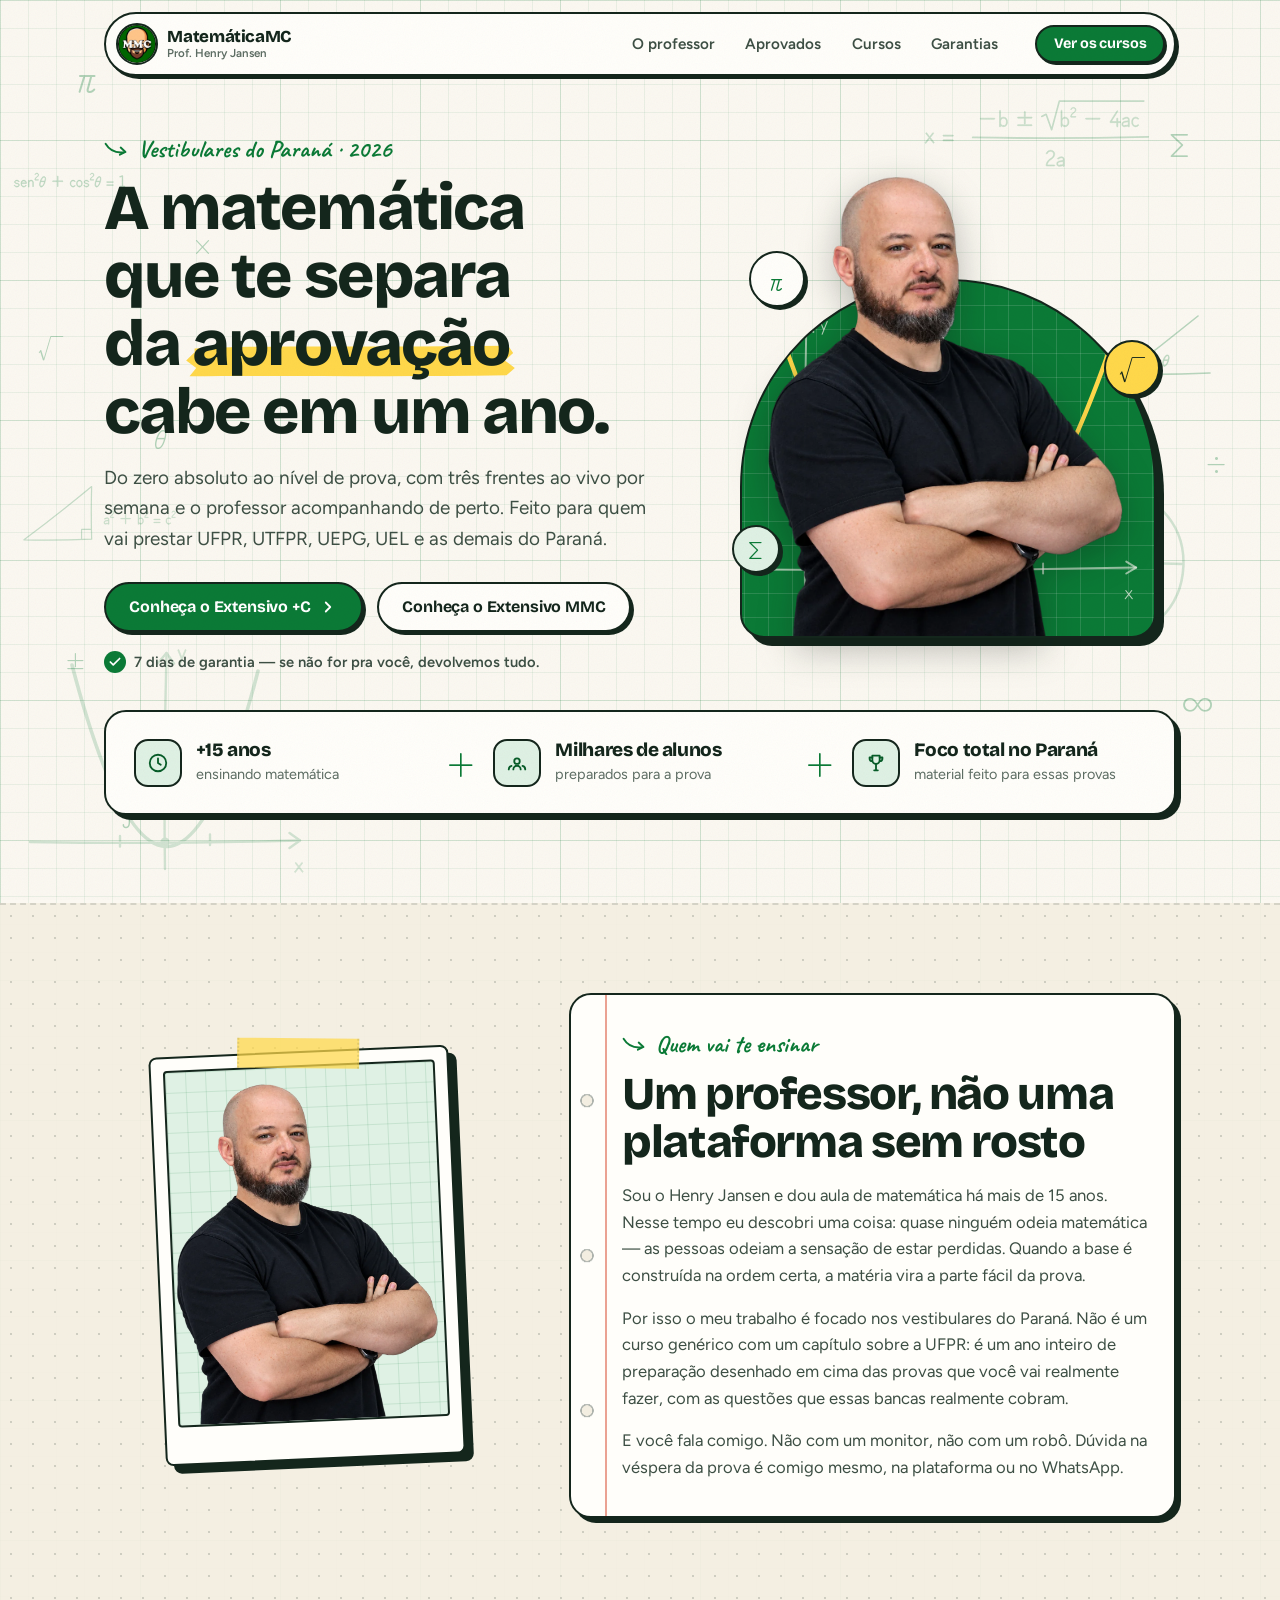
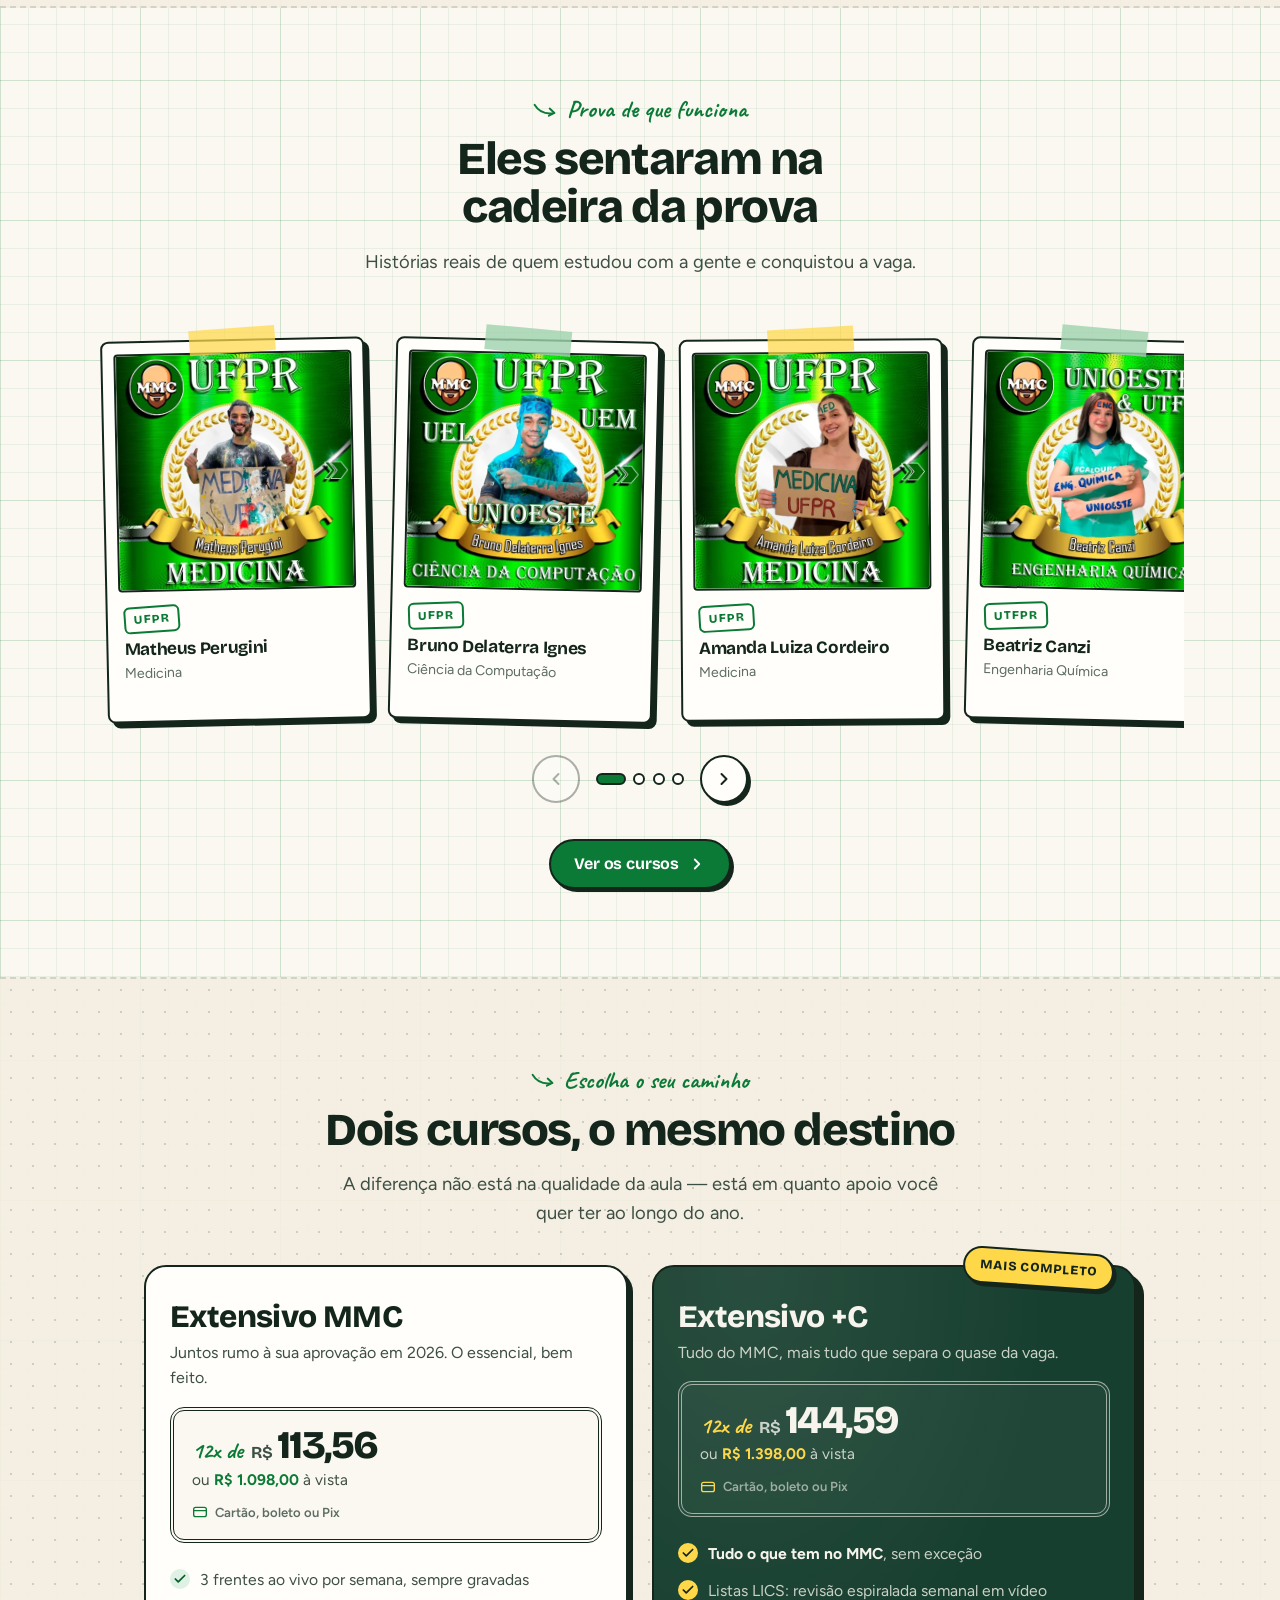
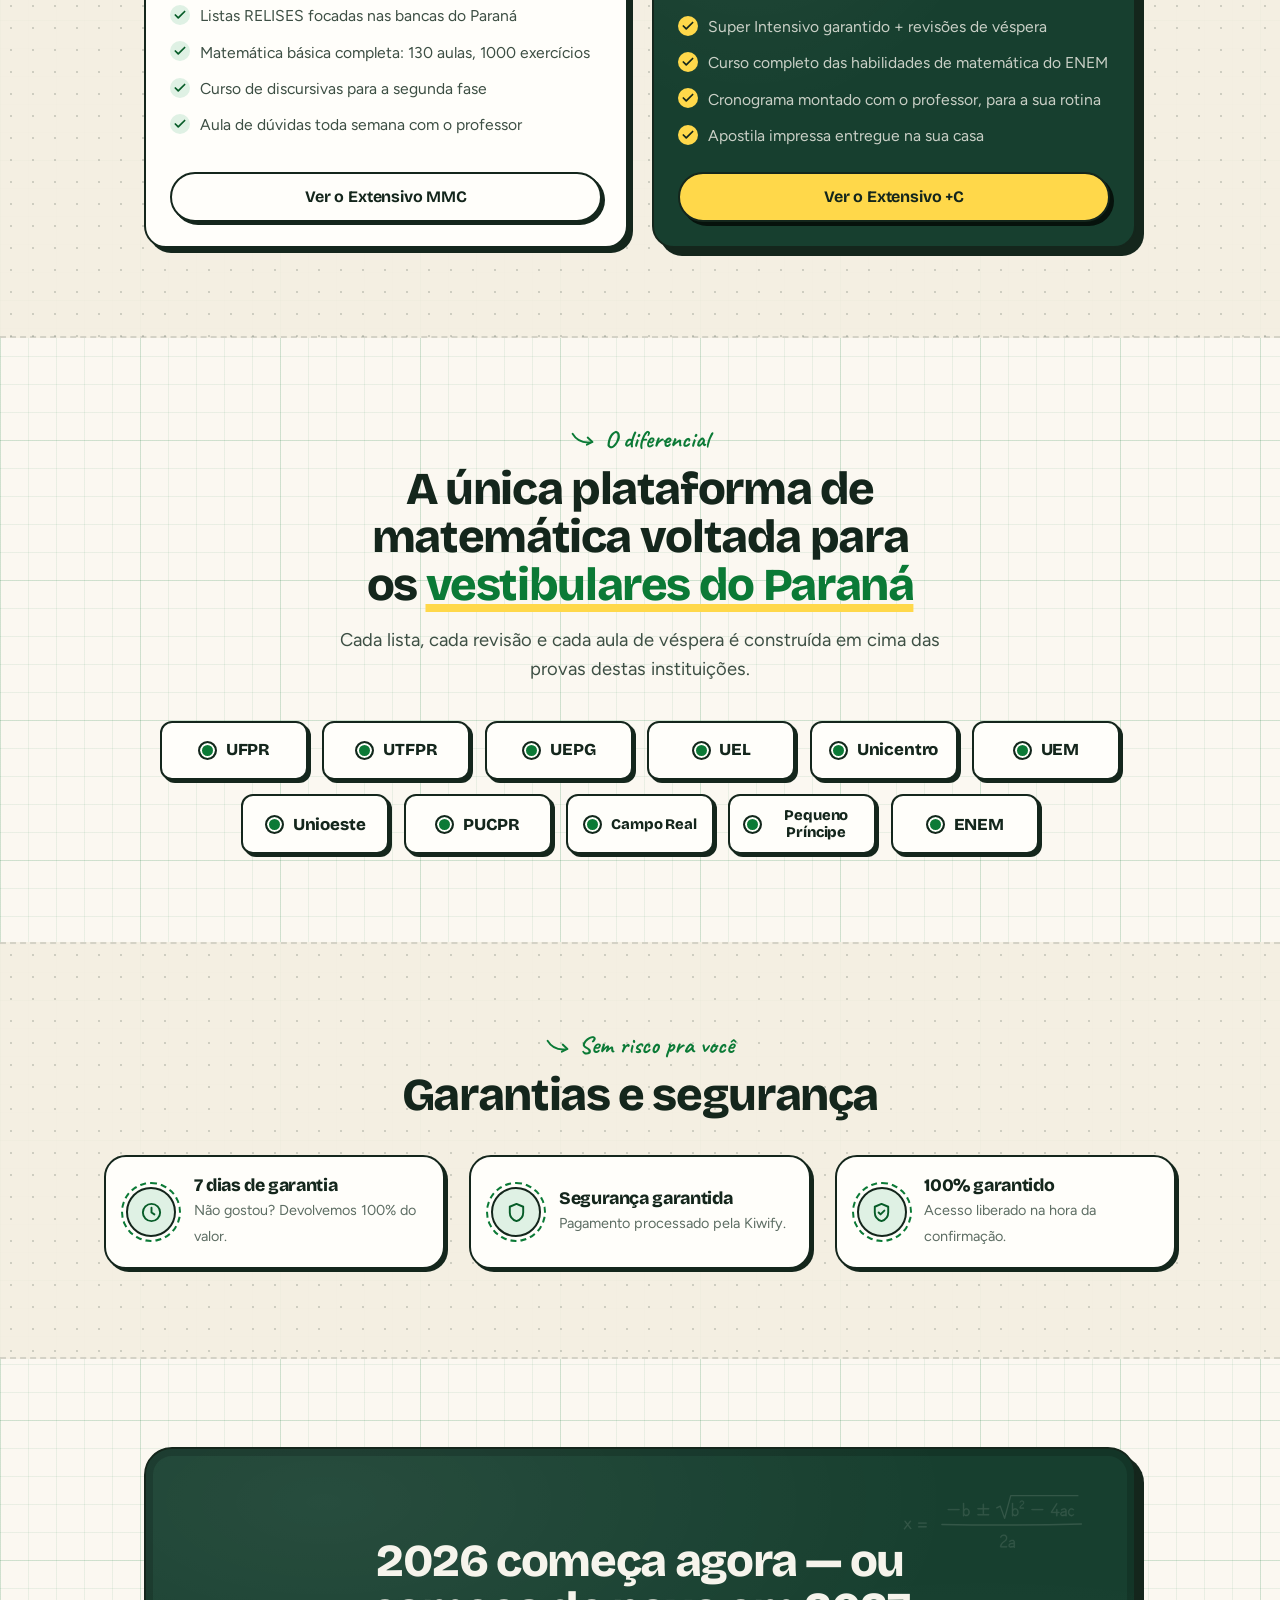
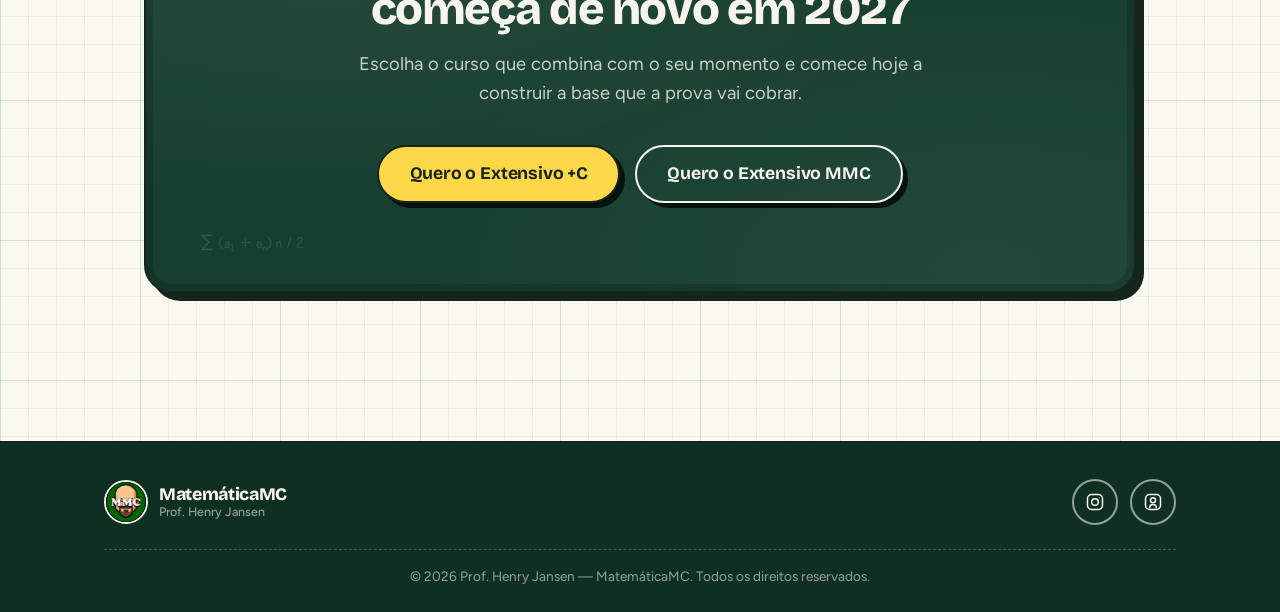
==== index.html @ 87c3117f "Landing page + paginas de venda + link na bio do prof henry jansen" ====
<!DOCTYPE html>
<html lang="pt-BR">
<head>
  <meta charset="UTF-8" />
  <meta name="viewport" content="width=device-width, initial-scale=1" />
  <meta name="theme-color" content="#fbf8f1" />

  <title>Prof. Henry Jansen — Matemática para os vestibulares do Paraná</title>
  <meta
    name="description"
    content="A única plataforma de matemática feita para os vestibulares do Paraná. Aulas ao vivo toda semana, do zero ao avançado, com acompanhamento direto do professor."
  />

  <!--
    ANTES DE PUBLICAR:
    1) Troque "https://www.seudominio.com.br/" nas tags og:url e canonical
       pelo endereço real onde o site for hospedado.
    2) Nome, curso e instituição dos alunos vêm do nome de cada
       arquivo em src/img/alunos_aprovados/. Confira os acentos.
  -->

  <link rel="canonical" href="https://www.seudominio.com.br/" />

  <!-- Open Graph -->
  <meta property="og:type" content="website" />
  <meta property="og:locale" content="pt_BR" />
  <meta property="og:title" content="Prof. Henry Jansen — Matemática para os vestibulares do Paraná" />
  <meta
    property="og:description"
    content="Aulas ao vivo toda semana, do zero ao avançado, com acompanhamento direto do professor."
  />
  <meta property="og:image" content="src/img/perfil.jpg" />
  <meta property="og:url" content="https://www.seudominio.com.br/" />

  <meta name="twitter:card" content="summary" />
  <meta name="twitter:title" content="Prof. Henry Jansen — Matemática MC" />
  <meta
    name="twitter:description"
    content="A única plataforma de matemática voltada para os vestibulares do Paraná."
  />
  <meta name="twitter:image" content="src/img/perfil.jpg" />

  <link rel="icon" href="src/img/perfil.jpg" type="image/jpeg" />
  <link rel="apple-touch-icon" href="src/img/perfil.jpg" />

  <!-- Fontes auto-hospedadas: a dos títulos entra primeiro porque é
       a do H1, o maior elemento da primeira tela.
       O preload só é criado quando a página vem de um servidor. Aberta
       direto do disco (file://), a origem é "null": o preload falha por
       CORS e o Safari não tenta de novo pelo CSS, deixando títulos e
       texto na fonte do sistema. Sem o preload, o CSS carrega as fontes
       normalmente. -->
  <script>
    if (location.protocol !== "file:") {
      ["bricolage-grotesque", "figtree"].forEach((fonte) => {
        const link = document.createElement("link");
        link.rel = "preload";
        link.as = "font";
        link.type = "font/woff2";
        link.crossOrigin = "anonymous";
        link.href = `src/fonts/${fonte}.woff2`;
        document.head.appendChild(link);
      });
    }
  </script>

  <link rel="stylesheet" href="src/css/estilo.css" />

  <!-- Marca que o JavaScript esta ativo. Sem isso, o CSS mantem todo
       o conteudo visivel em vez de esperar a animacao de entrada. -->
  <script>document.documentElement.classList.add("com-js");</script>
</head>
<body>

  <a class="pular-para-conteudo" href="#conteudo">Pular para o conteúdo</a>

  <!-- ===================== CAMADAS DE FUNDO ===================== -->
  <!-- Formulas e figuras matematicas ao fundo, em tres planos de
       profundidade. Os desenhos ficam no CSS (.camada--*). -->
  <div class="fundo-matematico" aria-hidden="true">
    <span class="camada camada--longe"></span>
    <span class="camada camada--meio"></span>
    <span class="camada camada--perto"></span>
  </div>

  <div class="fundo-simbolos" aria-hidden="true">
    <span style="top:6%; left:6%; font-size:2.6rem; --rot:-8deg; --dur:12s; animation-delay:-1.5s;">&pi;</span>
    <span style="top:14%; right:7%; font-size:2.1rem; --rot:6deg; --dur:9s; animation-delay:-4s;">&Sigma;</span>
    <span style="top:37%; left:3%; font-size:1.7rem; --dur:10.5s; animation-delay:-2.5s;">&radic;</span>
    <span style="top:26%; left:15%; font-size:1.4rem; --rot:12deg; --dur:8s; animation-delay:-6s;">&times;</span>
    <span style="top:50%; right:4%; font-size:1.6rem; --rot:-6deg; --dur:11s; animation-delay:-3s;">&divide;</span>
    <span style="top:47%; left:12%; font-size:1.8rem; --rot:4deg; --dur:13s; animation-delay:-7s;">&theta;</span>
    <span style="top:4%; right:20%; font-size:1.3rem; --rot:-4deg; --dur:9.5s; animation-delay:-5s;">&part;</span>
    <span style="top:72%; left:5%; font-size:1.5rem; --rot:8deg; --dur:10s; animation-delay:-1s;">&plusmn;</span>
    <span style="top:62%; right:12%; font-size:1.4rem; --dur:12.5s; animation-delay:-8s;">&Delta;</span>
    <span style="bottom:20%; right:5%; font-size:2.4rem; --rot:-5deg; --dur:11.5s; animation-delay:-4.5s;">&infin;</span>
    <span style="bottom:8%; left:9%; font-size:1.9rem; --dur:9s; animation-delay:-2s;">&int;</span>
    <span style="bottom:32%; right:16%; font-size:1.6rem; --rot:-10deg; --dur:10s; animation-delay:-6.5s;">%</span>
  </div>

  <div class="fundo-grao" aria-hidden="true"></div>

  <!-- ===================== CABEÇALHO ===================== -->
  <header class="cabecalho">
    <div class="container">
      <div class="nav">
        <a class="nav-marca" href="index.html">
          <img src="src/img/perfil.jpg" alt="" width="42" height="42" />
          <span class="nav-marca-texto">
            MatemáticaMC
            <small>Prof. Henry Jansen</small>
          </span>
        </a>

        <button
          id="nav-abrir"
          class="nav-abrir"
          type="button"
          aria-expanded="false"
          aria-controls="nav-links"
          aria-label="Abrir menu de navegação"
        >
          <svg viewBox="0 0 24 24" fill="none" stroke="currentColor" stroke-width="2.2" stroke-linecap="round" aria-hidden="true">
            <path d="M4 7h16M4 12h16M4 17h16"/>
          </svg>
        </button>

        <nav id="nav-links" class="nav-links" aria-label="Navegação principal">
          <a href="#sobre">O professor</a>
          <a href="#aprovados">Aprovados</a>
          <a href="#cursos">Cursos</a>
          <a href="#garantias">Garantias</a>
        </nav>

        <div class="nav-acoes">
          <a class="botao botao--primario botao--pequeno" href="#cursos">Ver os cursos</a>
        </div>
      </div>
    </div>
  </header>

  <main id="conteudo" class="pagina">

    <!-- ===================== HERO ===================== -->
    <section class="hero">
      <div class="container hero-grade">
        <div class="hero-conteudo">
          <span class="secao-etiqueta anim-cascata">Vestibulares do Paraná &middot; 2026</span>

          <h1 class="anim-cascata">
            A matemática que te separa da
            <span class="texto-marcado">aprovação</span>
            cabe em um ano.
          </h1>

          <p class="hero-texto anim-cascata">
            Do zero absoluto ao nível de prova, com três frentes ao vivo por
            semana e o professor acompanhando de perto. Feito para quem vai
            prestar UFPR, UTFPR, UEPG, UEL e as demais do Paraná.
          </p>

          <div class="hero-acoes anim-cascata">
            <a class="botao botao--primario" href="extensivo-mais-c.html">
              Conheça o Extensivo +C
              <svg viewBox="0 0 24 24" fill="none" stroke="currentColor" stroke-width="2.4" stroke-linecap="round" stroke-linejoin="round" aria-hidden="true">
                <path d="m9 6 6 6-6 6"/>
              </svg>
            </a>
            <a class="botao botao--secundario" href="extensivo-mmc.html">
              Conheça o Extensivo MMC
            </a>
          </div>

          <p class="hero-apoio anim-cascata">
            <svg viewBox="0 0 24 24" fill="none" stroke="currentColor" stroke-width="3" stroke-linecap="round" stroke-linejoin="round" aria-hidden="true">
              <path d="M20 6 9 17l-5-5"/>
            </svg>
            7 dias de garantia — se não for pra você, devolvemos tudo.
          </p>
        </div>

        <div class="hero-figura anim-cascata">
          <!-- Arco verde com a grade do caderno e uma parabola em giz -->
          <div class="hero-quadro" aria-hidden="true">
            <svg viewBox="0 0 416 360" preserveAspectRatio="xMidYMid slice" fill="none" stroke-linecap="round" stroke-linejoin="round">
              <g stroke="rgba(246,244,236,0.6)" stroke-width="2">
                <path d="M18 292Q208 294 398 290"/>
                <path d="M388 284l10 6-10 6"/>
                <path d="M64 346Q62 200 65 42"/>
                <path d="M58 52l7-10 7 10"/>
                <path d="M124 286v10M184 286v10M244 286v10M304 286v10M59 232h11M59 172h11M59 112h11"/>
              </g>
              <path d="M36 44Q208 560 380 44" stroke="#ffd84a" stroke-width="4.5"/>
              <g fill="rgba(246,244,236,0.75)" font-family="Zen Kurenaido, cursive" font-size="22">
                <text x="386" y="322">x</text>
                <text x="78" y="50">y</text>
              </g>
            </svg>
          </div>

          <picture>
            <source srcset="src/img/foto_de_perfil.webp" type="image/webp" />
            <img
              src="src/img/foto_de_perfil.png"
              alt="Professor Henry Jansen de braços cruzados"
              width="900"
              height="1147"
              fetchpriority="high"
            />
          </picture>

          <span class="adesivo adesivo--pi" aria-hidden="true">&pi;</span>
          <span class="adesivo adesivo--raiz" aria-hidden="true">&radic;</span>
          <span class="adesivo adesivo--soma" aria-hidden="true">&Sigma;</span>
        </div>
      </div>
    </section>

    <!-- ===================== CREDIBILIDADE ===================== -->
    <section class="secao secao--sem-topo">
      <div class="container">
        <div class="credibilidade anim-cascata">
          <div class="credibilidade-item">
            <span class="credibilidade-icone">
              <svg viewBox="0 0 24 24" fill="none" stroke="currentColor" stroke-width="2" stroke-linecap="round" stroke-linejoin="round" aria-hidden="true">
                <circle cx="12" cy="12" r="9"/>
                <path d="M12 7v5l3 2"/>
              </svg>
            </span>
            <span class="credibilidade-texto">
              <strong>+15 anos</strong>
              <span>ensinando matemática</span>
            </span>
          </div>

          <span class="credibilidade-operador" aria-hidden="true">+</span>

          <div class="credibilidade-item">
            <span class="credibilidade-icone">
              <svg viewBox="0 0 24 24" fill="none" stroke="currentColor" stroke-width="2" stroke-linecap="round" stroke-linejoin="round" aria-hidden="true">
                <path d="M16 19a4 4 0 0 0-8 0"/>
                <circle cx="12" cy="10" r="3"/>
                <path d="M21 19a4 4 0 0 0-3-3.87M3 19a4 4 0 0 1 3-3.87"/>
              </svg>
            </span>
            <span class="credibilidade-texto">
              <strong>Milhares de alunos</strong>
              <span>preparados para a prova</span>
            </span>
          </div>

          <span class="credibilidade-operador" aria-hidden="true">+</span>

          <div class="credibilidade-item">
            <span class="credibilidade-icone">
              <svg viewBox="0 0 24 24" fill="none" stroke="currentColor" stroke-width="2" stroke-linecap="round" stroke-linejoin="round" aria-hidden="true">
                <path d="M8 4h8v5a4 4 0 0 1-8 0V4Z"/>
                <path d="M8 6H5v1a3 3 0 0 0 3 3M16 6h3v1a3 3 0 0 1-3 3"/>
                <path d="M10 20h4M12 13v7"/>
              </svg>
            </span>
            <span class="credibilidade-texto">
              <strong>Foco total no Paraná</strong>
              <span>material feito para essas provas</span>
            </span>
          </div>
        </div>
      </div>
    </section>

    <!-- ===================== SOBRE O PROFESSOR ===================== -->
    <section id="sobre" class="secao secao--painel">
      <div class="container sobre-grade">
        <div class="sobre-figura anim-cascata">
          <div class="sobre-foto">
            <picture>
              <source srcset="src/img/foto_de_perfil.webp" type="image/webp" />
              <img
                src="src/img/foto_de_perfil.png"
                alt="Professor Henry Jansen"
                width="900"
                height="1147"
                loading="lazy"
              />
            </picture>
          </div>
        </div>

        <div class="sobre-texto">
          <span class="secao-etiqueta anim-cascata">Quem vai te ensinar</span>
          <h2 class="anim-cascata">Um professor, não uma plataforma sem rosto</h2>

          <p class="anim-cascata">
            Sou o Henry Jansen e dou aula de matemática há mais de 15 anos.
            Nesse tempo eu descobri uma coisa: quase ninguém odeia matemática —
            as pessoas odeiam a sensação de estar perdidas. Quando a base é
            construída na ordem certa, a matéria vira a parte fácil da prova.
          </p>

          <p class="anim-cascata">
            Por isso o meu trabalho é focado nos vestibulares do Paraná. Não é
            um curso genérico com um capítulo sobre a UFPR: é um ano inteiro de
            preparação desenhado em cima das provas que você vai realmente
            fazer, com as questões que essas bancas realmente cobram.
          </p>

          <p class="anim-cascata">
            E você fala comigo. Não com um monitor, não com um robô. Dúvida na
            véspera da prova é comigo mesmo, na plataforma ou no WhatsApp.
          </p>
        </div>
      </div>
    </section>

    <!-- ===================== ALUNOS APROVADOS ===================== -->
    <section id="aprovados" class="secao">
      <div class="container">
        <div class="secao-cabecalho secao-cabecalho--centro">
          <span class="secao-etiqueta anim-cascata">Prova de que funciona</span>
          <h2 class="anim-cascata">Eles sentaram na cadeira da prova</h2>
          <p class="subtitulo anim-cascata">
            Histórias reais de quem estudou com a gente e conquistou a vaga.
          </p>
        </div>

        <div class="carrossel anim-cascata">
          <div
            id="carrossel-alunos"
            class="carrossel-trilha"
            tabindex="0"
            role="region"
            aria-label="Alunos aprovados"
          >

            <article class="aluno-cartao">
              <picture>
                <source srcset="src/img/alunos_aprovados/matheus_perugini_medicina_ufpr.webp" type="image/webp" />
                <img
                  class="aluno-foto"
                  src="src/img/alunos_aprovados/matheus_perugini_medicina_ufpr.jpg"
                  alt="Matheus Perugini — aprovação em Medicina na UFPR"
                  width="512"
                  height="512"
                  loading="lazy"
                />
              </picture>
              <div class="aluno-dados">
                <span class="aluno-instituicao">UFPR</span>
                <p class="aluno-nome">Matheus Perugini</p>
                <p class="aluno-curso">Medicina</p>
              </div>
            </article>

            <article class="aluno-cartao">
              <picture>
                <source srcset="src/img/alunos_aprovados/bruno_delaterra_ignes_ciencia_da_computacao_ufpr.webp" type="image/webp" />
                <img
                  class="aluno-foto"
                  src="src/img/alunos_aprovados/bruno_delaterra_ignes_ciencia_da_computacao_ufpr.jpg"
                  alt="Bruno Delaterra Ignes — aprovação em Ciência da Computação na UFPR"
                  width="512"
                  height="512"
                  loading="lazy"
                />
              </picture>
              <div class="aluno-dados">
                <span class="aluno-instituicao">UFPR</span>
                <p class="aluno-nome">Bruno Delaterra Ignes</p>
                <p class="aluno-curso">Ciência da Computação</p>
              </div>
            </article>

            <article class="aluno-cartao">
              <picture>
                <source srcset="src/img/alunos_aprovados/amanda_luiza_cordeiro_medicina_ufpr.webp" type="image/webp" />
                <img
                  class="aluno-foto"
                  src="src/img/alunos_aprovados/amanda_luiza_cordeiro_medicina_ufpr.jpg"
                  alt="Amanda Luiza Cordeiro — aprovação em Medicina na UFPR"
                  width="512"
                  height="512"
                  loading="lazy"
                />
              </picture>
              <div class="aluno-dados">
                <span class="aluno-instituicao">UFPR</span>
                <p class="aluno-nome">Amanda Luiza Cordeiro</p>
                <p class="aluno-curso">Medicina</p>
              </div>
            </article>

            <article class="aluno-cartao">
              <picture>
                <source srcset="src/img/alunos_aprovados/beatriz_canzi_engenharia_quimica_utfpr.webp" type="image/webp" />
                <img
                  class="aluno-foto"
                  src="src/img/alunos_aprovados/beatriz_canzi_engenharia_quimica_utfpr.jpg"
                  alt="Beatriz Canzi — aprovação em Engenharia Química na UTFPR"
                  width="512"
                  height="512"
                  loading="lazy"
                />
              </picture>
              <div class="aluno-dados">
                <span class="aluno-instituicao">UTFPR</span>
                <p class="aluno-nome">Beatriz Canzi</p>
                <p class="aluno-curso">Engenharia Química</p>
              </div>
            </article>

            <article class="aluno-cartao">
              <picture>
                <source srcset="src/img/alunos_aprovados/theo_prado_bonetti_medicina_puc.webp" type="image/webp" />
                <img
                  class="aluno-foto"
                  src="src/img/alunos_aprovados/theo_prado_bonetti_medicina_puc.jpg"
                  alt="Theo Prado Bonetti — aprovação em Medicina na PUCPR"
                  width="512"
                  height="512"
                  loading="lazy"
                />
              </picture>
              <div class="aluno-dados">
                <span class="aluno-instituicao">PUCPR</span>
                <p class="aluno-nome">Theo Prado Bonetti</p>
                <p class="aluno-curso">Medicina</p>
              </div>
            </article>

            <article class="aluno-cartao">
              <picture>
                <source srcset="src/img/alunos_aprovados/gustavo_leao_ciencia_da_computacao_ufpr.webp" type="image/webp" />
                <img
                  class="aluno-foto"
                  src="src/img/alunos_aprovados/gustavo_leao_ciencia_da_computacao_ufpr.jpg"
                  alt="Gustavo Leão — aprovação em Ciência da Computação na UFPR"
                  width="512"
                  height="512"
                  loading="lazy"
                />
              </picture>
              <div class="aluno-dados">
                <span class="aluno-instituicao">UFPR</span>
                <p class="aluno-nome">Gustavo Leão</p>
                <p class="aluno-curso">Ciência da Computação</p>
              </div>
            </article>

            <article class="aluno-cartao">
              <picture>
                <source srcset="src/img/alunos_aprovados/paulo_henrique_azevedo_da_silva_medicina_uem.webp" type="image/webp" />
                <img
                  class="aluno-foto"
                  src="src/img/alunos_aprovados/paulo_henrique_azevedo_da_silva_medicina_uem.jpg"
                  alt="Paulo Henrique Azevedo da Silva — aprovação em Medicina na UEM"
                  width="512"
                  height="512"
                  loading="lazy"
                />
              </picture>
              <div class="aluno-dados">
                <span class="aluno-instituicao">UEM</span>
                <p class="aluno-nome">Paulo Henrique Azevedo da Silva</p>
                <p class="aluno-curso">Medicina</p>
              </div>
            </article>

            <article class="aluno-cartao">
              <picture>
                <source srcset="src/img/alunos_aprovados/murilo_barbosa_de_paula_mecatronica_utfpr.webp" type="image/webp" />
                <img
                  class="aluno-foto"
                  src="src/img/alunos_aprovados/murilo_barbosa_de_paula_mecatronica_utfpr.jpg"
                  alt="Murilo Barbosa de Paula — aprovação em Mecatrônica na UTFPR"
                  width="512"
                  height="512"
                  loading="lazy"
                />
              </picture>
              <div class="aluno-dados">
                <span class="aluno-instituicao">UTFPR</span>
                <p class="aluno-nome">Murilo Barbosa de Paula</p>
                <p class="aluno-curso">Mecatrônica</p>
              </div>
            </article>

            <article class="aluno-cartao">
              <picture>
                <source srcset="src/img/alunos_aprovados/enzo_cordeiro_engenharia_eletrica_ufpr.webp" type="image/webp" />
                <img
                  class="aluno-foto"
                  src="src/img/alunos_aprovados/enzo_cordeiro_engenharia_eletrica_ufpr.jpg"
                  alt="Enzo Cordeiro — aprovação em Engenharia Elétrica na UFPR"
                  width="512"
                  height="512"
                  loading="lazy"
                />
              </picture>
              <div class="aluno-dados">
                <span class="aluno-instituicao">UFPR</span>
                <p class="aluno-nome">Enzo Cordeiro</p>
                <p class="aluno-curso">Engenharia Elétrica</p>
              </div>
            </article>

            <article class="aluno-cartao">
              <picture>
                <source srcset="src/img/alunos_aprovados/isabela_chaves_ciencia_da_computacao_uel.webp" type="image/webp" />
                <img
                  class="aluno-foto"
                  src="src/img/alunos_aprovados/isabela_chaves_ciencia_da_computacao_uel.jpg"
                  alt="Isabela Chaves — aprovação em Ciência da Computação na UEL"
                  width="512"
                  height="512"
                  loading="lazy"
                />
              </picture>
              <div class="aluno-dados">
                <span class="aluno-instituicao">UEL</span>
                <p class="aluno-nome">Isabela Chaves</p>
                <p class="aluno-curso">Ciência da Computação</p>
              </div>
            </article>

            <article class="aluno-cartao">
              <picture>
                <source srcset="src/img/alunos_aprovados/gabriel_swiech_geologia_ufpr.webp" type="image/webp" />
                <img
                  class="aluno-foto"
                  src="src/img/alunos_aprovados/gabriel_swiech_geologia_ufpr.jpg"
                  alt="Gabriel Swiech — aprovação em Geologia na UFPR"
                  width="512"
                  height="512"
                  loading="lazy"
                />
              </picture>
              <div class="aluno-dados">
                <span class="aluno-instituicao">UFPR</span>
                <p class="aluno-nome">Gabriel Swiech</p>
                <p class="aluno-curso">Geologia</p>
              </div>
            </article>

            <article class="aluno-cartao">
              <picture>
                <source srcset="src/img/alunos_aprovados/isabele_cristine_engenharia_eletrica_ufpr.webp" type="image/webp" />
                <img
                  class="aluno-foto"
                  src="src/img/alunos_aprovados/isabele_cristine_engenharia_eletrica_ufpr.jpg"
                  alt="Isabele Cristine — aprovação em Engenharia Elétrica na UFPR"
                  width="512"
                  height="512"
                  loading="lazy"
                />
              </picture>
              <div class="aluno-dados">
                <span class="aluno-instituicao">UFPR</span>
                <p class="aluno-nome">Isabele Cristine</p>
                <p class="aluno-curso">Engenharia Elétrica</p>
              </div>
            </article>

            <article class="aluno-cartao">
              <picture>
                <source srcset="src/img/alunos_aprovados/joao_gabriel_administracao_ufpr.webp" type="image/webp" />
                <img
                  class="aluno-foto"
                  src="src/img/alunos_aprovados/joao_gabriel_administracao_ufpr.jpg"
                  alt="João Gabriel — aprovação em Administração na UFPR"
                  width="512"
                  height="512"
                  loading="lazy"
                />
              </picture>
              <div class="aluno-dados">
                <span class="aluno-instituicao">UFPR</span>
                <p class="aluno-nome">João Gabriel</p>
                <p class="aluno-curso">Administração</p>
              </div>
            </article>

          </div>

          <div class="carrossel-controles">
            <button type="button" class="carrossel-seta carrossel-seta--anterior" aria-label="Ver alunos anteriores">
              <svg viewBox="0 0 24 24" fill="none" stroke="currentColor" stroke-width="2.4" stroke-linecap="round" stroke-linejoin="round" aria-hidden="true">
                <path d="m15 6-6 6 6 6"/>
              </svg>
            </button>
            <div id="carrossel-pontos" class="carrossel-pontos"></div>
            <button type="button" class="carrossel-seta carrossel-seta--proxima" aria-label="Ver próximos alunos">
              <svg viewBox="0 0 24 24" fill="none" stroke="currentColor" stroke-width="2.4" stroke-linecap="round" stroke-linejoin="round" aria-hidden="true">
                <path d="m9 6 6 6-6 6"/>
              </svg>
            </button>
          </div>
        </div>
        <div class="cta-faixa anim-cascata">
          <a class="botao botao--primario" href="#cursos">
            Ver os cursos
            <svg viewBox="0 0 24 24" fill="none" stroke="currentColor" stroke-width="2.4" stroke-linecap="round" stroke-linejoin="round" aria-hidden="true"><path d="m9 6 6 6-6 6"/></svg>
          </a>
        </div>
      </div>
    </section>

    <!-- ===================== CURSOS ===================== -->
    <section id="cursos" class="secao secao--painel">
      <div class="container">
        <div class="secao-cabecalho secao-cabecalho--centro">
          <span class="secao-etiqueta anim-cascata">Escolha o seu caminho</span>
          <h2 class="anim-cascata">Dois cursos, o mesmo destino</h2>
          <p class="subtitulo anim-cascata">
            A diferença não está na qualidade da aula — está em quanto apoio
            você quer ter ao longo do ano.
          </p>
        </div>

        <div class="cursos-grade">

          <!-- Extensivo MMC — porta de entrada -->
          <article class="curso-cartao anim-cascata">
            <h3>Extensivo MMC</h3>
            <p class="curso-promessa">
              Juntos rumo à sua aprovação em 2026. O essencial, bem feito.
            </p>

            <div class="preco">
              <p class="preco-parcela">
                <span class="preco-parcela-rotulo">12x de</span>
                <strong><span class="preco-moeda">R$</span>113,56</strong>
              </p>
              <p class="preco-avista">ou <strong>R$ 1.098,00</strong> à vista</p>
              <p class="preco-formas">
                <svg viewBox="0 0 24 24" fill="none" stroke="currentColor" stroke-width="2" stroke-linecap="round" stroke-linejoin="round" aria-hidden="true"><rect x="2.5" y="5" width="19" height="14" rx="3"/><path d="M2.5 10h19"/></svg>
                Cartão, boleto ou Pix
              </p>
            </div>

            <ul class="curso-lista">
              <li>
                <svg viewBox="0 0 24 24" fill="none" stroke="currentColor" stroke-width="3" stroke-linecap="round" stroke-linejoin="round" aria-hidden="true"><path d="M20 6 9 17l-5-5"/></svg>
                3 frentes ao vivo por semana, sempre gravadas
              </li>
              <li>
                <svg viewBox="0 0 24 24" fill="none" stroke="currentColor" stroke-width="3" stroke-linecap="round" stroke-linejoin="round" aria-hidden="true"><path d="M20 6 9 17l-5-5"/></svg>
                Listas RELISES focadas nas bancas do Paraná
              </li>
              <li>
                <svg viewBox="0 0 24 24" fill="none" stroke="currentColor" stroke-width="3" stroke-linecap="round" stroke-linejoin="round" aria-hidden="true"><path d="M20 6 9 17l-5-5"/></svg>
                Matemática básica completa: 130 aulas, 1000 exercícios
              </li>
              <li>
                <svg viewBox="0 0 24 24" fill="none" stroke="currentColor" stroke-width="3" stroke-linecap="round" stroke-linejoin="round" aria-hidden="true"><path d="M20 6 9 17l-5-5"/></svg>
                Curso de discursivas para a segunda fase
              </li>
              <li>
                <svg viewBox="0 0 24 24" fill="none" stroke="currentColor" stroke-width="3" stroke-linecap="round" stroke-linejoin="round" aria-hidden="true"><path d="M20 6 9 17l-5-5"/></svg>
                Aula de dúvidas toda semana com o professor
              </li>
            </ul>

            <a class="botao botao--secundario botao--largo" href="extensivo-mmc.html">
              Ver o Extensivo MMC
            </a>
          </article>

          <!-- Extensivo +C — produto completo -->
          <article class="curso-cartao curso-cartao--destaque anim-cascata">
            <span class="curso-selo">Mais completo</span>
            <h3>Extensivo +C</h3>
            <p class="curso-promessa">
              Tudo do MMC, mais tudo que separa o quase da vaga.
            </p>

            <div class="preco">
              <p class="preco-parcela">
                <span class="preco-parcela-rotulo">12x de</span>
                <strong><span class="preco-moeda">R$</span>144,59</strong>
              </p>
              <p class="preco-avista">ou <strong>R$ 1.398,00</strong> à vista</p>
              <p class="preco-formas">
                <svg viewBox="0 0 24 24" fill="none" stroke="currentColor" stroke-width="2" stroke-linecap="round" stroke-linejoin="round" aria-hidden="true"><rect x="2.5" y="5" width="19" height="14" rx="3"/><path d="M2.5 10h19"/></svg>
                Cartão, boleto ou Pix
              </p>
            </div>

            <ul class="curso-lista">
              <li>
                <svg viewBox="0 0 24 24" fill="none" stroke="currentColor" stroke-width="3" stroke-linecap="round" stroke-linejoin="round" aria-hidden="true"><path d="M20 6 9 17l-5-5"/></svg>
                <span><strong>Tudo o que tem no MMC</strong>, sem exceção</span>
              </li>
              <li>
                <svg viewBox="0 0 24 24" fill="none" stroke="currentColor" stroke-width="3" stroke-linecap="round" stroke-linejoin="round" aria-hidden="true"><path d="M20 6 9 17l-5-5"/></svg>
                Listas LICS: revisão espiralada semanal em vídeo
              </li>
              <li>
                <svg viewBox="0 0 24 24" fill="none" stroke="currentColor" stroke-width="3" stroke-linecap="round" stroke-linejoin="round" aria-hidden="true"><path d="M20 6 9 17l-5-5"/></svg>
                Super Intensivo garantido + revisões de véspera
              </li>
              <li>
                <svg viewBox="0 0 24 24" fill="none" stroke="currentColor" stroke-width="3" stroke-linecap="round" stroke-linejoin="round" aria-hidden="true"><path d="M20 6 9 17l-5-5"/></svg>
                Curso completo das habilidades de matemática do ENEM
              </li>
              <li>
                <svg viewBox="0 0 24 24" fill="none" stroke="currentColor" stroke-width="3" stroke-linecap="round" stroke-linejoin="round" aria-hidden="true"><path d="M20 6 9 17l-5-5"/></svg>
                Cronograma montado com o professor, para a sua rotina
              </li>
              <li>
                <svg viewBox="0 0 24 24" fill="none" stroke="currentColor" stroke-width="3" stroke-linecap="round" stroke-linejoin="round" aria-hidden="true"><path d="M20 6 9 17l-5-5"/></svg>
                Apostila impressa entregue na sua casa
              </li>
            </ul>

            <a class="botao botao--primario botao--largo" href="extensivo-mais-c.html">
              Ver o Extensivo +C
            </a>
          </article>
        </div>
      </div>
    </section>

    <!-- ===================== FOCO NO PARANÁ ===================== -->
    <section class="secao">
      <div class="container">
        <div class="secao-cabecalho secao-cabecalho--centro">
          <span class="secao-etiqueta anim-cascata">O diferencial</span>
          <h2 class="anim-cascata">
            A única plataforma de matemática voltada para os
            <span class="texto-destaque">vestibulares do Paraná</span>
          </h2>
          <p class="subtitulo anim-cascata">
            Cada lista, cada revisão e cada aula de véspera é construída em cima
            das provas destas instituições.
          </p>
        </div>

        <div class="instituicoes anim-cascata">
          <span class="instituicao-chip">UFPR</span>
          <span class="instituicao-chip">UTFPR</span>
          <span class="instituicao-chip">UEPG</span>
          <span class="instituicao-chip">UEL</span>
          <span class="instituicao-chip">Unicentro</span>
          <span class="instituicao-chip">UEM</span>
          <span class="instituicao-chip">Unioeste</span>
          <span class="instituicao-chip">PUCPR</span>
          <span class="instituicao-chip instituicao-chip--longo">Campo Real</span>
          <span class="instituicao-chip instituicao-chip--longo">Pequeno Príncipe</span>
          <span class="instituicao-chip">ENEM</span>
        </div>
      </div>
    </section>

    <!-- ===================== GARANTIAS ===================== -->
    <section id="garantias" class="secao secao--painel">
      <div class="container">
        <div class="secao-cabecalho secao-cabecalho--centro">
          <span class="secao-etiqueta anim-cascata">Sem risco pra você</span>
          <h2 class="anim-cascata">Garantias e segurança</h2>
        </div>

        <div class="garantias-grade">
          <div class="garantia-cartao anim-cascata">
            <span class="garantia-icone">
              <svg viewBox="0 0 24 24" fill="none" stroke="currentColor" stroke-width="2" stroke-linecap="round" stroke-linejoin="round" aria-hidden="true">
                <circle cx="12" cy="12" r="9"/>
                <path d="M12 7v5l3 2"/>
              </svg>
            </span>
            <span class="garantia-texto">
              <strong>7 dias de garantia</strong>
              <span>Não gostou? Devolvemos 100% do valor.</span>
            </span>
          </div>

          <div class="garantia-cartao anim-cascata">
            <span class="garantia-icone">
              <svg viewBox="0 0 24 24" fill="none" stroke="currentColor" stroke-width="2" stroke-linecap="round" stroke-linejoin="round" aria-hidden="true">
                <path d="M12 3 5 6v6c0 4.2 2.9 7.7 7 9 4.1-1.3 7-4.8 7-9V6l-7-3Z"/>
              </svg>
            </span>
            <span class="garantia-texto">
              <strong>Segurança garantida</strong>
              <span>Pagamento processado pela Kiwify.</span>
            </span>
          </div>

          <div class="garantia-cartao anim-cascata">
            <span class="garantia-icone">
              <svg viewBox="0 0 24 24" fill="none" stroke="currentColor" stroke-width="2" stroke-linecap="round" stroke-linejoin="round" aria-hidden="true">
                <path d="M12 3 5 6v6c0 4.2 2.9 7.7 7 9 4.1-1.3 7-4.8 7-9V6l-7-3Z"/>
                <path d="m9 12 2 2 4-4"/>
              </svg>
            </span>
            <span class="garantia-texto">
              <strong>100% garantido</strong>
              <span>Acesso liberado na hora da confirmação.</span>
            </span>
          </div>
        </div>
      </div>
    </section>

    <!-- ===================== CHAMADA FINAL ===================== -->
    <section class="secao">
      <div class="container">
        <div class="chamada-final lousa lousa--rabiscada">
          <h2 class="anim-cascata">2026 começa agora — ou começa de novo em 2027</h2>
          <p class="subtitulo anim-cascata">
            Escolha o curso que combina com o seu momento e comece hoje a
            construir a base que a prova vai cobrar.
          </p>
          <div class="hero-acoes hero-acoes--centro anim-cascata">
            <a class="botao botao--primario botao--grande" href="extensivo-mais-c.html">
              Quero o Extensivo +C
            </a>
            <a class="botao botao--secundario botao--grande" href="extensivo-mmc.html">
              Quero o Extensivo MMC
            </a>
          </div>
        </div>
      </div>
    </section>

  </main>

  <!-- ===================== RODAPÉ ===================== -->
  <footer class="rodape">
    <div class="container">
      <div class="rodape-grade">
        <div class="rodape-marca">
          <img src="src/img/perfil.jpg" alt="" width="44" height="44" />
          <span class="rodape-marca-texto">
            MatemáticaMC
            <small>Prof. Henry Jansen</small>
          </span>
        </div>

        <div class="redes-sociais">
          <a class="rede-social" href="https://www.instagram.com/matematicamc/" target="_blank" rel="noopener noreferrer" aria-label="Instagram do MatemáticaMC">
            <svg viewBox="0 0 24 24" fill="none" stroke="currentColor" stroke-width="1.8" stroke-linecap="round" stroke-linejoin="round" aria-hidden="true">
              <rect x="3" y="3" width="18" height="18" rx="5"/>
              <circle cx="12" cy="12" r="4"/>
              <circle cx="17.2" cy="6.8" r="0.6" fill="currentColor" stroke="none"/>
            </svg>
          </a>
          <a class="rede-social" href="https://www.instagram.com/henryjansenb/" target="_blank" rel="noopener noreferrer" aria-label="Instagram pessoal do professor Henry Jansen">
            <svg viewBox="0 0 24 24" fill="none" stroke="currentColor" stroke-width="1.8" stroke-linecap="round" stroke-linejoin="round" aria-hidden="true">
              <path d="M16 19a4 4 0 0 0-8 0"/>
              <circle cx="12" cy="10" r="3"/>
              <rect x="3" y="3" width="18" height="18" rx="5"/>
            </svg>
          </a>
        </div>
      </div>

      <p class="rodape-creditos">
        &copy; <span data-ano>2026</span> Prof. Henry Jansen — MatemáticaMC. Todos os direitos reservados.
      </p>
    </div>
  </footer>

  <script src="src/js/script.js" defer></script>
</body>
</html>
---- src/css/estilo.css ----
/* =========================================================
   Prof. Henry Jansen — MatemáticaMC
   Folha de estilo única para as três páginas do site.

   CONCEITO VISUAL: "O caderno do professor"
   ----------------------------------------------------------
   Papel milimetrado creme, tinta verde da marca, marca-texto
   amarelo e, nos momentos de decisão, a lousa verde da sala de
   aula. Os contornos grossos e a sombra "carimbada" (sem
   desfoque) vêm do próprio logo do MMC — o desenho do Henry
   com traço preto e sombra dura. É isso que deixa a página
   divertida sem parecer infantil: a estrutura é séria (grade,
   alinhamento, hierarquia forte) e a graça fica nos detalhes
   (marca-texto, fita adesiva, fórmulas escritas à mão, bolinha
   de gabarito, polaroides dos aprovados).

   Paleta
     --papel        creme do caderno (fundo)
     --tinta        verde quase preto (texto e contornos)
     --verde        verde da marca (ação principal)
     --marca-texto  amarelo (destaque, ação na lousa)
     --lousa        verde-quadro (blocos de decisão e rodapé)
     --caneta       vermelho de correção (só no "não é pra você")

   Tipografia (auto-hospedada em src/fonts, sem CDN)
     Bricolage Grotesque  títulos, botões, números
     Figtree              texto corrido
     Caveat               anotações à mão (etiquetas, "12x de")
     Zen Kurenaido        fórmulas e símbolos (subconjunto só
                          com os glifos matemáticos, 7 KB)
   ========================================================= */

/* =========================================================
   0. FONTES
   ========================================================= */
@font-face {
  font-family: "Bricolage Grotesque";
  src: url("../fonts/bricolage-grotesque.woff2") format("woff2");
  font-weight: 200 800;
  font-style: normal;
  font-display: swap;
}

@font-face {
  font-family: "Figtree";
  src: url("../fonts/figtree.woff2") format("woff2");
  font-weight: 300 900;
  font-style: normal;
  font-display: swap;
}

@font-face {
  font-family: "Caveat";
  src: url("../fonts/caveat-700.woff2") format("woff2");
  font-weight: 700;
  font-style: normal;
  font-display: swap;
}

@font-face {
  font-family: "Zen Kurenaido";
  src: url("../fonts/zen-kurenaido-matematica.woff2") format("woff2");
  font-weight: 400;
  font-style: normal;
  font-display: swap;
}

/* =========================================================
   1. VARIÁVEIS (tokens de design)
   ========================================================= */
:root {
  color-scheme: light;

  /* Papel e tinta */
  --papel: #fbf8f1;
  --papel-escuro: #f3eee1;
  --folha: #fffefa;
  --tinta: #14261c;
  --tinta-suave: #3d4f44;
  --tinta-fraca: #5d6d63;
  --linha-sutil: rgba(20, 38, 28, 0.16);

  /* Verde da marca */
  --verde: #0b7a36;
  --verde-hover: #0a8a3d;
  --verde-escuro: #075c28;
  --verde-claro: #dff1e4;
  --verde-medio: #9fd3ae;

  /* Destaques */
  --marca-texto: #ffd84a;
  --marca-texto-hover: #ffe170;
  --marca-texto-claro: #fff3b8;
  --caneta: #d6452a;

  /* Lousa */
  --lousa: #173f2f;
  --lousa-escura: #0f2f22;
  --lousa-sombra: #06120c;
  --giz: #f6f4ec;
  --giz-suave: rgba(246, 244, 236, 0.8);
  --giz-fraca: rgba(246, 244, 236, 0.58);

  /* Grade do papel milimetrado */
  --grade: rgba(11, 122, 54, 0.07);
  --grade-forte: rgba(11, 122, 54, 0.12);

  /* Tipografia */
  --fonte-titulo: "Bricolage Grotesque", "Segoe UI", system-ui, sans-serif;
  --fonte-base: "Figtree", -apple-system, BlinkMacSystemFont, "Segoe UI",
    Roboto, "Helvetica Neue", Arial, sans-serif;
  --fonte-mao: "Caveat", "Segoe Print", "Bradley Hand", cursive;
  --fonte-conta: "Zen Kurenaido", "Caveat", cursive;

  /* Traço e sombra "carimbada" (herdados do logo) */
  --traco: 2px;
  --borda: var(--traco) solid var(--tinta);
  --sombra-p: 3px 3px 0 var(--tinta);
  --sombra: 5px 5px 0 var(--tinta);
  --sombra-g: 8px 8px 0 var(--tinta);

  /* Espaçamento */
  --esp-1: 0.5rem;
  --esp-2: 0.75rem;
  --esp-3: 1rem;
  --esp-4: 1.5rem;
  --esp-5: 2.25rem;
  --esp-6: 3.75rem;
  --esp-7: 5.5rem;

  /* Formas e tempo */
  --raio-cartao: 22px;
  --raio-pequeno: 12px;
  --duracao-transicao: 0.18s;
  --duracao-entrada: 0.55s;
  --largura-conteudo: 70rem;
  --largura-texto: 44rem;
  --altura-nav: 4rem;
  --respiro-nav: 0.75rem;
}

/* Os desenhos matemáticos do fundo (parábola, Bhaskara, Pitágoras,
   trigonometria, somatório...) viram variáveis --desenho-*. O bloco
   abaixo é GERADO por ferramentas/gerar_desenhos.py, que converte o
   texto das fórmulas em contorno — SVG usado como background não
   enxerga as fontes da página. */
/* <desenhos> — gerado por ferramentas/gerar_desenhos.py. Nao edite a mao. */
:root {
  --desenho-parabola: url("data:image/svg+xml,%3Csvg xmlns='http://www.w3.org/2000/svg' viewBox='0 0 200 170' fill='none' stroke='%230B7A36' stroke-width='1.6' stroke-linecap='round' stroke-linejoin='round'%3E%3Cpath d='M10 140Q100 141.5 190 139'/%3E%3Cpath d='M100 158Q99 90 101 14'/%3E%3Cpath d='M183 134l7 5-7 5M95 21l6-7 5 7'/%3E%3Cpath d='M38 22Q101 262 162 26' stroke-width='2.4'/%3E%3Cpath d='M70 136v7M130 135v7M96 60h8M96 100h8'/%3E%3Ccircle cx='100' cy='140' r='3' fill='%230B7A36' stroke='none'/%3E%3Cpath d='M186.615 160.12Q186.51 160.03 186.4875 159.88Q186.465 159.73 186.57 159.625L188.835 156.7L186.945 154.27Q186.855 154.15 186.8775 154.0075Q186.9 153.865 187.005 153.76Q187.125 153.685 187.26749999999998 153.7Q187.41 153.715 187.5 153.835L189.285 156.13L191.07 153.835Q191.16 153.715 191.3025 153.7Q191.445 153.685 191.565 153.775Q191.685 153.865 191.7 154.0075Q191.715 154.15 191.625 154.27L189.735 156.7L192.015 159.625Q192.09 159.73 192.075 159.88Q192.06 160.03 191.94 160.12Q191.835 160.21 191.685 160.1875Q191.535 160.165 191.445 160.06L189.285 157.285L187.125 160.06Q187.035 160.165 186.885 160.1875Q186.735 160.21 186.615 160.12Z' fill='%230B7A36' stroke='%230B7A36' stroke-width='0.5'/%3E%3Cpath d='M110.025 21.33Q109.875 21.27 109.815 21.134999999999998Q109.755 21.0 109.815 20.865L110.925 18.045L108.57 12.18Q108.51 12.045 108.57 11.91Q108.63 11.775 108.765 11.715Q108.9 11.67 109.035 11.7225Q109.17 11.775 109.23 11.925L111.315 17.085L113.355 11.925Q113.415 11.775 113.5425 11.7225Q113.67 11.67 113.82 11.715Q113.955 11.775 114.015 11.91Q114.075 12.045 114.015 12.18L110.475 21.134999999999998Q110.415 21.27 110.2875 21.322499999999998Q110.16 21.375 110.025 21.33Z' fill='%230B7A36' stroke='%230B7A36' stroke-width='0.5'/%3E%3C/svg%3E");
  --desenho-circulo: url("data:image/svg+xml,%3Csvg xmlns='http://www.w3.org/2000/svg' viewBox='0 0 120 120' fill='none' stroke='%230B7A36' stroke-width='1.6' stroke-linecap='round' stroke-linejoin='round'%3E%3Cpath d='M60 13C87 12 108 34 107 61C106 88 85 108 59 107C33 106 13 86 14 59C15 33 34 14 62 14'/%3E%3Cpath d='M60 60Q83 59 106 60'/%3E%3Ccircle cx='60' cy='60' r='2.6' fill='%230B7A36' stroke='none'/%3E%3Cpath d='M81.296 54.208Q81.136 54.208 81.024 54.096000000000004Q80.912 53.984 80.912 53.84V47.664Q80.912 47.504 81.024 47.391999999999996Q81.136 47.28 81.296 47.28Q81.456 47.28 81.56 47.391999999999996Q81.664 47.504 81.664 47.664V48.064Q81.904 47.775999999999996 82.336 47.56Q82.768 47.344 83.168 47.28Q83.728 47.2 84.304 47.368Q84.88 47.536 85.336 47.936Q85.792 48.336 85.968 48.992Q86.016 49.136 85.936 49.272000000000006Q85.856 49.408 85.712 49.456Q85.552 49.488 85.416 49.408Q85.28 49.328 85.248 49.184Q85.12 48.72 84.80000000000001 48.448Q84.48 48.176 84.072 48.08Q83.664 47.984 83.28 48.048Q82.592 48.128 82.128 48.56Q81.664 48.992 81.664 49.936V53.84Q81.664 53.984 81.56 54.096000000000004Q81.456 54.208 81.296 54.208Z' fill='%230B7A36' stroke='%230B7A36' stroke-width='0.5'/%3E%3C/svg%3E");
  --desenho-bhaskara: url("data:image/svg+xml,%3Csvg xmlns='http://www.w3.org/2000/svg' viewBox='0 0 213 80' fill='none' stroke='%230B7A36' stroke-width='1.6' stroke-linecap='round' stroke-linejoin='round'%3E%3Cpath d='M4.902 49.176Q4.748 49.044 4.715 48.824Q4.682 48.604 4.836 48.45L8.158 44.16L5.386 40.596000000000004Q5.254 40.42 5.287 40.211Q5.32 40.002 5.474 39.848Q5.65 39.738 5.859 39.76Q6.068 39.782 6.199999999999999 39.958L8.818 43.324L11.436 39.958Q11.568 39.782 11.777000000000001 39.76Q11.986 39.738 12.161999999999999 39.870000000000005Q12.338 40.002 12.36 40.211Q12.382 40.42 12.25 40.596000000000004L9.478 44.16L12.822 48.45Q12.931999999999999 48.604 12.91 48.824Q12.888 49.044 12.712 49.176Q12.558 49.308 12.338000000000001 49.275Q12.118 49.242 11.986 49.088L8.818 45.018L5.65 49.088Q5.518 49.242 5.298 49.275Q5.077999999999999 49.308 4.902 49.176ZM21.336 47.196Q21.116 47.196 20.973 47.042Q20.830000000000002 46.888 20.830000000000002 46.668Q20.830000000000002 46.448 20.973 46.294Q21.116 46.14 21.336 46.14H29.982Q30.224 46.14 30.366999999999997 46.294Q30.509999999999998 46.448 30.509999999999998 46.668Q30.509999999999998 46.888 30.366999999999997 47.042Q30.224 47.196 29.982 47.196ZM21.336 42.928Q21.116 42.928 20.973 42.763Q20.830000000000002 42.598 20.830000000000002 42.378Q20.830000000000002 42.18 20.973 42.025999999999996Q21.116 41.872 21.336 41.872H29.982Q30.224 41.872 30.366999999999997 42.025999999999996Q30.509999999999998 42.18 30.509999999999998 42.378Q30.509999999999998 42.598 30.366999999999997 42.763Q30.224 42.928 29.982 42.928Z' fill='%230B7A36' stroke='%230B7A36' stroke-width='0.5'/%3E%3Cpath d='M55.18 27.52Q54.98 27.52 54.849999999999994 27.369999999999997Q54.72 27.22 54.72 27.02Q54.72 26.84 54.849999999999994 26.7Q54.98 26.56 55.18 26.56H67.68Q67.88 26.56 68.00999999999999 26.7Q68.14 26.84 68.14 27.02Q68.14 27.22 68.00999999999999 27.369999999999997Q67.88 27.52 67.68 27.52ZM72.84 34.28Q72.64 34.28 72.5 34.150000000000006Q72.36 34.02 72.36 33.82V19.799999999999997Q72.36 19.6 72.5 19.45Q72.64 19.299999999999997 72.84 19.299999999999997Q73.04 19.299999999999997 73.18 19.45Q73.32 19.6 73.32 19.799999999999997V26.88Q73.78 26.3 74.44 25.939999999999998Q75.1 25.58 75.98 25.58Q77.66 25.58 78.64 26.74Q79.62 27.9 79.62 29.92Q79.62 31.92 78.64 33.09Q77.66 34.26 75.98 34.26Q75.1 34.26 74.44 33.91Q73.78 33.56 73.32 32.98V33.82Q73.32 34.02 73.18 34.150000000000006Q73.04 34.28 72.84 34.28ZM75.98 33.3Q77.26 33.3 77.96000000000001 32.42Q78.66 31.54 78.66 29.92Q78.66 28.32 77.96000000000001 27.439999999999998Q77.26 26.56 75.98 26.56Q74.68 26.56 74.01 27.439999999999998Q73.34 28.32 73.34 29.92Q73.34 31.54 74.01 32.42Q74.68 33.3 75.98 33.3ZM95.4 31.74Q95.2 31.74 95.06 31.59Q94.92000000000002 31.44 94.92000000000002 31.24V26.5H89.16000000000001Q88.96000000000001 26.5 88.82000000000001 26.36Q88.68 26.22 88.68 26.02Q88.68 25.82 88.82000000000001 25.69Q88.96000000000001 25.560000000000002 89.16000000000001 25.560000000000002H94.92000000000002V20.799999999999997Q94.92000000000002 20.6 95.06 20.46Q95.2 20.32 95.4 20.32Q95.60000000000001 20.32 95.74000000000001 20.46Q95.88000000000001 20.6 95.88000000000001 20.799999999999997V25.560000000000002H101.64000000000001Q101.84 25.560000000000002 101.97 25.69Q102.10000000000001 25.82 102.10000000000001 26.02Q102.10000000000001 26.22 101.97 26.36Q101.84 26.5 101.64000000000001 26.5H95.88000000000001V31.24Q95.88000000000001 31.44 95.74000000000001 31.59Q95.60000000000001 31.74 95.4 31.74ZM89.16000000000001 33.34Q88.96000000000001 33.34 88.82000000000001 33.2Q88.68 33.06 88.68 32.86Q88.68 32.66 88.82000000000001 32.53Q88.96000000000001 32.4 89.16000000000001 32.4H101.64000000000001Q101.84 32.4 101.97 32.53Q102.10000000000001 32.66 102.10000000000001 32.86Q102.10000000000001 33.06 101.97 33.2Q101.84 33.34 101.64000000000001 33.34Z' fill='%230B7A36' stroke='%230B7A36' stroke-width='0.5'/%3E%3Cpath d='M110.82000000000001 25l4 -2 5 14 7 -26 H203.72440000000006' stroke-width='1.5'/%3E%3Cpath d='M128.8 34.28Q128.6 34.28 128.45999999999998 34.150000000000006Q128.32 34.02 128.32 33.82V19.799999999999997Q128.32 19.6 128.45999999999998 19.45Q128.6 19.299999999999997 128.8 19.299999999999997Q129.0 19.299999999999997 129.14 19.45Q129.28 19.6 129.28 19.799999999999997V26.88Q129.74 26.3 130.4 25.939999999999998Q131.06 25.58 131.94 25.58Q133.62 25.58 134.60000000000002 26.74Q135.58 27.9 135.58 29.92Q135.58 31.92 134.60000000000002 33.09Q133.62 34.26 131.94 34.26Q131.06 34.26 130.4 33.91Q129.74 33.56 129.28 32.98V33.82Q129.28 34.02 129.14 34.150000000000006Q129.0 34.28 128.8 34.28ZM131.94 33.3Q133.22 33.3 133.92000000000002 32.42Q134.62 31.54 134.62 29.92Q134.62 28.32 133.92000000000002 27.439999999999998Q133.22 26.56 131.94 26.56Q130.64000000000001 26.56 129.97000000000003 27.439999999999998Q129.3 28.32 129.3 29.92Q129.3 31.54 129.97000000000003 32.42Q130.64000000000001 33.3 131.94 33.3ZM137.4128 25.6Q137.2888 25.6 137.19580000000002 25.507Q137.1028 25.414 137.1028 25.290000000000003Q137.1028 24.5956 137.37560000000002 23.901200000000003Q137.6484 23.2068 138.1506 22.599200000000003Q138.6528 21.991600000000002 139.3596 21.57Q140.1656 21.074 140.5872 20.609Q141.0088 20.144000000000002 141.1638 19.7162Q141.3188 19.288400000000003 141.3188 18.8916Q141.3188 18.197200000000002 140.8538 17.7756Q140.3888 17.354 139.6448 17.354Q138.9752 17.354 138.4916 17.6702Q138.008 17.986400000000003 137.7724 18.594Q137.7228 18.718000000000004 137.60500000000002 18.7676Q137.4872 18.8172 137.37560000000002 18.7676Q137.2516 18.718000000000004 137.202 18.6002Q137.1524 18.482400000000002 137.202 18.358400000000003Q137.512 17.589600000000004 138.1506 17.161800000000003Q138.78920000000002 16.734 139.6448 16.734Q140.3144 16.734 140.83520000000001 17.006800000000002Q141.35600000000002 17.279600000000002 141.6474 17.7694Q141.93880000000001 18.2592 141.93880000000001 18.8916Q141.93880000000001 19.772000000000002 141.41180000000003 20.565600000000003Q140.8848 21.3592 139.68200000000002 22.0908Q138.8512 22.599200000000003 138.3428 23.399Q137.83440000000002 24.198800000000002 137.7476 24.98H141.7032Q141.83960000000002 24.98 141.9264 25.0668Q142.0132 25.1536 142.0132 25.290000000000003Q142.0132 25.414 141.9264 25.507Q141.83960000000002 25.6 141.7032 25.6ZM151.06440000000003 27.52Q150.86440000000002 27.52 150.73440000000002 27.369999999999997Q150.60440000000003 27.22 150.60440000000003 27.02Q150.60440000000003 26.84 150.73440000000002 26.7Q150.86440000000002 26.56 151.06440000000003 26.56H163.56440000000003Q163.76440000000002 26.56 163.89440000000002 26.7Q164.0244 26.84 164.0244 27.02Q164.0244 27.22 163.89440000000002 27.369999999999997Q163.76440000000002 27.52 163.56440000000003 27.52ZM179.56440000000003 34.26Q179.36440000000005 34.26 179.21440000000004 34.12Q179.06440000000003 33.98 179.06440000000003 33.78V30.6H173.32440000000005Q173.04440000000005 30.6 172.90440000000004 30.34Q172.74440000000004 30.08 172.92440000000005 29.84L179.14440000000005 19.939999999999998Q179.24440000000004 19.78 179.44440000000003 19.73Q179.64440000000005 19.68 179.82440000000005 19.799999999999997Q180.06440000000003 19.98 180.06440000000003 20.22Q180.06440000000003 20.34 179.96440000000004 20.48Q178.48440000000005 22.82 177.47440000000006 24.439999999999998Q176.46440000000004 26.06 175.82440000000003 27.07Q175.18440000000004 28.08 174.84440000000006 28.63Q174.50440000000006 29.18 174.37440000000004 29.39Q174.24440000000004 29.6 174.24440000000004 29.6H179.06440000000003V26.88Q179.06440000000003 26.68 179.21440000000004 26.54Q179.36440000000005 26.4 179.56440000000003 26.4Q179.78440000000006 26.4 179.92440000000005 26.54Q180.06440000000003 26.68 180.06440000000003 26.88V29.6H182.08440000000004Q182.30440000000004 29.6 182.43440000000004 29.740000000000002Q182.56440000000003 29.88 182.56440000000003 30.1Q182.56440000000003 30.3 182.43440000000004 30.450000000000003Q182.30440000000004 30.6 182.08440000000004 30.6H180.06440000000003V33.78Q180.06440000000003 33.98 179.92440000000005 34.12Q179.78440000000006 34.26 179.56440000000003 34.26ZM190.10440000000006 34.28Q189.90440000000007 34.28 189.76440000000008 34.150000000000006Q189.62440000000007 34.02 189.62440000000007 33.82V33.66L187.16440000000006 34.14Q186.24440000000004 34.32 185.60440000000006 34.239999999999995Q184.96440000000004 34.16 184.52440000000004 33.84Q184.20440000000005 33.58 184.01440000000005 33.19Q183.82440000000005 32.8 183.78440000000006 32.3Q183.66440000000006 31.14 184.29440000000005 30.39Q184.92440000000005 29.64 186.24440000000004 29.42L189.62440000000007 28.84V28.28Q189.62440000000007 27.88 189.49440000000004 27.43Q189.36440000000005 26.98 188.96440000000004 26.759999999999998Q188.64440000000005 26.56 188.14440000000005 26.56Q186.90440000000004 26.56 185.08440000000004 27.68Q184.90440000000004 27.78 184.72440000000006 27.73Q184.54440000000005 27.68 184.44440000000006 27.52Q184.32440000000005 27.34 184.37440000000004 27.15Q184.42440000000005 26.96 184.58440000000004 26.88Q185.76440000000005 26.16 186.64440000000005 25.89Q187.52440000000004 25.619999999999997 188.14440000000005 25.619999999999997Q188.56440000000006 25.619999999999997 188.87440000000004 25.71Q189.18440000000004 25.8 189.40440000000007 25.92Q189.98440000000005 26.240000000000002 190.28440000000006 26.85Q190.58440000000004 27.46 190.58440000000004 28.28V33.82Q190.58440000000004 34.02 190.45440000000005 34.150000000000006Q190.32440000000005 34.28 190.10440000000006 34.28ZM187.00440000000006 33.18 189.62440000000007 32.7V29.8L186.42440000000005 30.34Q185.60440000000006 30.48 185.23440000000005 30.8Q184.86440000000005 31.12 184.78440000000006 31.490000000000002Q184.70440000000005 31.86 184.72440000000006 32.2Q184.78440000000006 32.82 185.10440000000006 33.06Q185.58440000000004 33.42 187.00440000000006 33.18ZM196.32440000000005 34.26Q194.62440000000007 34.26 193.64440000000008 33.09Q192.66440000000006 31.92 192.66440000000006 29.92Q192.66440000000006 27.9 193.64440000000008 26.74Q194.62440000000007 25.58 196.32440000000005 25.58Q197.98440000000005 25.58 198.96440000000007 26.72Q199.10440000000006 26.86 199.09440000000006 27.06Q199.08440000000007 27.259999999999998 198.92440000000005 27.4Q198.78440000000006 27.52 198.58440000000007 27.509999999999998Q198.38440000000006 27.5 198.24440000000007 27.36Q197.56440000000006 26.56 196.32440000000005 26.56Q195.04440000000005 26.56 194.32440000000005 27.439999999999998Q193.60440000000006 28.32 193.60440000000006 29.92Q193.60440000000006 31.54 194.32440000000005 32.42Q195.04440000000005 33.3 196.32440000000005 33.3Q197.58440000000007 33.3 198.24440000000007 32.52Q198.38440000000006 32.36 198.58440000000007 32.34Q198.78440000000006 32.32 198.92440000000005 32.46Q199.08440000000007 32.58 199.09440000000006 32.78Q199.10440000000006 32.98 198.96440000000007 33.14Q197.96440000000007 34.26 196.32440000000005 34.26Z' fill='%230B7A36' stroke='%230B7A36' stroke-width='0.5'/%3E%3Cpath d='M48 44Q125.86220000000003 45.5 207.72440000000006 43.5' stroke-width='1.7'/%3E%3Cpath d='M115.30220000000003 70.0Q115.10220000000002 70.0 114.95220000000003 69.85Q114.80220000000003 69.7 114.80220000000003 69.5Q114.80220000000003 68.38 115.24220000000003 67.25999999999999Q115.68220000000002 66.14 116.49220000000003 65.16Q117.30220000000003 64.18 118.44220000000003 63.5Q119.74220000000003 62.7 120.42220000000003 61.95Q121.10220000000002 61.2 121.35220000000002 60.510000000000005Q121.60220000000002 59.82 121.60220000000002 59.18Q121.60220000000002 58.06 120.85220000000002 57.38Q120.10220000000002 56.7 118.90220000000004 56.7Q117.82220000000002 56.7 117.04220000000004 57.21Q116.26220000000004 57.72 115.88220000000003 58.7Q115.80220000000003 58.9 115.61220000000003 58.980000000000004Q115.42220000000003 59.06 115.24220000000003 58.980000000000004Q115.04220000000004 58.9 114.96220000000002 58.709999999999994Q114.88220000000003 58.519999999999996 114.96220000000002 58.32Q115.46220000000002 57.08 116.49220000000003 56.39Q117.52220000000003 55.7 118.90220000000004 55.7Q119.98220000000003 55.7 120.82220000000004 56.14Q121.66220000000003 56.58 122.13220000000003 57.37Q122.60220000000002 58.16 122.60220000000002 59.18Q122.60220000000002 60.6 121.75220000000003 61.879999999999995Q120.90220000000004 63.16 118.96220000000002 64.34Q117.62220000000003 65.16 116.80220000000003 66.44999999999999Q115.98220000000003 67.74 115.84220000000003 69.0H122.22220000000003Q122.44220000000003 69.0 122.58220000000003 69.14Q122.72220000000003 69.28 122.72220000000003 69.5Q122.72220000000003 69.7 122.58220000000003 69.85Q122.44220000000003 70.0 122.22220000000003 70.0ZM130.82220000000004 70.28Q130.62220000000002 70.28 130.48220000000003 70.15Q130.34220000000005 70.02 130.34220000000005 69.82V69.66L127.88220000000004 70.14Q126.96220000000004 70.32 126.32220000000004 70.24Q125.68220000000004 70.16 125.24220000000004 69.84Q124.92220000000003 69.58 124.73220000000003 69.19Q124.54220000000004 68.8 124.50220000000003 68.3Q124.38220000000004 67.14 125.01220000000004 66.39Q125.64220000000003 65.64 126.96220000000004 65.42L130.34220000000005 64.84V64.28Q130.34220000000005 63.88 130.21220000000005 63.43Q130.08220000000003 62.98 129.68220000000002 62.76Q129.36220000000003 62.56 128.86220000000003 62.56Q127.62220000000003 62.56 125.80220000000003 63.68Q125.62220000000003 63.78 125.44220000000004 63.730000000000004Q125.26220000000004 63.68 125.16220000000004 63.519999999999996Q125.04220000000004 63.34 125.09220000000003 63.150000000000006Q125.14220000000003 62.96 125.30220000000003 62.88Q126.48220000000003 62.16 127.36220000000003 61.89Q128.24220000000003 61.62 128.86220000000003 61.62Q129.28220000000005 61.62 129.59220000000005 61.709999999999994Q129.90220000000002 61.8 130.12220000000002 61.92Q130.70220000000003 62.24 131.00220000000002 62.85Q131.30220000000003 63.46 131.30220000000003 64.28V69.82Q131.30220000000003 70.02 131.17220000000003 70.15Q131.04220000000004 70.28 130.82220000000004 70.28ZM127.72220000000003 69.18 130.34220000000005 68.7V65.8L127.14220000000003 66.34Q126.32220000000004 66.48 125.95220000000003 66.80000000000001Q125.58220000000003 67.12 125.50220000000003 67.49000000000001Q125.42220000000003 67.86 125.44220000000003 68.2Q125.50220000000003 68.82 125.82220000000004 69.06Q126.30220000000003 69.42 127.72220000000003 69.18Z' fill='%230B7A36' stroke='%230B7A36' stroke-width='0.5'/%3E%3C/svg%3E");
  --desenho-pitagoras: url("data:image/svg+xml,%3Csvg xmlns='http://www.w3.org/2000/svg' viewBox='0 0 250 130' fill='none' stroke='%230B7A36' stroke-width='1.6' stroke-linecap='round' stroke-linejoin='round'%3E%3Cpath d='M18 112Q65 113 112 111Q111 75 112 38Q66 76 18 112Z' stroke-width='1.7'/%3E%3Cpath d='M98 111V97.5h13.5'/%3E%3Cpath d='M135.707 90.294Q135.497 90.294 135.35000000000002 90.1575Q135.203 90.021 135.203 89.811V89.643L132.62 90.147Q131.654 90.336 130.982 90.25200000000001Q130.31 90.168 129.848 89.832Q129.512 89.559 129.3125 89.14949999999999Q129.113 88.74 129.071 88.215Q128.945 86.997 129.60649999999998 86.20949999999999Q130.268 85.422 131.654 85.191L135.203 84.582V83.994Q135.203 83.574 135.06650000000002 83.1015Q134.93 82.629 134.51 82.398Q134.174 82.188 133.649 82.188Q132.347 82.188 130.436 83.364Q130.247 83.469 130.058 83.4165Q129.869 83.364 129.764 83.196Q129.638 83.007 129.6905 82.8075Q129.743 82.608 129.911 82.524Q131.15 81.768 132.074 81.4845Q132.998 81.201 133.649 81.201Q134.09 81.201 134.4155 81.2955Q134.741 81.39 134.972 81.516Q135.581 81.852 135.89600000000002 82.4925Q136.211 83.133 136.211 83.994V89.811Q136.211 90.021 136.0745 90.1575Q135.938 90.294 135.707 90.294ZM132.452 89.139 135.203 88.635V85.59L131.843 86.157Q130.982 86.304 130.5935 86.64Q130.205 86.976 130.121 87.36449999999999Q130.037 87.753 130.058 88.11Q130.121 88.761 130.457 89.013Q130.961 89.391 132.452 89.139ZM138.34544000000002 81.18Q138.21524000000002 81.18 138.11759 81.08235Q138.01994000000002 80.9847 138.01994000000002 80.8545Q138.01994000000002 80.12538 138.30638000000002 79.39626000000001Q138.59282000000002 78.66714 139.12013000000002 78.02916Q139.64744000000002 77.39118 140.38958000000002 76.94850000000001Q141.23588 76.4277 141.67856 75.93945Q142.12124000000003 75.4512 142.28399000000002 75.00201000000001Q142.44674 74.55282000000001 142.44674 74.13618000000001Q142.44674 73.40706 141.95849 72.96438Q141.47024000000002 72.52170000000001 140.68904 72.52170000000001Q139.98596 72.52170000000001 139.47818 72.85371Q138.9704 73.18572 138.72302000000002 73.8237Q138.67094 73.9539 138.54725000000002 74.00598000000001Q138.42356 74.05806000000001 138.30638000000002 74.00598000000001Q138.17618000000002 73.9539 138.1241 73.83021000000001Q138.07202 73.70652000000001 138.12410000000003 73.57632000000001Q138.4496 72.76908 139.12013000000002 72.31989Q139.79066 71.8707 140.68904 71.8707Q141.39212 71.8707 141.93896 72.15714Q142.4858 72.44358000000001 142.79177 72.95787000000001Q143.09774000000002 73.47216 143.09774000000002 74.13618000000001Q143.09774000000002 75.06060000000001 142.54439000000002 75.89388000000001Q141.99104000000003 76.72716000000001 140.7281 77.49534000000001Q139.85576 78.02916 139.32194 78.86895000000001Q138.78812000000002 79.70874 138.69698000000002 80.52900000000001H142.85036000000002Q142.99358 80.52900000000001 143.08472 80.62014Q143.17586000000003 80.71128 143.17586000000003 80.8545Q143.17586000000003 80.9847 143.08472 81.08235Q142.99358 81.18 142.85036000000002 81.18ZM159.25262 89.685Q159.04262 89.685 158.89562 89.5275Q158.74862000000002 89.37 158.74862000000002 89.16V83.133H152.70062000000001Q152.49062 83.133 152.34362 82.98599999999999Q152.19662 82.839 152.19662 82.629Q152.19662 82.419 152.34362 82.2825Q152.49062 82.146 152.70062000000001 82.146H158.74862000000002V76.098Q158.74862000000002 75.888 158.89562 75.741Q159.04262 75.594 159.25262 75.594Q159.46262000000002 75.594 159.60962 75.741Q159.75662 75.888 159.75662 76.098V82.146H165.80462Q166.01462 82.146 166.15112 82.2825Q166.28762 82.419 166.28762 82.629Q166.28762 82.839 166.15112 82.98599999999999Q166.01462 83.133 165.80462 83.133H159.75662V89.16Q159.75662 89.37 159.60962 89.5275Q159.46262000000002 89.685 159.25262 89.685ZM176.89262 90.294Q176.68262 90.294 176.53562 90.1575Q176.38861999999997 90.021 176.38861999999997 89.811V75.09Q176.38861999999997 74.88 176.53562 74.7225Q176.68262 74.565 176.89262 74.565Q177.10261999999997 74.565 177.24962 74.7225Q177.39661999999998 74.88 177.39661999999998 75.09V82.524Q177.87962 81.91499999999999 178.57261999999997 81.53699999999999Q179.26561999999998 81.15899999999999 180.18962 81.15899999999999Q181.95362 81.15899999999999 182.98262 82.377Q184.01162 83.595 184.01162 85.716Q184.01162 87.816 182.98262 89.0445Q181.95362 90.273 180.18962 90.273Q179.26561999999998 90.273 178.57261999999997 89.90549999999999Q177.87962 89.538 177.39661999999998 88.929V89.811Q177.39661999999998 90.021 177.24962 90.1575Q177.10261999999997 90.294 176.89262 90.294ZM180.18962 89.265Q181.53361999999998 89.265 182.26862 88.34100000000001Q183.00361999999998 87.417 183.00361999999998 85.716Q183.00361999999998 84.036 182.26862 83.112Q181.53361999999998 82.188 180.18962 82.188Q178.82461999999998 82.188 178.12112 83.112Q177.41762 84.036 177.41762 85.716Q177.41762 87.417 178.12112 88.34100000000001Q178.82461999999998 89.265 180.18962 89.265ZM185.93606 81.18Q185.80586 81.18 185.70821 81.08235Q185.61056 80.9847 185.61056 80.8545Q185.61056 80.12538 185.897 79.39626000000001Q186.18344 78.66714 186.71075 78.02916Q187.23806 77.39118 187.9802 76.94850000000001Q188.82649999999998 76.4277 189.26918 75.93945Q189.71186 75.4512 189.87461 75.00201000000001Q190.03735999999998 74.55282000000001 190.03735999999998 74.13618000000001Q190.03735999999998 73.40706 189.54910999999998 72.96438Q189.06086 72.52170000000001 188.27965999999998 72.52170000000001Q187.57657999999998 72.52170000000001 187.06879999999998 72.85371Q186.56101999999998 73.18572 186.31364 73.8237Q186.26155999999997 73.9539 186.13786999999996 74.00598000000001Q186.01417999999998 74.05806000000001 185.897 74.00598000000001Q185.7668 73.9539 185.71472 73.83021000000001Q185.66263999999998 73.70652000000001 185.71472 73.57632000000001Q186.04021999999998 72.76908 186.71074999999996 72.31989Q187.38127999999998 71.8707 188.27965999999998 71.8707Q188.98273999999998 71.8707 189.52957999999998 72.15714Q190.07641999999998 72.44358000000001 190.38239 72.95787000000001Q190.68836 73.47216 190.68836 74.13618000000001Q190.68836 75.06060000000001 190.13501 75.89388000000001Q189.58166 76.72716000000001 188.31871999999998 77.49534000000001Q187.44637999999998 78.02916 186.91255999999998 78.86895000000001Q186.37874 79.70874 186.2876 80.52900000000001H190.44098Q190.58419999999998 80.52900000000001 190.67534 80.62014Q190.76648 80.71128 190.76648 80.8545Q190.76648 80.9847 190.67534 81.08235Q190.58419999999998 81.18 190.44098 81.18ZM198.61123999999998 88.278Q198.40123999999997 88.278 198.26473999999996 88.131Q198.12823999999998 87.984 198.12823999999998 87.774Q198.12823999999998 87.564 198.26473999999996 87.417Q198.40123999999997 87.27 198.61123999999998 87.27H206.86423999999997Q207.09524 87.27 207.23174 87.417Q207.36824 87.564 207.36824 87.774Q207.36824 87.984 207.23174 88.131Q207.09524 88.278 206.86423999999997 88.278ZM198.61123999999998 84.204Q198.40123999999997 84.204 198.26473999999996 84.0465Q198.12823999999998 83.889 198.12823999999998 83.679Q198.12823999999998 83.49 198.26473999999996 83.34299999999999Q198.40123999999997 83.196 198.61123999999998 83.196H206.86423999999997Q207.09524 83.196 207.23174 83.34299999999999Q207.36824 83.49 207.36824 83.679Q207.36824 83.889 207.23174 84.0465Q207.09524 84.204 206.86423999999997 84.204ZM219.06523999999996 90.273Q217.28023999999994 90.273 216.25123999999994 89.0445Q215.22223999999994 87.816 215.22223999999994 85.716Q215.22223999999994 83.595 216.25123999999994 82.377Q217.28023999999994 81.15899999999999 219.06523999999996 81.15899999999999Q220.80823999999996 81.15899999999999 221.83723999999995 82.356Q221.98423999999994 82.503 221.97373999999996 82.713Q221.96323999999996 82.923 221.79523999999995 83.07Q221.64823999999996 83.196 221.43823999999995 83.18549999999999Q221.22823999999994 83.175 221.08123999999995 83.028Q220.36723999999995 82.188 219.06523999999996 82.188Q217.72123999999994 82.188 216.96523999999994 83.112Q216.20923999999994 84.036 216.20923999999994 85.716Q216.20923999999994 87.417 216.96523999999994 88.34100000000001Q217.72123999999994 89.265 219.06523999999996 89.265Q220.38823999999994 89.265 221.08123999999995 88.446Q221.22823999999994 88.278 221.43823999999995 88.257Q221.64823999999996 88.236 221.79523999999995 88.383Q221.96323999999996 88.509 221.97373999999996 88.719Q221.98423999999994 88.929 221.83723999999995 89.097Q220.78723999999994 90.273 219.06523999999996 90.273ZM223.57267999999996 81.18Q223.44247999999996 81.18 223.34482999999994 81.08235Q223.24717999999996 80.9847 223.24717999999996 80.8545Q223.24717999999996 80.12538 223.53361999999996 79.39626000000001Q223.82005999999996 78.66714 224.34736999999996 78.02916Q224.87467999999996 77.39118 225.61681999999996 76.94850000000001Q226.46311999999995 76.4277 226.90579999999994 75.93945Q227.34847999999997 75.4512 227.51122999999995 75.00201000000001Q227.67397999999994 74.55282000000001 227.67397999999994 74.13618000000001Q227.67397999999994 73.40706 227.18572999999995 72.96438Q226.69747999999996 72.52170000000001 225.91627999999994 72.52170000000001Q225.21319999999994 72.52170000000001 224.70541999999995 72.85371Q224.19763999999995 73.18572 223.95025999999996 73.8237Q223.89817999999994 73.9539 223.77448999999996 74.00598000000001Q223.65079999999995 74.05806000000001 223.53361999999996 74.00598000000001Q223.40341999999995 73.9539 223.35133999999994 73.83021000000001Q223.29925999999995 73.70652000000001 223.35133999999996 73.57632000000001Q223.67683999999994 72.76908 224.34736999999996 72.31989Q225.01789999999994 71.8707 225.91627999999994 71.8707Q226.61935999999994 71.8707 227.16619999999995 72.15714Q227.71303999999995 72.44358000000001 228.01900999999995 72.95787000000001Q228.32497999999995 73.47216 228.32497999999995 74.13618000000001Q228.32497999999995 75.06060000000001 227.77162999999996 75.89388000000001Q227.21827999999996 76.72716000000001 225.95533999999995 77.49534000000001Q225.08299999999994 78.02916 224.54917999999995 78.86895000000001Q224.01535999999996 79.70874 223.92421999999996 80.52900000000001H228.07759999999996Q228.22081999999995 80.52900000000001 228.31195999999994 80.62014Q228.40309999999997 80.71128 228.40309999999997 80.8545Q228.40309999999997 80.9847 228.31195999999994 81.08235Q228.22081999999995 81.18 228.07759999999996 81.18Z' fill='%230B7A36' stroke='%230B7A36' stroke-width='0.5'/%3E%3C/svg%3E");
  --desenho-trigonometria: url("data:image/svg+xml,%3Csvg xmlns='http://www.w3.org/2000/svg' viewBox='0 0 157 40' fill='none' stroke='%230B7A36' stroke-width='1.6' stroke-linecap='round' stroke-linejoin='round'%3E%3Cpath d='M6.389 29.273Q5.192 29.273 4.2785 28.747999999999998Q3.365 28.223 2.987 27.341Q2.903 27.152 2.987 26.963Q3.071 26.774 3.26 26.69Q3.449 26.606 3.638 26.69Q3.827 26.774 3.911 26.963Q4.184 27.572 4.8454999999999995 27.9185Q5.507 28.265 6.389 28.265Q7.292000000000001 28.265 7.796000000000001 28.0865Q8.3 27.908 8.5205 27.6455Q8.741 27.383 8.7935 27.1205Q8.846 26.858 8.846 26.711Q8.846 26.396 8.699 26.102Q8.552 25.808 8.068999999999999 25.5455Q7.586 25.283 6.578 25.073Q5.864000000000001 24.926000000000002 5.0975 24.653Q4.3309999999999995 24.38 3.806 23.886499999999998Q3.281 23.393 3.281 22.595Q3.302 21.524 4.184 20.8415Q5.066000000000001 20.159 6.473 20.159Q7.523000000000001 20.159 8.3735 20.6105Q9.224 21.061999999999998 9.623000000000001 21.839Q9.728000000000002 22.006999999999998 9.665000000000001 22.2065Q9.602 22.406 9.434000000000001 22.511Q9.224 22.595 9.035 22.542499999999997Q8.846 22.49 8.762 22.301Q8.531 21.881 7.964 21.5345Q7.397 21.188 6.473 21.188Q5.948 21.188 5.444000000000001 21.3245Q4.94 21.461 4.6145 21.7655Q4.289 22.07 4.268000000000001 22.616Q4.268000000000001 22.742 4.373 23.0045Q4.478 23.267 5.003 23.561Q5.5280000000000005 23.855 6.767 24.107Q7.502000000000001 24.253999999999998 8.2055 24.537499999999998Q8.909 24.820999999999998 9.381499999999999 25.3355Q9.854 25.85 9.833 26.711Q9.833 27.068 9.707 27.509Q9.581 27.95 9.224 28.349Q8.867 28.748 8.1845 29.0105Q7.502000000000001 29.273 6.389 29.273ZM15.671000000000001 29.273Q13.886000000000001 29.273 12.857000000000001 28.0445Q11.828000000000001 26.816 11.828000000000001 24.716Q11.828000000000001 22.595 12.857000000000001 21.377Q13.886000000000001 20.159 15.671000000000001 20.159Q17.225 20.159 18.285500000000003 21.229999999999997Q19.346000000000004 22.301 19.43 24.128V24.191Q19.43 24.38 19.283 24.527Q19.157000000000004 24.674 18.926000000000002 24.674H12.836000000000002Q12.836000000000002 26.291 13.518500000000001 27.278Q14.201 28.265 15.671000000000001 28.265Q16.427 28.265 17.0885 27.939500000000002Q17.75 27.614 18.107 27.089Q18.233 26.921 18.4325 26.878999999999998Q18.632 26.837 18.8 26.963Q18.968000000000004 27.068 19.01 27.278Q19.052 27.488 18.926000000000002 27.656Q18.422 28.391 17.5505 28.832Q16.679000000000002 29.273 15.671000000000001 29.273ZM12.899000000000001 23.686999999999998H18.338Q18.128 22.49 17.424500000000002 21.839Q16.721000000000004 21.188 15.671000000000001 21.188Q14.537 21.188 13.8335 21.839Q13.13 22.49 12.899000000000001 23.686999999999998ZM22.286 29.273Q22.076 29.273 21.939500000000002 29.136499999999998Q21.803 29.0 21.803 28.79V20.642Q21.803 20.432 21.939500000000002 20.284999999999997Q22.076 20.137999999999998 22.286 20.137999999999998Q22.496000000000002 20.137999999999998 22.643 20.284999999999997Q22.790000000000003 20.432 22.790000000000003 20.642V21.335Q23.273000000000003 20.789 23.945 20.474Q24.617 20.159 25.394000000000002 20.159Q26.843000000000004 20.159 27.672500000000003 21.1145Q28.502000000000002 22.07 28.502000000000002 23.708V28.748Q28.502000000000002 28.958 28.365500000000004 29.104999999999997Q28.229000000000003 29.252 28.019000000000002 29.252Q27.809 29.252 27.662 29.104999999999997Q27.515 28.958 27.515 28.748V23.708Q27.515 23.225 27.368000000000002 22.637Q27.221000000000004 22.049 26.7695 21.618499999999997Q26.318 21.188 25.394000000000002 21.188Q24.176000000000002 21.188 23.483000000000004 21.86Q22.790000000000003 22.532 22.790000000000003 23.771V28.79Q22.790000000000003 29.0 22.643 29.136499999999998Q22.496000000000002 29.273 22.286 29.273ZM30.63644 20.18Q30.506240000000002 20.18 30.408590000000004 20.082349999999998Q30.310940000000002 19.9847 30.310940000000002 19.854499999999998Q30.310940000000002 19.12538 30.59738 18.396259999999998Q30.88382 17.66714 31.41113 17.029159999999997Q31.93844 16.39118 32.68058 15.9485Q33.52688 15.4277 33.96956 14.93945Q34.412240000000004 14.4512 34.57499 14.00201Q34.73774 13.55282 34.73774 13.13618Q34.73774 12.40706 34.24949 11.964379999999998Q33.76124 11.5217 32.98004 11.5217Q32.27696 11.5217 31.769180000000002 11.85371Q31.261400000000002 12.18572 31.014020000000002 12.823699999999999Q30.961940000000002 12.9539 30.838250000000002 13.005980000000001Q30.714560000000002 13.05806 30.59738 13.00598Q30.467180000000003 12.9539 30.415100000000002 12.830210000000001Q30.363020000000002 12.70652 30.415100000000002 12.576319999999999Q30.7406 11.769079999999999 31.41113 11.31989Q32.08166 10.8707 32.98004 10.8707Q33.68312 10.8707 34.229960000000005 11.157139999999998Q34.7768 11.443579999999999 35.08277 11.95787Q35.38874 12.472159999999999 35.38874 13.13618Q35.38874 14.0606 34.835390000000004 14.89388Q34.28204 15.72716 33.0191 16.49534Q32.14676 17.02916 31.612940000000002 17.868949999999998Q31.079120000000003 18.70874 30.98798 19.529H35.14136Q35.284580000000005 19.529 35.37572 19.62014Q35.466860000000004 19.71128 35.466860000000004 19.854499999999998Q35.466860000000004 19.9847 35.37572 20.082349999999998Q35.284580000000005 20.18 35.14136 20.18ZM38.838620000000006 29.273Q37.80962 29.273 37.17962 28.454Q36.528620000000004 27.53 36.60212 25.8185Q36.67562 24.107 37.45262 21.692Q38.50262000000001 18.436999999999998 39.773120000000006 16.862Q41.043620000000004 15.286999999999999 42.576620000000005 15.286999999999999Q43.689620000000005 15.286999999999999 44.31962 16.106Q45.579620000000006 17.786 44.088620000000006 22.679Q43.05962 26.102 41.789120000000004 27.6875Q40.518620000000006 29.273 38.838620000000006 29.273ZM38.838620000000006 28.265Q40.140620000000006 28.265 41.18012 26.8475Q42.219620000000006 25.43 43.143620000000006 22.384999999999998L43.164620000000006 22.28H38.31362Q37.725620000000006 24.17 37.62062 25.325000000000003Q37.515620000000006 26.48 37.673120000000004 27.0575Q37.83062 27.635 37.97762 27.845Q38.271620000000006 28.265 38.838620000000006 28.265ZM38.649620000000006 21.293H43.43762Q43.83662 19.781 43.889120000000005 18.8465Q43.94162 17.912 43.81562 17.408Q43.689620000000005 16.904 43.521620000000006 16.694Q43.20662 16.295 42.576620000000005 16.295Q40.41362 16.295 38.649620000000006 21.293ZM60.88862 28.685Q60.67862 28.685 60.531620000000004 28.5275Q60.384620000000005 28.37 60.384620000000005 28.16V22.133H54.33662Q54.12662 22.133 53.979620000000004 21.985999999999997Q53.832620000000006 21.839 53.832620000000006 21.628999999999998Q53.832620000000006 21.419 53.979620000000004 21.2825Q54.12662 21.146 54.33662 21.146H60.384620000000005V15.097999999999999Q60.384620000000005 14.888 60.531620000000004 14.741Q60.67862 14.594 60.88862 14.594Q61.098620000000004 14.594 61.24562 14.741Q61.39262000000001 14.888 61.39262000000001 15.097999999999999V21.146H67.44062000000001Q67.65062 21.146 67.78712 21.2825Q67.92362 21.419 67.92362 21.628999999999998Q67.92362 21.839 67.78712 21.985999999999997Q67.65062 22.133 67.44062000000001 22.133H61.39262000000001V28.16Q61.39262000000001 28.37 61.24562 28.5275Q61.098620000000004 28.685 60.88862 28.685ZM81.27962000000001 29.273Q79.49462000000001 29.273 78.46562 28.0445Q77.43662 26.816 77.43662 24.716Q77.43662 22.595 78.46562 21.377Q79.49462000000001 20.159 81.27962000000001 20.159Q83.02262000000002 20.159 84.05162000000001 21.356Q84.19862 21.503 84.18812 21.713Q84.17762 21.923 84.00962000000001 22.07Q83.86262 22.195999999999998 83.65262000000001 22.185499999999998Q83.44262 22.175 83.29562000000001 22.028Q82.58162000000002 21.188 81.27962000000001 21.188Q79.93562000000001 21.188 79.17962000000001 22.112000000000002Q78.42362000000001 23.036 78.42362000000001 24.716Q78.42362000000001 26.417 79.17962000000001 27.341Q79.93562000000001 28.265 81.27962000000001 28.265Q82.60262000000002 28.265 83.29562000000001 27.446Q83.44262 27.278 83.65262000000001 27.256999999999998Q83.86262 27.236 84.00962000000001 27.383Q84.17762 27.509 84.18812 27.719Q84.19862 27.929 84.05162000000001 28.097Q83.00162000000002 29.273 81.27962000000001 29.273ZM89.67962000000001 29.273Q87.89462000000002 29.273 86.86562 28.0445Q85.83662000000001 26.816 85.83662000000001 24.716Q85.83662000000001 22.595 86.86562 21.377Q87.89462000000002 20.159 89.67962000000001 20.159Q91.44362000000001 20.159 92.48312000000001 21.377Q93.52262000000002 22.595 93.52262000000002 24.716Q93.52262000000002 26.816 92.48312000000001 28.0445Q91.44362000000001 29.273 89.67962000000001 29.273ZM89.67962000000001 28.265Q91.04462000000001 28.265 91.77962000000002 27.341Q92.51462000000002 26.417 92.51462000000002 24.716Q92.51462000000002 23.036 91.77962000000002 22.112000000000002Q91.04462000000001 21.188 89.67962000000001 21.188Q88.33562000000002 21.188 87.57962000000002 22.112000000000002Q86.82362000000002 23.036 86.82362000000002 24.716Q86.82362000000002 26.417 87.57962000000002 27.341Q88.33562000000002 28.265 89.67962000000001 28.265ZM98.89862000000001 29.273Q97.70162000000002 29.273 96.78812000000002 28.747999999999998Q95.87462000000001 28.223 95.49662000000001 27.341Q95.41262000000002 27.152 95.49662000000001 26.963Q95.58062000000001 26.774 95.76962000000002 26.69Q95.95862000000001 26.606 96.14762000000002 26.69Q96.33662000000001 26.774 96.42062000000001 26.963Q96.69362000000001 27.572 97.35512000000001 27.9185Q98.01662000000002 28.265 98.89862000000001 28.265Q99.80162000000001 28.265 100.30562 28.0865Q100.80962000000001 27.908 101.03012000000001 27.6455Q101.25062000000001 27.383 101.30312 27.1205Q101.35562000000002 26.858 101.35562000000002 26.711Q101.35562000000002 26.396 101.20862000000002 26.102Q101.06162000000002 25.808 100.57862000000002 25.5455Q100.09562000000001 25.283 99.08762000000002 25.073Q98.37362000000002 24.926000000000002 97.60712000000001 24.653Q96.84062000000002 24.38 96.31562000000002 23.886499999999998Q95.79062000000002 23.393 95.79062000000002 22.595Q95.81162000000002 21.524 96.69362000000001 20.8415Q97.57562000000001 20.159 98.98262000000001 20.159Q100.03262000000001 20.159 100.88312000000002 20.6105Q101.73362000000002 21.061999999999998 102.13262000000002 21.839Q102.23762 22.006999999999998 102.17462 22.2065Q102.11162000000002 22.406 101.94362000000001 22.511Q101.73362000000002 22.595 101.54462000000001 22.542499999999997Q101.35562000000002 22.49 101.27162000000001 22.301Q101.04062000000002 21.881 100.47362000000001 21.5345Q99.90662000000002 21.188 98.98262000000001 21.188Q98.45762000000002 21.188 97.95362000000002 21.3245Q97.44962000000001 21.461 97.12412 21.7655Q96.79862000000001 22.07 96.77762000000001 22.616Q96.77762000000001 22.742 96.88262 23.0045Q96.98762 23.267 97.51262000000001 23.561Q98.03762000000002 23.855 99.27662000000001 24.107Q100.01162000000001 24.253999999999998 100.71512000000001 24.537499999999998Q101.41862000000002 24.820999999999998 101.89112000000002 25.3355Q102.36362000000001 25.85 102.34262000000001 26.711Q102.34262000000001 27.068 102.21662 27.509Q102.09062000000002 27.95 101.73362000000002 28.349Q101.37662000000002 28.748 100.69412000000001 29.0105Q100.01162000000001 29.273 98.89862000000001 29.273ZM104.28806000000002 20.18Q104.15786000000001 20.18 104.06021000000001 20.082349999999998Q103.96256000000002 19.9847 103.96256000000002 19.854499999999998Q103.96256000000002 19.12538 104.24900000000002 18.396259999999998Q104.53544000000002 17.66714 105.06275000000002 17.029159999999997Q105.59006000000002 16.39118 106.33220000000001 15.9485Q107.17850000000001 15.4277 107.62118000000001 14.93945Q108.06386000000002 14.4512 108.22661000000002 14.00201Q108.38936000000002 13.55282 108.38936000000002 13.13618Q108.38936000000002 12.40706 107.90111000000002 11.964379999999998Q107.41286000000002 11.5217 106.63166000000002 11.5217Q105.92858000000003 11.5217 105.42080000000001 11.85371Q104.91302000000002 12.18572 104.66564000000002 12.823699999999999Q104.61356000000002 12.9539 104.48987000000002 13.005980000000001Q104.36618000000001 13.05806 104.24900000000002 13.00598Q104.11880000000002 12.9539 104.06672000000002 12.830210000000001Q104.01464000000001 12.70652 104.06672000000002 12.576319999999999Q104.39222000000002 11.769079999999999 105.06275000000002 11.31989Q105.73328000000002 10.8707 106.63166000000002 10.8707Q107.33474000000002 10.8707 107.88158000000001 11.157139999999998Q108.42842000000002 11.443579999999999 108.73439000000002 11.95787Q109.04036000000002 12.472159999999999 109.04036000000002 13.13618Q109.04036000000002 14.0606 108.48701000000003 14.89388Q107.93366000000002 15.72716 106.67072000000002 16.49534Q105.79838000000002 17.02916 105.26456000000002 17.868949999999998Q104.73074000000003 18.70874 104.63960000000002 19.529H108.79298000000001Q108.93620000000001 19.529 109.02734000000001 19.62014Q109.11848000000002 19.71128 109.11848000000002 19.854499999999998Q109.11848000000002 19.9847 109.02734000000001 20.082349999999998Q108.93620000000001 20.18 108.79298000000001 20.18ZM112.49024000000001 29.273Q111.46124000000002 29.273 110.83124000000002 28.454Q110.18024000000001 27.53 110.25374000000002 25.8185Q110.32724000000002 24.107 111.10424000000002 21.692Q112.15424000000002 18.436999999999998 113.42474000000001 16.862Q114.69524000000001 15.286999999999999 116.22824000000001 15.286999999999999Q117.34124000000001 15.286999999999999 117.97124000000002 16.106Q119.23124000000001 17.786 117.74024000000001 22.679Q116.71124000000002 26.102 115.44074000000002 27.6875Q114.17024000000002 29.273 112.49024000000001 29.273ZM112.49024000000001 28.265Q113.79224000000002 28.265 114.83174000000002 26.8475Q115.87124000000001 25.43 116.79524000000002 22.384999999999998L116.81624000000002 22.28H111.96524000000002Q111.37724000000001 24.17 111.27224000000001 25.325000000000003Q111.16724000000002 26.48 111.32474000000002 27.0575Q111.48224000000002 27.635 111.62924000000002 27.845Q111.92324000000002 28.265 112.49024000000001 28.265ZM112.30124000000002 21.293H117.08924000000002Q117.48824000000002 19.781 117.54074000000003 18.8465Q117.59324000000002 17.912 117.46724000000002 17.408Q117.34124000000001 16.904 117.17324000000002 16.694Q116.85824000000002 16.295 116.22824000000001 16.295Q114.06524000000002 16.295 112.30124000000002 21.293ZM126.30824000000003 27.278Q126.09824000000002 27.278 125.96174000000002 27.131Q125.82524000000002 26.984 125.82524000000002 26.774Q125.82524000000002 26.564 125.96174000000002 26.417Q126.09824000000002 26.27 126.30824000000003 26.27H134.56124000000003Q134.79224000000002 26.27 134.92874 26.417Q135.06524000000002 26.564 135.06524000000002 26.774Q135.06524000000002 26.984 134.92874 27.131Q134.79224000000002 27.278 134.56124000000003 27.278ZM126.30824000000003 23.204Q126.09824000000002 23.204 125.96174000000002 23.0465Q125.82524000000002 22.889 125.82524000000002 22.679Q125.82524000000002 22.49 125.96174000000002 22.342999999999996Q126.09824000000002 22.195999999999998 126.30824000000003 22.195999999999998H134.56124000000003Q134.79224000000002 22.195999999999998 134.92874 22.342999999999996Q135.06524000000002 22.49 135.06524000000002 22.679Q135.06524000000002 22.889 134.92874 23.0465Q134.79224000000002 23.204 134.56124000000003 23.204ZM143.99024 29.0Q143.78024000000002 29.0 143.62274000000002 28.8425Q143.46524 28.685 143.46524 28.475Q143.46524 28.244 143.62274000000002 28.097Q143.78024000000002 27.95 143.99024 27.95H146.42624V15.286999999999999L143.84324 16.232Q143.63324 16.295 143.43374 16.211Q143.23424 16.127 143.15024 15.917Q143.08724 15.686 143.17124 15.497Q143.25524000000001 15.308 143.46524 15.245L146.76224000000002 14.027Q147.01424 13.921999999999999 147.26624 14.09Q147.47624000000002 14.258 147.47624000000002 14.530999999999999V27.95H149.82824Q150.05924000000002 27.95 150.20624 28.097Q150.35324 28.244 150.35324 28.475Q150.35324 28.685 150.20624 28.8425Q150.05924000000002 29.0 149.82824 29.0Z' fill='%230B7A36' stroke='%230B7A36' stroke-width='0.5'/%3E%3C/svg%3E");
  --desenho-angulo: url("data:image/svg+xml,%3Csvg xmlns='http://www.w3.org/2000/svg' viewBox='0 0 110 90' fill='none' stroke='%230B7A36' stroke-width='1.6' stroke-linecap='round' stroke-linejoin='round'%3E%3Cpath d='M12 74Q55 75 98 73'/%3E%3Cpath d='M12 74Q49 46 86 16'/%3E%3Cpath d='M46 74C46 66 43 60 38 55'/%3E%3Cpath d='M52.329 66.221Q51.496 66.221 50.986 65.558Q50.459 64.81 50.5185 63.4245Q50.578 62.039 51.207 60.084Q52.057 57.449 53.085499999999996 56.174Q54.114 54.899 55.355000000000004 54.899Q56.256 54.899 56.766 55.562Q57.786 56.922 56.579 60.883Q55.746 63.653999999999996 54.7175 64.9375Q53.689 66.221 52.329 66.221ZM52.329 65.405Q53.383 65.405 54.224500000000006 64.2575Q55.066 63.11 55.814 60.644999999999996L55.831 60.56H51.904Q51.428 62.09 51.343 63.025000000000006Q51.258 63.96 51.3855 64.4275Q51.513 64.895 51.632 65.065Q51.87 65.405 52.329 65.405ZM52.176 59.760999999999996H56.052Q56.375 58.537 56.417500000000004 57.7805Q56.46 57.024 56.358000000000004 56.616Q56.256 56.208 56.12 56.038Q55.865 55.715 55.355000000000004 55.715Q53.604 55.715 52.176 59.760999999999996Z' fill='%230B7A36' stroke='%230B7A36' stroke-width='0.5'/%3E%3C/svg%3E");
  --desenho-somatorio: url("data:image/svg+xml,%3Csvg xmlns='http://www.w3.org/2000/svg' viewBox='0 0 142 50' fill='none' stroke='%230B7A36' stroke-width='1.6' stroke-linecap='round' stroke-linejoin='round'%3E%3Cpath d='M4.0440000000000005 38.0Q3.596 38.0 3.372 37.58Q3.176 37.104 3.54 36.824L12.136000000000001 27.808L3.54 19.576Q3.176 19.268 3.372 18.791999999999998Q3.568 18.372 4.0440000000000005 18.372H17.148Q17.428 18.372 17.637999999999998 18.582Q17.848 18.791999999999998 17.848 19.072Q17.848 19.352 17.637999999999998 19.561999999999998Q17.428 19.772 17.148 19.772H5.752000000000001L13.620000000000001 27.276Q13.844 27.472 13.844 27.766000000000002Q13.844 28.060000000000002 13.648 28.284L5.668 36.6H17.148Q17.428 36.6 17.637999999999998 36.796Q17.848 36.992 17.848 37.3Q17.848 37.58 17.637999999999998 37.79Q17.428 38.0 17.148 38.0Z' fill='%230B7A36' stroke='%230B7A36' stroke-width='0.5'/%3E%3Cpath d='M30.726 37.014Q30.023 36.463 29.310499999999998 35.6555Q28.598 34.848 28.009 33.803Q27.419999999999998 32.758 27.058999999999997 31.5135Q26.698 30.269 26.698 28.882Q26.698 27.476 27.058999999999997 26.241Q27.419999999999998 25.006 28.009 23.961Q28.598 22.916 29.310499999999998 22.1085Q30.023 21.301000000000002 30.726 20.769Q30.878 20.655 31.067999999999998 20.674Q31.258 20.692999999999998 31.352999999999998 20.845Q31.485999999999997 20.978 31.457499999999996 21.168Q31.429 21.358 31.258 21.491Q30.631 21.966 29.985 22.707Q29.339 23.448 28.7975 24.398Q28.256 25.348 27.923499999999997 26.4785Q27.590999999999998 27.609 27.590999999999998 28.882Q27.590999999999998 30.592 28.160999999999998 32.0265Q28.730999999999998 33.461 29.576499999999996 34.544Q30.421999999999997 35.627 31.258 36.292Q31.429 36.387 31.457499999999996 36.577Q31.485999999999997 36.767 31.352999999999998 36.919Q31.258 37.052 31.067999999999998 37.0805Q30.878 37.109 30.726 37.014ZM39.769999999999996 35.266Q39.58 35.266 39.446999999999996 35.1425Q39.31399999999999 35.019 39.31399999999999 34.829V34.677L36.977 35.133Q36.102999999999994 35.304 35.495 35.228Q34.887 35.152 34.468999999999994 34.848Q34.165 34.601 33.9845 34.2305Q33.803999999999995 33.86 33.766 33.385Q33.651999999999994 32.283 34.250499999999995 31.570500000000003Q34.849 30.858 36.102999999999994 30.649L39.31399999999999 30.098V29.566Q39.31399999999999 29.186 39.19049999999999 28.758499999999998Q39.06699999999999 28.331 38.687 28.122Q38.382999999999996 27.932000000000002 37.907999999999994 27.932000000000002Q36.73 27.932000000000002 35.001 28.996000000000002Q34.83 29.091 34.659 29.0435Q34.488 28.996000000000002 34.392999999999994 28.844Q34.278999999999996 28.673000000000002 34.326499999999996 28.4925Q34.373999999999995 28.312 34.525999999999996 28.236Q35.647 27.552 36.483 27.2955Q37.318999999999996 27.039 37.907999999999994 27.039Q38.306999999999995 27.039 38.6015 27.1245Q38.896 27.21 39.105 27.323999999999998Q39.656 27.628 39.941 28.2075Q40.226 28.787 40.226 29.566V34.829Q40.226 35.019 40.1025 35.1425Q39.979 35.266 39.769999999999996 35.266ZM36.824999999999996 34.221 39.31399999999999 33.765V31.01L36.273999999999994 31.523Q35.495 31.656 35.143499999999996 31.96Q34.791999999999994 32.264 34.715999999999994 32.6155Q34.64 32.967 34.659 33.29Q34.715999999999994 33.879 35.019999999999996 34.107Q35.476 34.449 36.824999999999996 34.221ZM42.46344 39.18Q42.345639999999996 39.18 42.25729 39.09165Q42.16894 39.0033 42.16894 38.8855Q42.16894 38.75592 42.25729 38.673460000000006Q42.345639999999996 38.591 42.46344 38.591H43.829919999999994V31.48766L42.380979999999994 32.01776Q42.26318 32.0531 42.15127 32.00598Q42.039359999999995 31.95886 41.992239999999995 31.84106Q41.9569 31.71148 42.00402 31.60546Q42.05114 31.49944 42.16894 31.464100000000002L44.0184 30.78086Q44.15976 30.721960000000003 44.30112 30.816200000000002Q44.41892 30.91044 44.41892 31.06358V38.591H45.738279999999996Q45.86785999999999 38.591 45.95031999999999 38.673460000000006Q46.032779999999995 38.75592 46.032779999999995 38.8855Q46.032779999999995 39.0033 45.95031999999999 39.09165Q45.86785999999999 39.18 45.738279999999996 39.18ZM60.83758 34.715Q60.64758 34.715 60.514579999999995 34.572500000000005Q60.38158 34.43 60.38158 34.24V28.787H54.90958Q54.71958 28.787 54.58658 28.654Q54.45358 28.521 54.45358 28.331Q54.45358 28.141 54.58658 28.0175Q54.71958 27.894 54.90958 27.894H60.38158V22.422Q60.38158 22.232 60.514579999999995 22.099Q60.64758 21.966 60.83758 21.966Q61.02758 21.966 61.160579999999996 22.099Q61.29358 22.232 61.29358 22.422V27.894H66.76558Q66.95558 27.894 67.07908 28.0175Q67.20258 28.141 67.20258 28.331Q67.20258 28.521 67.07908 28.654Q66.95558 28.787 66.76558 28.787H61.29358V34.24Q61.29358 34.43 61.160579999999996 34.572500000000005Q61.02758 34.715 60.83758 34.715ZM81.88958 35.266Q81.69958 35.266 81.56657999999999 35.1425Q81.43357999999999 35.019 81.43357999999999 34.829V34.677L79.09657999999999 35.133Q78.22258 35.304 77.61457999999999 35.228Q77.00658 35.152 76.58858 34.848Q76.28457999999999 34.601 76.10408 34.2305Q75.92358 33.86 75.88557999999999 33.385Q75.77158 32.283 76.37008 31.570500000000003Q76.96858 30.858 78.22258 30.649L81.43357999999999 30.098V29.566Q81.43357999999999 29.186 81.31008 28.758499999999998Q81.18657999999999 28.331 80.80658 28.122Q80.50258 27.932000000000002 80.02758 27.932000000000002Q78.84958 27.932000000000002 77.12057999999999 28.996000000000002Q76.94958 29.091 76.77858 29.0435Q76.60758 28.996000000000002 76.51258 28.844Q76.39858 28.673000000000002 76.44608 28.4925Q76.49358 28.312 76.64558 28.236Q77.76657999999999 27.552 78.60257999999999 27.2955Q79.43858 27.039 80.02758 27.039Q80.42658 27.039 80.72108 27.1245Q81.01558 27.21 81.22458 27.323999999999998Q81.77557999999999 27.628 82.06057999999999 28.2075Q82.34558 28.787 82.34558 29.566V34.829Q82.34558 35.019 82.22208 35.1425Q82.09858 35.266 81.88958 35.266ZM78.94458 34.221 81.43357999999999 33.765V31.01L78.39358 31.523Q77.61457999999999 31.656 77.26308 31.96Q76.91158 32.264 76.83558 32.6155Q76.75958 32.967 76.77857999999999 33.29Q76.83558 33.879 77.13958 34.107Q77.59558 34.449 78.94458 34.221ZM84.37098 39.33314Q84.25318 39.33314 84.17661 39.256569999999996Q84.10003999999999 39.18 84.10003999999999 39.0622V34.49156Q84.10003999999999 34.37376 84.17661 34.2913Q84.25318 34.20884 84.37098 34.20884Q84.48877999999999 34.20884 84.57123999999999 34.2913Q84.6537 34.37376 84.6537 34.49156V34.8803Q84.92464 34.57402 85.3016 34.39731999999999Q85.67855999999999 34.22062 86.11442 34.22062Q86.92724 34.22062 87.39255 34.756609999999995Q87.85786 35.2926 87.85786 36.21144V39.03864Q87.85786 39.156439999999996 87.78129 39.2389Q87.70472 39.32136 87.58691999999999 39.32136Q87.46912 39.32136 87.38666 39.2389Q87.3042 39.156439999999996 87.3042 39.03864V36.21144Q87.3042 35.9405 87.22174 35.610659999999996Q87.13928 35.28082 86.88601 35.03933Q86.63274 34.79784 86.11442 34.79784Q85.43118 34.79784 85.04244 35.174800000000005Q84.6537 35.55176 84.6537 36.24678V39.0622Q84.6537 39.18 84.57123999999999 39.256569999999996Q84.48877999999999 39.33314 84.37098 39.33314ZM90.41032 37.014Q90.27732 37.109 90.08732 37.0805Q89.89732 37.052 89.78332 36.919Q89.66932 36.767 89.69782000000001 36.577Q89.72632 36.387 89.87832 36.292Q90.71432 35.627 91.55982 34.544Q92.40532 33.461 92.97532000000001 32.0265Q93.54532 30.592 93.54532 28.882Q93.54532 27.609 93.21282 26.4785Q92.88032 25.348 92.33882 24.398Q91.79732 23.448 91.15132 22.707Q90.50532 21.966 89.87832 21.491Q89.72632 21.358 89.69782000000001 21.168Q89.66932 20.978 89.78332 20.845Q89.89732 20.692999999999998 90.08732 20.674Q90.27732 20.655 90.41032 20.769Q91.11332 21.301000000000002 91.82582 22.1085Q92.53832 22.916 93.12732 23.961Q93.71632 25.006 94.07732 26.241Q94.43832 27.476 94.43832 28.882Q94.43832 30.269 94.07732 31.5135Q93.71632 32.758 93.12732 33.803Q92.53832 34.848 91.82582 35.6555Q91.11332 36.463 90.41032 37.014ZM102.53231999999998 35.247Q102.34231999999999 35.247 102.21882 35.1235Q102.09531999999999 35.0 102.09531999999999 34.81V27.438000000000002Q102.09531999999999 27.248 102.21882 27.115000000000002Q102.34231999999999 26.982 102.53231999999998 26.982Q102.72231999999998 26.982 102.85531999999998 27.115000000000002Q102.98831999999999 27.248 102.98831999999999 27.438000000000002V28.065Q103.42531999999999 27.571 104.03331999999999 27.286Q104.64132 27.001 105.34431999999998 27.001Q106.65531999999999 27.001 107.40581999999999 27.8655Q108.15632 28.73 108.15632 30.212V34.772Q108.15632 34.962 108.03281999999999 35.095Q107.90932 35.228 107.71931999999998 35.228Q107.52931999999998 35.228 107.39631999999999 35.095Q107.26332 34.962 107.26332 34.772V30.212Q107.26332 29.775 107.13031999999998 29.243Q106.99731999999999 28.711 106.58882 28.3215Q106.18032 27.932000000000002 105.34431999999998 27.932000000000002Q104.24231999999999 27.932000000000002 103.61532 28.54Q102.98831999999999 29.148 102.98831999999999 30.269V34.81Q102.98831999999999 35.0 102.85531999999998 35.1235Q102.72231999999998 35.247 102.53231999999998 35.247ZM116.09831999999999 35.19Q115.90831999999999 35.152 115.82281999999998 34.981Q115.73731999999998 34.81 115.79431999999998 34.62L120.22131999999999 21.738Q120.27832 21.567 120.44932 21.4815Q120.62031999999999 21.396 120.81031999999999 21.453000000000003Q120.98131999999998 21.529 121.05731999999998 21.6905Q121.13331999999998 21.852 121.09531999999999 22.023L116.66832 34.924Q116.59231999999999 35.095 116.43081999999998 35.180499999999995Q116.26932 35.266 116.09831999999999 35.19ZM129.01832 35.0Q128.82832 35.0 128.68581999999998 34.8575Q128.54331999999997 34.715 128.54331999999997 34.525Q128.54331999999997 33.461 128.96131999999997 32.397Q129.37931999999998 31.333 130.14881999999997 30.402Q130.91831999999997 29.471 132.00132 28.825Q133.23631999999998 28.065 133.88232 27.3525Q134.52831999999998 26.64 134.76581999999996 25.9845Q135.00331999999997 25.329 135.00331999999997 24.721Q135.00331999999997 23.657 134.29082 23.011000000000003Q133.57832 22.365000000000002 132.43831999999998 22.365000000000002Q131.41231999999997 22.365000000000002 130.67131999999998 22.8495Q129.93031999999997 23.334 129.56931999999998 24.265Q129.49331999999998 24.455 129.31282 24.531Q129.13232 24.607 128.96131999999997 24.531Q128.77131999999997 24.455 128.69531999999998 24.2745Q128.61932 24.094 128.69531999999998 23.904Q129.17031999999998 22.726 130.14881999999997 22.0705Q131.12731999999997 21.415 132.43831999999998 21.415Q133.46432 21.415 134.26232 21.833Q135.06032 22.250999999999998 135.50682 23.0015Q135.95332 23.752000000000002 135.95332 24.721Q135.95332 26.07 135.14582 27.286Q134.33831999999998 28.502 132.49532 29.623Q131.22231999999997 30.402 130.44331999999997 31.6275Q129.66431999999998 32.853 129.53131999999997 34.05H135.59231999999997Q135.80131999999998 34.05 135.93431999999996 34.183Q136.06731999999997 34.316 136.06731999999997 34.525Q136.06731999999997 34.715 135.93431999999996 34.8575Q135.80131999999998 35.0 135.59231999999997 35.0Z' fill='%230B7A36' stroke='%230B7A36' stroke-width='0.5'/%3E%3C/svg%3E");
  --desenho-bhaskara-giz: url("data:image/svg+xml,%3Csvg xmlns='http://www.w3.org/2000/svg' viewBox='0 0 213 80' fill='none' stroke='%23F6F4EC' stroke-width='1.6' stroke-linecap='round' stroke-linejoin='round'%3E%3Cpath d='M4.902 49.176Q4.748 49.044 4.715 48.824Q4.682 48.604 4.836 48.45L8.158 44.16L5.386 40.596000000000004Q5.254 40.42 5.287 40.211Q5.32 40.002 5.474 39.848Q5.65 39.738 5.859 39.76Q6.068 39.782 6.199999999999999 39.958L8.818 43.324L11.436 39.958Q11.568 39.782 11.777000000000001 39.76Q11.986 39.738 12.161999999999999 39.870000000000005Q12.338 40.002 12.36 40.211Q12.382 40.42 12.25 40.596000000000004L9.478 44.16L12.822 48.45Q12.931999999999999 48.604 12.91 48.824Q12.888 49.044 12.712 49.176Q12.558 49.308 12.338000000000001 49.275Q12.118 49.242 11.986 49.088L8.818 45.018L5.65 49.088Q5.518 49.242 5.298 49.275Q5.077999999999999 49.308 4.902 49.176ZM21.336 47.196Q21.116 47.196 20.973 47.042Q20.830000000000002 46.888 20.830000000000002 46.668Q20.830000000000002 46.448 20.973 46.294Q21.116 46.14 21.336 46.14H29.982Q30.224 46.14 30.366999999999997 46.294Q30.509999999999998 46.448 30.509999999999998 46.668Q30.509999999999998 46.888 30.366999999999997 47.042Q30.224 47.196 29.982 47.196ZM21.336 42.928Q21.116 42.928 20.973 42.763Q20.830000000000002 42.598 20.830000000000002 42.378Q20.830000000000002 42.18 20.973 42.025999999999996Q21.116 41.872 21.336 41.872H29.982Q30.224 41.872 30.366999999999997 42.025999999999996Q30.509999999999998 42.18 30.509999999999998 42.378Q30.509999999999998 42.598 30.366999999999997 42.763Q30.224 42.928 29.982 42.928Z' fill='%23F6F4EC' stroke='%23F6F4EC' stroke-width='0.5'/%3E%3Cpath d='M55.18 27.52Q54.98 27.52 54.849999999999994 27.369999999999997Q54.72 27.22 54.72 27.02Q54.72 26.84 54.849999999999994 26.7Q54.98 26.56 55.18 26.56H67.68Q67.88 26.56 68.00999999999999 26.7Q68.14 26.84 68.14 27.02Q68.14 27.22 68.00999999999999 27.369999999999997Q67.88 27.52 67.68 27.52ZM72.84 34.28Q72.64 34.28 72.5 34.150000000000006Q72.36 34.02 72.36 33.82V19.799999999999997Q72.36 19.6 72.5 19.45Q72.64 19.299999999999997 72.84 19.299999999999997Q73.04 19.299999999999997 73.18 19.45Q73.32 19.6 73.32 19.799999999999997V26.88Q73.78 26.3 74.44 25.939999999999998Q75.1 25.58 75.98 25.58Q77.66 25.58 78.64 26.74Q79.62 27.9 79.62 29.92Q79.62 31.92 78.64 33.09Q77.66 34.26 75.98 34.26Q75.1 34.26 74.44 33.91Q73.78 33.56 73.32 32.98V33.82Q73.32 34.02 73.18 34.150000000000006Q73.04 34.28 72.84 34.28ZM75.98 33.3Q77.26 33.3 77.96000000000001 32.42Q78.66 31.54 78.66 29.92Q78.66 28.32 77.96000000000001 27.439999999999998Q77.26 26.56 75.98 26.56Q74.68 26.56 74.01 27.439999999999998Q73.34 28.32 73.34 29.92Q73.34 31.54 74.01 32.42Q74.68 33.3 75.98 33.3ZM95.4 31.74Q95.2 31.74 95.06 31.59Q94.92000000000002 31.44 94.92000000000002 31.24V26.5H89.16000000000001Q88.96000000000001 26.5 88.82000000000001 26.36Q88.68 26.22 88.68 26.02Q88.68 25.82 88.82000000000001 25.69Q88.96000000000001 25.560000000000002 89.16000000000001 25.560000000000002H94.92000000000002V20.799999999999997Q94.92000000000002 20.6 95.06 20.46Q95.2 20.32 95.4 20.32Q95.60000000000001 20.32 95.74000000000001 20.46Q95.88000000000001 20.6 95.88000000000001 20.799999999999997V25.560000000000002H101.64000000000001Q101.84 25.560000000000002 101.97 25.69Q102.10000000000001 25.82 102.10000000000001 26.02Q102.10000000000001 26.22 101.97 26.36Q101.84 26.5 101.64000000000001 26.5H95.88000000000001V31.24Q95.88000000000001 31.44 95.74000000000001 31.59Q95.60000000000001 31.74 95.4 31.74ZM89.16000000000001 33.34Q88.96000000000001 33.34 88.82000000000001 33.2Q88.68 33.06 88.68 32.86Q88.68 32.66 88.82000000000001 32.53Q88.96000000000001 32.4 89.16000000000001 32.4H101.64000000000001Q101.84 32.4 101.97 32.53Q102.10000000000001 32.66 102.10000000000001 32.86Q102.10000000000001 33.06 101.97 33.2Q101.84 33.34 101.64000000000001 33.34Z' fill='%23F6F4EC' stroke='%23F6F4EC' stroke-width='0.5'/%3E%3Cpath d='M110.82000000000001 25l4 -2 5 14 7 -26 H203.72440000000006' stroke-width='1.5'/%3E%3Cpath d='M128.8 34.28Q128.6 34.28 128.45999999999998 34.150000000000006Q128.32 34.02 128.32 33.82V19.799999999999997Q128.32 19.6 128.45999999999998 19.45Q128.6 19.299999999999997 128.8 19.299999999999997Q129.0 19.299999999999997 129.14 19.45Q129.28 19.6 129.28 19.799999999999997V26.88Q129.74 26.3 130.4 25.939999999999998Q131.06 25.58 131.94 25.58Q133.62 25.58 134.60000000000002 26.74Q135.58 27.9 135.58 29.92Q135.58 31.92 134.60000000000002 33.09Q133.62 34.26 131.94 34.26Q131.06 34.26 130.4 33.91Q129.74 33.56 129.28 32.98V33.82Q129.28 34.02 129.14 34.150000000000006Q129.0 34.28 128.8 34.28ZM131.94 33.3Q133.22 33.3 133.92000000000002 32.42Q134.62 31.54 134.62 29.92Q134.62 28.32 133.92000000000002 27.439999999999998Q133.22 26.56 131.94 26.56Q130.64000000000001 26.56 129.97000000000003 27.439999999999998Q129.3 28.32 129.3 29.92Q129.3 31.54 129.97000000000003 32.42Q130.64000000000001 33.3 131.94 33.3ZM137.4128 25.6Q137.2888 25.6 137.19580000000002 25.507Q137.1028 25.414 137.1028 25.290000000000003Q137.1028 24.5956 137.37560000000002 23.901200000000003Q137.6484 23.2068 138.1506 22.599200000000003Q138.6528 21.991600000000002 139.3596 21.57Q140.1656 21.074 140.5872 20.609Q141.0088 20.144000000000002 141.1638 19.7162Q141.3188 19.288400000000003 141.3188 18.8916Q141.3188 18.197200000000002 140.8538 17.7756Q140.3888 17.354 139.6448 17.354Q138.9752 17.354 138.4916 17.6702Q138.008 17.986400000000003 137.7724 18.594Q137.7228 18.718000000000004 137.60500000000002 18.7676Q137.4872 18.8172 137.37560000000002 18.7676Q137.2516 18.718000000000004 137.202 18.6002Q137.1524 18.482400000000002 137.202 18.358400000000003Q137.512 17.589600000000004 138.1506 17.161800000000003Q138.78920000000002 16.734 139.6448 16.734Q140.3144 16.734 140.83520000000001 17.006800000000002Q141.35600000000002 17.279600000000002 141.6474 17.7694Q141.93880000000001 18.2592 141.93880000000001 18.8916Q141.93880000000001 19.772000000000002 141.41180000000003 20.565600000000003Q140.8848 21.3592 139.68200000000002 22.0908Q138.8512 22.599200000000003 138.3428 23.399Q137.83440000000002 24.198800000000002 137.7476 24.98H141.7032Q141.83960000000002 24.98 141.9264 25.0668Q142.0132 25.1536 142.0132 25.290000000000003Q142.0132 25.414 141.9264 25.507Q141.83960000000002 25.6 141.7032 25.6ZM151.06440000000003 27.52Q150.86440000000002 27.52 150.73440000000002 27.369999999999997Q150.60440000000003 27.22 150.60440000000003 27.02Q150.60440000000003 26.84 150.73440000000002 26.7Q150.86440000000002 26.56 151.06440000000003 26.56H163.56440000000003Q163.76440000000002 26.56 163.89440000000002 26.7Q164.0244 26.84 164.0244 27.02Q164.0244 27.22 163.89440000000002 27.369999999999997Q163.76440000000002 27.52 163.56440000000003 27.52ZM179.56440000000003 34.26Q179.36440000000005 34.26 179.21440000000004 34.12Q179.06440000000003 33.98 179.06440000000003 33.78V30.6H173.32440000000005Q173.04440000000005 30.6 172.90440000000004 30.34Q172.74440000000004 30.08 172.92440000000005 29.84L179.14440000000005 19.939999999999998Q179.24440000000004 19.78 179.44440000000003 19.73Q179.64440000000005 19.68 179.82440000000005 19.799999999999997Q180.06440000000003 19.98 180.06440000000003 20.22Q180.06440000000003 20.34 179.96440000000004 20.48Q178.48440000000005 22.82 177.47440000000006 24.439999999999998Q176.46440000000004 26.06 175.82440000000003 27.07Q175.18440000000004 28.08 174.84440000000006 28.63Q174.50440000000006 29.18 174.37440000000004 29.39Q174.24440000000004 29.6 174.24440000000004 29.6H179.06440000000003V26.88Q179.06440000000003 26.68 179.21440000000004 26.54Q179.36440000000005 26.4 179.56440000000003 26.4Q179.78440000000006 26.4 179.92440000000005 26.54Q180.06440000000003 26.68 180.06440000000003 26.88V29.6H182.08440000000004Q182.30440000000004 29.6 182.43440000000004 29.740000000000002Q182.56440000000003 29.88 182.56440000000003 30.1Q182.56440000000003 30.3 182.43440000000004 30.450000000000003Q182.30440000000004 30.6 182.08440000000004 30.6H180.06440000000003V33.78Q180.06440000000003 33.98 179.92440000000005 34.12Q179.78440000000006 34.26 179.56440000000003 34.26ZM190.10440000000006 34.28Q189.90440000000007 34.28 189.76440000000008 34.150000000000006Q189.62440000000007 34.02 189.62440000000007 33.82V33.66L187.16440000000006 34.14Q186.24440000000004 34.32 185.60440000000006 34.239999999999995Q184.96440000000004 34.16 184.52440000000004 33.84Q184.20440000000005 33.58 184.01440000000005 33.19Q183.82440000000005 32.8 183.78440000000006 32.3Q183.66440000000006 31.14 184.29440000000005 30.39Q184.92440000000005 29.64 186.24440000000004 29.42L189.62440000000007 28.84V28.28Q189.62440000000007 27.88 189.49440000000004 27.43Q189.36440000000005 26.98 188.96440000000004 26.759999999999998Q188.64440000000005 26.56 188.14440000000005 26.56Q186.90440000000004 26.56 185.08440000000004 27.68Q184.90440000000004 27.78 184.72440000000006 27.73Q184.54440000000005 27.68 184.44440000000006 27.52Q184.32440000000005 27.34 184.37440000000004 27.15Q184.42440000000005 26.96 184.58440000000004 26.88Q185.76440000000005 26.16 186.64440000000005 25.89Q187.52440000000004 25.619999999999997 188.14440000000005 25.619999999999997Q188.56440000000006 25.619999999999997 188.87440000000004 25.71Q189.18440000000004 25.8 189.40440000000007 25.92Q189.98440000000005 26.240000000000002 190.28440000000006 26.85Q190.58440000000004 27.46 190.58440000000004 28.28V33.82Q190.58440000000004 34.02 190.45440000000005 34.150000000000006Q190.32440000000005 34.28 190.10440000000006 34.28ZM187.00440000000006 33.18 189.62440000000007 32.7V29.8L186.42440000000005 30.34Q185.60440000000006 30.48 185.23440000000005 30.8Q184.86440000000005 31.12 184.78440000000006 31.490000000000002Q184.70440000000005 31.86 184.72440000000006 32.2Q184.78440000000006 32.82 185.10440000000006 33.06Q185.58440000000004 33.42 187.00440000000006 33.18ZM196.32440000000005 34.26Q194.62440000000007 34.26 193.64440000000008 33.09Q192.66440000000006 31.92 192.66440000000006 29.92Q192.66440000000006 27.9 193.64440000000008 26.74Q194.62440000000007 25.58 196.32440000000005 25.58Q197.98440000000005 25.58 198.96440000000007 26.72Q199.10440000000006 26.86 199.09440000000006 27.06Q199.08440000000007 27.259999999999998 198.92440000000005 27.4Q198.78440000000006 27.52 198.58440000000007 27.509999999999998Q198.38440000000006 27.5 198.24440000000007 27.36Q197.56440000000006 26.56 196.32440000000005 26.56Q195.04440000000005 26.56 194.32440000000005 27.439999999999998Q193.60440000000006 28.32 193.60440000000006 29.92Q193.60440000000006 31.54 194.32440000000005 32.42Q195.04440000000005 33.3 196.32440000000005 33.3Q197.58440000000007 33.3 198.24440000000007 32.52Q198.38440000000006 32.36 198.58440000000007 32.34Q198.78440000000006 32.32 198.92440000000005 32.46Q199.08440000000007 32.58 199.09440000000006 32.78Q199.10440000000006 32.98 198.96440000000007 33.14Q197.96440000000007 34.26 196.32440000000005 34.26Z' fill='%23F6F4EC' stroke='%23F6F4EC' stroke-width='0.5'/%3E%3Cpath d='M48 44Q125.86220000000003 45.5 207.72440000000006 43.5' stroke-width='1.7'/%3E%3Cpath d='M115.30220000000003 70.0Q115.10220000000002 70.0 114.95220000000003 69.85Q114.80220000000003 69.7 114.80220000000003 69.5Q114.80220000000003 68.38 115.24220000000003 67.25999999999999Q115.68220000000002 66.14 116.49220000000003 65.16Q117.30220000000003 64.18 118.44220000000003 63.5Q119.74220000000003 62.7 120.42220000000003 61.95Q121.10220000000002 61.2 121.35220000000002 60.510000000000005Q121.60220000000002 59.82 121.60220000000002 59.18Q121.60220000000002 58.06 120.85220000000002 57.38Q120.10220000000002 56.7 118.90220000000004 56.7Q117.82220000000002 56.7 117.04220000000004 57.21Q116.26220000000004 57.72 115.88220000000003 58.7Q115.80220000000003 58.9 115.61220000000003 58.980000000000004Q115.42220000000003 59.06 115.24220000000003 58.980000000000004Q115.04220000000004 58.9 114.96220000000002 58.709999999999994Q114.88220000000003 58.519999999999996 114.96220000000002 58.32Q115.46220000000002 57.08 116.49220000000003 56.39Q117.52220000000003 55.7 118.90220000000004 55.7Q119.98220000000003 55.7 120.82220000000004 56.14Q121.66220000000003 56.58 122.13220000000003 57.37Q122.60220000000002 58.16 122.60220000000002 59.18Q122.60220000000002 60.6 121.75220000000003 61.879999999999995Q120.90220000000004 63.16 118.96220000000002 64.34Q117.62220000000003 65.16 116.80220000000003 66.44999999999999Q115.98220000000003 67.74 115.84220000000003 69.0H122.22220000000003Q122.44220000000003 69.0 122.58220000000003 69.14Q122.72220000000003 69.28 122.72220000000003 69.5Q122.72220000000003 69.7 122.58220000000003 69.85Q122.44220000000003 70.0 122.22220000000003 70.0ZM130.82220000000004 70.28Q130.62220000000002 70.28 130.48220000000003 70.15Q130.34220000000005 70.02 130.34220000000005 69.82V69.66L127.88220000000004 70.14Q126.96220000000004 70.32 126.32220000000004 70.24Q125.68220000000004 70.16 125.24220000000004 69.84Q124.92220000000003 69.58 124.73220000000003 69.19Q124.54220000000004 68.8 124.50220000000003 68.3Q124.38220000000004 67.14 125.01220000000004 66.39Q125.64220000000003 65.64 126.96220000000004 65.42L130.34220000000005 64.84V64.28Q130.34220000000005 63.88 130.21220000000005 63.43Q130.08220000000003 62.98 129.68220000000002 62.76Q129.36220000000003 62.56 128.86220000000003 62.56Q127.62220000000003 62.56 125.80220000000003 63.68Q125.62220000000003 63.78 125.44220000000004 63.730000000000004Q125.26220000000004 63.68 125.16220000000004 63.519999999999996Q125.04220000000004 63.34 125.09220000000003 63.150000000000006Q125.14220000000003 62.96 125.30220000000003 62.88Q126.48220000000003 62.16 127.36220000000003 61.89Q128.24220000000003 61.62 128.86220000000003 61.62Q129.28220000000005 61.62 129.59220000000005 61.709999999999994Q129.90220000000002 61.8 130.12220000000002 61.92Q130.70220000000003 62.24 131.00220000000002 62.85Q131.30220000000003 63.46 131.30220000000003 64.28V69.82Q131.30220000000003 70.02 131.17220000000003 70.15Q131.04220000000004 70.28 130.82220000000004 70.28ZM127.72220000000003 69.18 130.34220000000005 68.7V65.8L127.14220000000003 66.34Q126.32220000000004 66.48 125.95220000000003 66.80000000000001Q125.58220000000003 67.12 125.50220000000003 67.49000000000001Q125.42220000000003 67.86 125.44220000000003 68.2Q125.50220000000003 68.82 125.82220000000004 69.06Q126.30220000000003 69.42 127.72220000000003 69.18Z' fill='%23F6F4EC' stroke='%23F6F4EC' stroke-width='0.5'/%3E%3C/svg%3E");
  --desenho-pitagoras-giz: url("data:image/svg+xml,%3Csvg xmlns='http://www.w3.org/2000/svg' viewBox='0 0 250 130' fill='none' stroke='%23F6F4EC' stroke-width='1.6' stroke-linecap='round' stroke-linejoin='round'%3E%3Cpath d='M18 112Q65 113 112 111Q111 75 112 38Q66 76 18 112Z' stroke-width='1.7'/%3E%3Cpath d='M98 111V97.5h13.5'/%3E%3Cpath d='M135.707 90.294Q135.497 90.294 135.35000000000002 90.1575Q135.203 90.021 135.203 89.811V89.643L132.62 90.147Q131.654 90.336 130.982 90.25200000000001Q130.31 90.168 129.848 89.832Q129.512 89.559 129.3125 89.14949999999999Q129.113 88.74 129.071 88.215Q128.945 86.997 129.60649999999998 86.20949999999999Q130.268 85.422 131.654 85.191L135.203 84.582V83.994Q135.203 83.574 135.06650000000002 83.1015Q134.93 82.629 134.51 82.398Q134.174 82.188 133.649 82.188Q132.347 82.188 130.436 83.364Q130.247 83.469 130.058 83.4165Q129.869 83.364 129.764 83.196Q129.638 83.007 129.6905 82.8075Q129.743 82.608 129.911 82.524Q131.15 81.768 132.074 81.4845Q132.998 81.201 133.649 81.201Q134.09 81.201 134.4155 81.2955Q134.741 81.39 134.972 81.516Q135.581 81.852 135.89600000000002 82.4925Q136.211 83.133 136.211 83.994V89.811Q136.211 90.021 136.0745 90.1575Q135.938 90.294 135.707 90.294ZM132.452 89.139 135.203 88.635V85.59L131.843 86.157Q130.982 86.304 130.5935 86.64Q130.205 86.976 130.121 87.36449999999999Q130.037 87.753 130.058 88.11Q130.121 88.761 130.457 89.013Q130.961 89.391 132.452 89.139ZM138.34544000000002 81.18Q138.21524000000002 81.18 138.11759 81.08235Q138.01994000000002 80.9847 138.01994000000002 80.8545Q138.01994000000002 80.12538 138.30638000000002 79.39626000000001Q138.59282000000002 78.66714 139.12013000000002 78.02916Q139.64744000000002 77.39118 140.38958000000002 76.94850000000001Q141.23588 76.4277 141.67856 75.93945Q142.12124000000003 75.4512 142.28399000000002 75.00201000000001Q142.44674 74.55282000000001 142.44674 74.13618000000001Q142.44674 73.40706 141.95849 72.96438Q141.47024000000002 72.52170000000001 140.68904 72.52170000000001Q139.98596 72.52170000000001 139.47818 72.85371Q138.9704 73.18572 138.72302000000002 73.8237Q138.67094 73.9539 138.54725000000002 74.00598000000001Q138.42356 74.05806000000001 138.30638000000002 74.00598000000001Q138.17618000000002 73.9539 138.1241 73.83021000000001Q138.07202 73.70652000000001 138.12410000000003 73.57632000000001Q138.4496 72.76908 139.12013000000002 72.31989Q139.79066 71.8707 140.68904 71.8707Q141.39212 71.8707 141.93896 72.15714Q142.4858 72.44358000000001 142.79177 72.95787000000001Q143.09774000000002 73.47216 143.09774000000002 74.13618000000001Q143.09774000000002 75.06060000000001 142.54439000000002 75.89388000000001Q141.99104000000003 76.72716000000001 140.7281 77.49534000000001Q139.85576 78.02916 139.32194 78.86895000000001Q138.78812000000002 79.70874 138.69698000000002 80.52900000000001H142.85036000000002Q142.99358 80.52900000000001 143.08472 80.62014Q143.17586000000003 80.71128 143.17586000000003 80.8545Q143.17586000000003 80.9847 143.08472 81.08235Q142.99358 81.18 142.85036000000002 81.18ZM159.25262 89.685Q159.04262 89.685 158.89562 89.5275Q158.74862000000002 89.37 158.74862000000002 89.16V83.133H152.70062000000001Q152.49062 83.133 152.34362 82.98599999999999Q152.19662 82.839 152.19662 82.629Q152.19662 82.419 152.34362 82.2825Q152.49062 82.146 152.70062000000001 82.146H158.74862000000002V76.098Q158.74862000000002 75.888 158.89562 75.741Q159.04262 75.594 159.25262 75.594Q159.46262000000002 75.594 159.60962 75.741Q159.75662 75.888 159.75662 76.098V82.146H165.80462Q166.01462 82.146 166.15112 82.2825Q166.28762 82.419 166.28762 82.629Q166.28762 82.839 166.15112 82.98599999999999Q166.01462 83.133 165.80462 83.133H159.75662V89.16Q159.75662 89.37 159.60962 89.5275Q159.46262000000002 89.685 159.25262 89.685ZM176.89262 90.294Q176.68262 90.294 176.53562 90.1575Q176.38861999999997 90.021 176.38861999999997 89.811V75.09Q176.38861999999997 74.88 176.53562 74.7225Q176.68262 74.565 176.89262 74.565Q177.10261999999997 74.565 177.24962 74.7225Q177.39661999999998 74.88 177.39661999999998 75.09V82.524Q177.87962 81.91499999999999 178.57261999999997 81.53699999999999Q179.26561999999998 81.15899999999999 180.18962 81.15899999999999Q181.95362 81.15899999999999 182.98262 82.377Q184.01162 83.595 184.01162 85.716Q184.01162 87.816 182.98262 89.0445Q181.95362 90.273 180.18962 90.273Q179.26561999999998 90.273 178.57261999999997 89.90549999999999Q177.87962 89.538 177.39661999999998 88.929V89.811Q177.39661999999998 90.021 177.24962 90.1575Q177.10261999999997 90.294 176.89262 90.294ZM180.18962 89.265Q181.53361999999998 89.265 182.26862 88.34100000000001Q183.00361999999998 87.417 183.00361999999998 85.716Q183.00361999999998 84.036 182.26862 83.112Q181.53361999999998 82.188 180.18962 82.188Q178.82461999999998 82.188 178.12112 83.112Q177.41762 84.036 177.41762 85.716Q177.41762 87.417 178.12112 88.34100000000001Q178.82461999999998 89.265 180.18962 89.265ZM185.93606 81.18Q185.80586 81.18 185.70821 81.08235Q185.61056 80.9847 185.61056 80.8545Q185.61056 80.12538 185.897 79.39626000000001Q186.18344 78.66714 186.71075 78.02916Q187.23806 77.39118 187.9802 76.94850000000001Q188.82649999999998 76.4277 189.26918 75.93945Q189.71186 75.4512 189.87461 75.00201000000001Q190.03735999999998 74.55282000000001 190.03735999999998 74.13618000000001Q190.03735999999998 73.40706 189.54910999999998 72.96438Q189.06086 72.52170000000001 188.27965999999998 72.52170000000001Q187.57657999999998 72.52170000000001 187.06879999999998 72.85371Q186.56101999999998 73.18572 186.31364 73.8237Q186.26155999999997 73.9539 186.13786999999996 74.00598000000001Q186.01417999999998 74.05806000000001 185.897 74.00598000000001Q185.7668 73.9539 185.71472 73.83021000000001Q185.66263999999998 73.70652000000001 185.71472 73.57632000000001Q186.04021999999998 72.76908 186.71074999999996 72.31989Q187.38127999999998 71.8707 188.27965999999998 71.8707Q188.98273999999998 71.8707 189.52957999999998 72.15714Q190.07641999999998 72.44358000000001 190.38239 72.95787000000001Q190.68836 73.47216 190.68836 74.13618000000001Q190.68836 75.06060000000001 190.13501 75.89388000000001Q189.58166 76.72716000000001 188.31871999999998 77.49534000000001Q187.44637999999998 78.02916 186.91255999999998 78.86895000000001Q186.37874 79.70874 186.2876 80.52900000000001H190.44098Q190.58419999999998 80.52900000000001 190.67534 80.62014Q190.76648 80.71128 190.76648 80.8545Q190.76648 80.9847 190.67534 81.08235Q190.58419999999998 81.18 190.44098 81.18ZM198.61123999999998 88.278Q198.40123999999997 88.278 198.26473999999996 88.131Q198.12823999999998 87.984 198.12823999999998 87.774Q198.12823999999998 87.564 198.26473999999996 87.417Q198.40123999999997 87.27 198.61123999999998 87.27H206.86423999999997Q207.09524 87.27 207.23174 87.417Q207.36824 87.564 207.36824 87.774Q207.36824 87.984 207.23174 88.131Q207.09524 88.278 206.86423999999997 88.278ZM198.61123999999998 84.204Q198.40123999999997 84.204 198.26473999999996 84.0465Q198.12823999999998 83.889 198.12823999999998 83.679Q198.12823999999998 83.49 198.26473999999996 83.34299999999999Q198.40123999999997 83.196 198.61123999999998 83.196H206.86423999999997Q207.09524 83.196 207.23174 83.34299999999999Q207.36824 83.49 207.36824 83.679Q207.36824 83.889 207.23174 84.0465Q207.09524 84.204 206.86423999999997 84.204ZM219.06523999999996 90.273Q217.28023999999994 90.273 216.25123999999994 89.0445Q215.22223999999994 87.816 215.22223999999994 85.716Q215.22223999999994 83.595 216.25123999999994 82.377Q217.28023999999994 81.15899999999999 219.06523999999996 81.15899999999999Q220.80823999999996 81.15899999999999 221.83723999999995 82.356Q221.98423999999994 82.503 221.97373999999996 82.713Q221.96323999999996 82.923 221.79523999999995 83.07Q221.64823999999996 83.196 221.43823999999995 83.18549999999999Q221.22823999999994 83.175 221.08123999999995 83.028Q220.36723999999995 82.188 219.06523999999996 82.188Q217.72123999999994 82.188 216.96523999999994 83.112Q216.20923999999994 84.036 216.20923999999994 85.716Q216.20923999999994 87.417 216.96523999999994 88.34100000000001Q217.72123999999994 89.265 219.06523999999996 89.265Q220.38823999999994 89.265 221.08123999999995 88.446Q221.22823999999994 88.278 221.43823999999995 88.257Q221.64823999999996 88.236 221.79523999999995 88.383Q221.96323999999996 88.509 221.97373999999996 88.719Q221.98423999999994 88.929 221.83723999999995 89.097Q220.78723999999994 90.273 219.06523999999996 90.273ZM223.57267999999996 81.18Q223.44247999999996 81.18 223.34482999999994 81.08235Q223.24717999999996 80.9847 223.24717999999996 80.8545Q223.24717999999996 80.12538 223.53361999999996 79.39626000000001Q223.82005999999996 78.66714 224.34736999999996 78.02916Q224.87467999999996 77.39118 225.61681999999996 76.94850000000001Q226.46311999999995 76.4277 226.90579999999994 75.93945Q227.34847999999997 75.4512 227.51122999999995 75.00201000000001Q227.67397999999994 74.55282000000001 227.67397999999994 74.13618000000001Q227.67397999999994 73.40706 227.18572999999995 72.96438Q226.69747999999996 72.52170000000001 225.91627999999994 72.52170000000001Q225.21319999999994 72.52170000000001 224.70541999999995 72.85371Q224.19763999999995 73.18572 223.95025999999996 73.8237Q223.89817999999994 73.9539 223.77448999999996 74.00598000000001Q223.65079999999995 74.05806000000001 223.53361999999996 74.00598000000001Q223.40341999999995 73.9539 223.35133999999994 73.83021000000001Q223.29925999999995 73.70652000000001 223.35133999999996 73.57632000000001Q223.67683999999994 72.76908 224.34736999999996 72.31989Q225.01789999999994 71.8707 225.91627999999994 71.8707Q226.61935999999994 71.8707 227.16619999999995 72.15714Q227.71303999999995 72.44358000000001 228.01900999999995 72.95787000000001Q228.32497999999995 73.47216 228.32497999999995 74.13618000000001Q228.32497999999995 75.06060000000001 227.77162999999996 75.89388000000001Q227.21827999999996 76.72716000000001 225.95533999999995 77.49534000000001Q225.08299999999994 78.02916 224.54917999999995 78.86895000000001Q224.01535999999996 79.70874 223.92421999999996 80.52900000000001H228.07759999999996Q228.22081999999995 80.52900000000001 228.31195999999994 80.62014Q228.40309999999997 80.71128 228.40309999999997 80.8545Q228.40309999999997 80.9847 228.31195999999994 81.08235Q228.22081999999995 81.18 228.07759999999996 81.18Z' fill='%23F6F4EC' stroke='%23F6F4EC' stroke-width='0.5'/%3E%3C/svg%3E");
  --desenho-trigonometria-giz: url("data:image/svg+xml,%3Csvg xmlns='http://www.w3.org/2000/svg' viewBox='0 0 157 40' fill='none' stroke='%23F6F4EC' stroke-width='1.6' stroke-linecap='round' stroke-linejoin='round'%3E%3Cpath d='M6.389 29.273Q5.192 29.273 4.2785 28.747999999999998Q3.365 28.223 2.987 27.341Q2.903 27.152 2.987 26.963Q3.071 26.774 3.26 26.69Q3.449 26.606 3.638 26.69Q3.827 26.774 3.911 26.963Q4.184 27.572 4.8454999999999995 27.9185Q5.507 28.265 6.389 28.265Q7.292000000000001 28.265 7.796000000000001 28.0865Q8.3 27.908 8.5205 27.6455Q8.741 27.383 8.7935 27.1205Q8.846 26.858 8.846 26.711Q8.846 26.396 8.699 26.102Q8.552 25.808 8.068999999999999 25.5455Q7.586 25.283 6.578 25.073Q5.864000000000001 24.926000000000002 5.0975 24.653Q4.3309999999999995 24.38 3.806 23.886499999999998Q3.281 23.393 3.281 22.595Q3.302 21.524 4.184 20.8415Q5.066000000000001 20.159 6.473 20.159Q7.523000000000001 20.159 8.3735 20.6105Q9.224 21.061999999999998 9.623000000000001 21.839Q9.728000000000002 22.006999999999998 9.665000000000001 22.2065Q9.602 22.406 9.434000000000001 22.511Q9.224 22.595 9.035 22.542499999999997Q8.846 22.49 8.762 22.301Q8.531 21.881 7.964 21.5345Q7.397 21.188 6.473 21.188Q5.948 21.188 5.444000000000001 21.3245Q4.94 21.461 4.6145 21.7655Q4.289 22.07 4.268000000000001 22.616Q4.268000000000001 22.742 4.373 23.0045Q4.478 23.267 5.003 23.561Q5.5280000000000005 23.855 6.767 24.107Q7.502000000000001 24.253999999999998 8.2055 24.537499999999998Q8.909 24.820999999999998 9.381499999999999 25.3355Q9.854 25.85 9.833 26.711Q9.833 27.068 9.707 27.509Q9.581 27.95 9.224 28.349Q8.867 28.748 8.1845 29.0105Q7.502000000000001 29.273 6.389 29.273ZM15.671000000000001 29.273Q13.886000000000001 29.273 12.857000000000001 28.0445Q11.828000000000001 26.816 11.828000000000001 24.716Q11.828000000000001 22.595 12.857000000000001 21.377Q13.886000000000001 20.159 15.671000000000001 20.159Q17.225 20.159 18.285500000000003 21.229999999999997Q19.346000000000004 22.301 19.43 24.128V24.191Q19.43 24.38 19.283 24.527Q19.157000000000004 24.674 18.926000000000002 24.674H12.836000000000002Q12.836000000000002 26.291 13.518500000000001 27.278Q14.201 28.265 15.671000000000001 28.265Q16.427 28.265 17.0885 27.939500000000002Q17.75 27.614 18.107 27.089Q18.233 26.921 18.4325 26.878999999999998Q18.632 26.837 18.8 26.963Q18.968000000000004 27.068 19.01 27.278Q19.052 27.488 18.926000000000002 27.656Q18.422 28.391 17.5505 28.832Q16.679000000000002 29.273 15.671000000000001 29.273ZM12.899000000000001 23.686999999999998H18.338Q18.128 22.49 17.424500000000002 21.839Q16.721000000000004 21.188 15.671000000000001 21.188Q14.537 21.188 13.8335 21.839Q13.13 22.49 12.899000000000001 23.686999999999998ZM22.286 29.273Q22.076 29.273 21.939500000000002 29.136499999999998Q21.803 29.0 21.803 28.79V20.642Q21.803 20.432 21.939500000000002 20.284999999999997Q22.076 20.137999999999998 22.286 20.137999999999998Q22.496000000000002 20.137999999999998 22.643 20.284999999999997Q22.790000000000003 20.432 22.790000000000003 20.642V21.335Q23.273000000000003 20.789 23.945 20.474Q24.617 20.159 25.394000000000002 20.159Q26.843000000000004 20.159 27.672500000000003 21.1145Q28.502000000000002 22.07 28.502000000000002 23.708V28.748Q28.502000000000002 28.958 28.365500000000004 29.104999999999997Q28.229000000000003 29.252 28.019000000000002 29.252Q27.809 29.252 27.662 29.104999999999997Q27.515 28.958 27.515 28.748V23.708Q27.515 23.225 27.368000000000002 22.637Q27.221000000000004 22.049 26.7695 21.618499999999997Q26.318 21.188 25.394000000000002 21.188Q24.176000000000002 21.188 23.483000000000004 21.86Q22.790000000000003 22.532 22.790000000000003 23.771V28.79Q22.790000000000003 29.0 22.643 29.136499999999998Q22.496000000000002 29.273 22.286 29.273ZM30.63644 20.18Q30.506240000000002 20.18 30.408590000000004 20.082349999999998Q30.310940000000002 19.9847 30.310940000000002 19.854499999999998Q30.310940000000002 19.12538 30.59738 18.396259999999998Q30.88382 17.66714 31.41113 17.029159999999997Q31.93844 16.39118 32.68058 15.9485Q33.52688 15.4277 33.96956 14.93945Q34.412240000000004 14.4512 34.57499 14.00201Q34.73774 13.55282 34.73774 13.13618Q34.73774 12.40706 34.24949 11.964379999999998Q33.76124 11.5217 32.98004 11.5217Q32.27696 11.5217 31.769180000000002 11.85371Q31.261400000000002 12.18572 31.014020000000002 12.823699999999999Q30.961940000000002 12.9539 30.838250000000002 13.005980000000001Q30.714560000000002 13.05806 30.59738 13.00598Q30.467180000000003 12.9539 30.415100000000002 12.830210000000001Q30.363020000000002 12.70652 30.415100000000002 12.576319999999999Q30.7406 11.769079999999999 31.41113 11.31989Q32.08166 10.8707 32.98004 10.8707Q33.68312 10.8707 34.229960000000005 11.157139999999998Q34.7768 11.443579999999999 35.08277 11.95787Q35.38874 12.472159999999999 35.38874 13.13618Q35.38874 14.0606 34.835390000000004 14.89388Q34.28204 15.72716 33.0191 16.49534Q32.14676 17.02916 31.612940000000002 17.868949999999998Q31.079120000000003 18.70874 30.98798 19.529H35.14136Q35.284580000000005 19.529 35.37572 19.62014Q35.466860000000004 19.71128 35.466860000000004 19.854499999999998Q35.466860000000004 19.9847 35.37572 20.082349999999998Q35.284580000000005 20.18 35.14136 20.18ZM38.838620000000006 29.273Q37.80962 29.273 37.17962 28.454Q36.528620000000004 27.53 36.60212 25.8185Q36.67562 24.107 37.45262 21.692Q38.50262000000001 18.436999999999998 39.773120000000006 16.862Q41.043620000000004 15.286999999999999 42.576620000000005 15.286999999999999Q43.689620000000005 15.286999999999999 44.31962 16.106Q45.579620000000006 17.786 44.088620000000006 22.679Q43.05962 26.102 41.789120000000004 27.6875Q40.518620000000006 29.273 38.838620000000006 29.273ZM38.838620000000006 28.265Q40.140620000000006 28.265 41.18012 26.8475Q42.219620000000006 25.43 43.143620000000006 22.384999999999998L43.164620000000006 22.28H38.31362Q37.725620000000006 24.17 37.62062 25.325000000000003Q37.515620000000006 26.48 37.673120000000004 27.0575Q37.83062 27.635 37.97762 27.845Q38.271620000000006 28.265 38.838620000000006 28.265ZM38.649620000000006 21.293H43.43762Q43.83662 19.781 43.889120000000005 18.8465Q43.94162 17.912 43.81562 17.408Q43.689620000000005 16.904 43.521620000000006 16.694Q43.20662 16.295 42.576620000000005 16.295Q40.41362 16.295 38.649620000000006 21.293ZM60.88862 28.685Q60.67862 28.685 60.531620000000004 28.5275Q60.384620000000005 28.37 60.384620000000005 28.16V22.133H54.33662Q54.12662 22.133 53.979620000000004 21.985999999999997Q53.832620000000006 21.839 53.832620000000006 21.628999999999998Q53.832620000000006 21.419 53.979620000000004 21.2825Q54.12662 21.146 54.33662 21.146H60.384620000000005V15.097999999999999Q60.384620000000005 14.888 60.531620000000004 14.741Q60.67862 14.594 60.88862 14.594Q61.098620000000004 14.594 61.24562 14.741Q61.39262000000001 14.888 61.39262000000001 15.097999999999999V21.146H67.44062000000001Q67.65062 21.146 67.78712 21.2825Q67.92362 21.419 67.92362 21.628999999999998Q67.92362 21.839 67.78712 21.985999999999997Q67.65062 22.133 67.44062000000001 22.133H61.39262000000001V28.16Q61.39262000000001 28.37 61.24562 28.5275Q61.098620000000004 28.685 60.88862 28.685ZM81.27962000000001 29.273Q79.49462000000001 29.273 78.46562 28.0445Q77.43662 26.816 77.43662 24.716Q77.43662 22.595 78.46562 21.377Q79.49462000000001 20.159 81.27962000000001 20.159Q83.02262000000002 20.159 84.05162000000001 21.356Q84.19862 21.503 84.18812 21.713Q84.17762 21.923 84.00962000000001 22.07Q83.86262 22.195999999999998 83.65262000000001 22.185499999999998Q83.44262 22.175 83.29562000000001 22.028Q82.58162000000002 21.188 81.27962000000001 21.188Q79.93562000000001 21.188 79.17962000000001 22.112000000000002Q78.42362000000001 23.036 78.42362000000001 24.716Q78.42362000000001 26.417 79.17962000000001 27.341Q79.93562000000001 28.265 81.27962000000001 28.265Q82.60262000000002 28.265 83.29562000000001 27.446Q83.44262 27.278 83.65262000000001 27.256999999999998Q83.86262 27.236 84.00962000000001 27.383Q84.17762 27.509 84.18812 27.719Q84.19862 27.929 84.05162000000001 28.097Q83.00162000000002 29.273 81.27962000000001 29.273ZM89.67962000000001 29.273Q87.89462000000002 29.273 86.86562 28.0445Q85.83662000000001 26.816 85.83662000000001 24.716Q85.83662000000001 22.595 86.86562 21.377Q87.89462000000002 20.159 89.67962000000001 20.159Q91.44362000000001 20.159 92.48312000000001 21.377Q93.52262000000002 22.595 93.52262000000002 24.716Q93.52262000000002 26.816 92.48312000000001 28.0445Q91.44362000000001 29.273 89.67962000000001 29.273ZM89.67962000000001 28.265Q91.04462000000001 28.265 91.77962000000002 27.341Q92.51462000000002 26.417 92.51462000000002 24.716Q92.51462000000002 23.036 91.77962000000002 22.112000000000002Q91.04462000000001 21.188 89.67962000000001 21.188Q88.33562000000002 21.188 87.57962000000002 22.112000000000002Q86.82362000000002 23.036 86.82362000000002 24.716Q86.82362000000002 26.417 87.57962000000002 27.341Q88.33562000000002 28.265 89.67962000000001 28.265ZM98.89862000000001 29.273Q97.70162000000002 29.273 96.78812000000002 28.747999999999998Q95.87462000000001 28.223 95.49662000000001 27.341Q95.41262000000002 27.152 95.49662000000001 26.963Q95.58062000000001 26.774 95.76962000000002 26.69Q95.95862000000001 26.606 96.14762000000002 26.69Q96.33662000000001 26.774 96.42062000000001 26.963Q96.69362000000001 27.572 97.35512000000001 27.9185Q98.01662000000002 28.265 98.89862000000001 28.265Q99.80162000000001 28.265 100.30562 28.0865Q100.80962000000001 27.908 101.03012000000001 27.6455Q101.25062000000001 27.383 101.30312 27.1205Q101.35562000000002 26.858 101.35562000000002 26.711Q101.35562000000002 26.396 101.20862000000002 26.102Q101.06162000000002 25.808 100.57862000000002 25.5455Q100.09562000000001 25.283 99.08762000000002 25.073Q98.37362000000002 24.926000000000002 97.60712000000001 24.653Q96.84062000000002 24.38 96.31562000000002 23.886499999999998Q95.79062000000002 23.393 95.79062000000002 22.595Q95.81162000000002 21.524 96.69362000000001 20.8415Q97.57562000000001 20.159 98.98262000000001 20.159Q100.03262000000001 20.159 100.88312000000002 20.6105Q101.73362000000002 21.061999999999998 102.13262000000002 21.839Q102.23762 22.006999999999998 102.17462 22.2065Q102.11162000000002 22.406 101.94362000000001 22.511Q101.73362000000002 22.595 101.54462000000001 22.542499999999997Q101.35562000000002 22.49 101.27162000000001 22.301Q101.04062000000002 21.881 100.47362000000001 21.5345Q99.90662000000002 21.188 98.98262000000001 21.188Q98.45762000000002 21.188 97.95362000000002 21.3245Q97.44962000000001 21.461 97.12412 21.7655Q96.79862000000001 22.07 96.77762000000001 22.616Q96.77762000000001 22.742 96.88262 23.0045Q96.98762 23.267 97.51262000000001 23.561Q98.03762000000002 23.855 99.27662000000001 24.107Q100.01162000000001 24.253999999999998 100.71512000000001 24.537499999999998Q101.41862000000002 24.820999999999998 101.89112000000002 25.3355Q102.36362000000001 25.85 102.34262000000001 26.711Q102.34262000000001 27.068 102.21662 27.509Q102.09062000000002 27.95 101.73362000000002 28.349Q101.37662000000002 28.748 100.69412000000001 29.0105Q100.01162000000001 29.273 98.89862000000001 29.273ZM104.28806000000002 20.18Q104.15786000000001 20.18 104.06021000000001 20.082349999999998Q103.96256000000002 19.9847 103.96256000000002 19.854499999999998Q103.96256000000002 19.12538 104.24900000000002 18.396259999999998Q104.53544000000002 17.66714 105.06275000000002 17.029159999999997Q105.59006000000002 16.39118 106.33220000000001 15.9485Q107.17850000000001 15.4277 107.62118000000001 14.93945Q108.06386000000002 14.4512 108.22661000000002 14.00201Q108.38936000000002 13.55282 108.38936000000002 13.13618Q108.38936000000002 12.40706 107.90111000000002 11.964379999999998Q107.41286000000002 11.5217 106.63166000000002 11.5217Q105.92858000000003 11.5217 105.42080000000001 11.85371Q104.91302000000002 12.18572 104.66564000000002 12.823699999999999Q104.61356000000002 12.9539 104.48987000000002 13.005980000000001Q104.36618000000001 13.05806 104.24900000000002 13.00598Q104.11880000000002 12.9539 104.06672000000002 12.830210000000001Q104.01464000000001 12.70652 104.06672000000002 12.576319999999999Q104.39222000000002 11.769079999999999 105.06275000000002 11.31989Q105.73328000000002 10.8707 106.63166000000002 10.8707Q107.33474000000002 10.8707 107.88158000000001 11.157139999999998Q108.42842000000002 11.443579999999999 108.73439000000002 11.95787Q109.04036000000002 12.472159999999999 109.04036000000002 13.13618Q109.04036000000002 14.0606 108.48701000000003 14.89388Q107.93366000000002 15.72716 106.67072000000002 16.49534Q105.79838000000002 17.02916 105.26456000000002 17.868949999999998Q104.73074000000003 18.70874 104.63960000000002 19.529H108.79298000000001Q108.93620000000001 19.529 109.02734000000001 19.62014Q109.11848000000002 19.71128 109.11848000000002 19.854499999999998Q109.11848000000002 19.9847 109.02734000000001 20.082349999999998Q108.93620000000001 20.18 108.79298000000001 20.18ZM112.49024000000001 29.273Q111.46124000000002 29.273 110.83124000000002 28.454Q110.18024000000001 27.53 110.25374000000002 25.8185Q110.32724000000002 24.107 111.10424000000002 21.692Q112.15424000000002 18.436999999999998 113.42474000000001 16.862Q114.69524000000001 15.286999999999999 116.22824000000001 15.286999999999999Q117.34124000000001 15.286999999999999 117.97124000000002 16.106Q119.23124000000001 17.786 117.74024000000001 22.679Q116.71124000000002 26.102 115.44074000000002 27.6875Q114.17024000000002 29.273 112.49024000000001 29.273ZM112.49024000000001 28.265Q113.79224000000002 28.265 114.83174000000002 26.8475Q115.87124000000001 25.43 116.79524000000002 22.384999999999998L116.81624000000002 22.28H111.96524000000002Q111.37724000000001 24.17 111.27224000000001 25.325000000000003Q111.16724000000002 26.48 111.32474000000002 27.0575Q111.48224000000002 27.635 111.62924000000002 27.845Q111.92324000000002 28.265 112.49024000000001 28.265ZM112.30124000000002 21.293H117.08924000000002Q117.48824000000002 19.781 117.54074000000003 18.8465Q117.59324000000002 17.912 117.46724000000002 17.408Q117.34124000000001 16.904 117.17324000000002 16.694Q116.85824000000002 16.295 116.22824000000001 16.295Q114.06524000000002 16.295 112.30124000000002 21.293ZM126.30824000000003 27.278Q126.09824000000002 27.278 125.96174000000002 27.131Q125.82524000000002 26.984 125.82524000000002 26.774Q125.82524000000002 26.564 125.96174000000002 26.417Q126.09824000000002 26.27 126.30824000000003 26.27H134.56124000000003Q134.79224000000002 26.27 134.92874 26.417Q135.06524000000002 26.564 135.06524000000002 26.774Q135.06524000000002 26.984 134.92874 27.131Q134.79224000000002 27.278 134.56124000000003 27.278ZM126.30824000000003 23.204Q126.09824000000002 23.204 125.96174000000002 23.0465Q125.82524000000002 22.889 125.82524000000002 22.679Q125.82524000000002 22.49 125.96174000000002 22.342999999999996Q126.09824000000002 22.195999999999998 126.30824000000003 22.195999999999998H134.56124000000003Q134.79224000000002 22.195999999999998 134.92874 22.342999999999996Q135.06524000000002 22.49 135.06524000000002 22.679Q135.06524000000002 22.889 134.92874 23.0465Q134.79224000000002 23.204 134.56124000000003 23.204ZM143.99024 29.0Q143.78024000000002 29.0 143.62274000000002 28.8425Q143.46524 28.685 143.46524 28.475Q143.46524 28.244 143.62274000000002 28.097Q143.78024000000002 27.95 143.99024 27.95H146.42624V15.286999999999999L143.84324 16.232Q143.63324 16.295 143.43374 16.211Q143.23424 16.127 143.15024 15.917Q143.08724 15.686 143.17124 15.497Q143.25524000000001 15.308 143.46524 15.245L146.76224000000002 14.027Q147.01424 13.921999999999999 147.26624 14.09Q147.47624000000002 14.258 147.47624000000002 14.530999999999999V27.95H149.82824Q150.05924000000002 27.95 150.20624 28.097Q150.35324 28.244 150.35324 28.475Q150.35324 28.685 150.20624 28.8425Q150.05924000000002 29.0 149.82824 29.0Z' fill='%23F6F4EC' stroke='%23F6F4EC' stroke-width='0.5'/%3E%3C/svg%3E");
  --desenho-somatorio-giz: url("data:image/svg+xml,%3Csvg xmlns='http://www.w3.org/2000/svg' viewBox='0 0 142 50' fill='none' stroke='%23F6F4EC' stroke-width='1.6' stroke-linecap='round' stroke-linejoin='round'%3E%3Cpath d='M4.0440000000000005 38.0Q3.596 38.0 3.372 37.58Q3.176 37.104 3.54 36.824L12.136000000000001 27.808L3.54 19.576Q3.176 19.268 3.372 18.791999999999998Q3.568 18.372 4.0440000000000005 18.372H17.148Q17.428 18.372 17.637999999999998 18.582Q17.848 18.791999999999998 17.848 19.072Q17.848 19.352 17.637999999999998 19.561999999999998Q17.428 19.772 17.148 19.772H5.752000000000001L13.620000000000001 27.276Q13.844 27.472 13.844 27.766000000000002Q13.844 28.060000000000002 13.648 28.284L5.668 36.6H17.148Q17.428 36.6 17.637999999999998 36.796Q17.848 36.992 17.848 37.3Q17.848 37.58 17.637999999999998 37.79Q17.428 38.0 17.148 38.0Z' fill='%23F6F4EC' stroke='%23F6F4EC' stroke-width='0.5'/%3E%3Cpath d='M30.726 37.014Q30.023 36.463 29.310499999999998 35.6555Q28.598 34.848 28.009 33.803Q27.419999999999998 32.758 27.058999999999997 31.5135Q26.698 30.269 26.698 28.882Q26.698 27.476 27.058999999999997 26.241Q27.419999999999998 25.006 28.009 23.961Q28.598 22.916 29.310499999999998 22.1085Q30.023 21.301000000000002 30.726 20.769Q30.878 20.655 31.067999999999998 20.674Q31.258 20.692999999999998 31.352999999999998 20.845Q31.485999999999997 20.978 31.457499999999996 21.168Q31.429 21.358 31.258 21.491Q30.631 21.966 29.985 22.707Q29.339 23.448 28.7975 24.398Q28.256 25.348 27.923499999999997 26.4785Q27.590999999999998 27.609 27.590999999999998 28.882Q27.590999999999998 30.592 28.160999999999998 32.0265Q28.730999999999998 33.461 29.576499999999996 34.544Q30.421999999999997 35.627 31.258 36.292Q31.429 36.387 31.457499999999996 36.577Q31.485999999999997 36.767 31.352999999999998 36.919Q31.258 37.052 31.067999999999998 37.0805Q30.878 37.109 30.726 37.014ZM39.769999999999996 35.266Q39.58 35.266 39.446999999999996 35.1425Q39.31399999999999 35.019 39.31399999999999 34.829V34.677L36.977 35.133Q36.102999999999994 35.304 35.495 35.228Q34.887 35.152 34.468999999999994 34.848Q34.165 34.601 33.9845 34.2305Q33.803999999999995 33.86 33.766 33.385Q33.651999999999994 32.283 34.250499999999995 31.570500000000003Q34.849 30.858 36.102999999999994 30.649L39.31399999999999 30.098V29.566Q39.31399999999999 29.186 39.19049999999999 28.758499999999998Q39.06699999999999 28.331 38.687 28.122Q38.382999999999996 27.932000000000002 37.907999999999994 27.932000000000002Q36.73 27.932000000000002 35.001 28.996000000000002Q34.83 29.091 34.659 29.0435Q34.488 28.996000000000002 34.392999999999994 28.844Q34.278999999999996 28.673000000000002 34.326499999999996 28.4925Q34.373999999999995 28.312 34.525999999999996 28.236Q35.647 27.552 36.483 27.2955Q37.318999999999996 27.039 37.907999999999994 27.039Q38.306999999999995 27.039 38.6015 27.1245Q38.896 27.21 39.105 27.323999999999998Q39.656 27.628 39.941 28.2075Q40.226 28.787 40.226 29.566V34.829Q40.226 35.019 40.1025 35.1425Q39.979 35.266 39.769999999999996 35.266ZM36.824999999999996 34.221 39.31399999999999 33.765V31.01L36.273999999999994 31.523Q35.495 31.656 35.143499999999996 31.96Q34.791999999999994 32.264 34.715999999999994 32.6155Q34.64 32.967 34.659 33.29Q34.715999999999994 33.879 35.019999999999996 34.107Q35.476 34.449 36.824999999999996 34.221ZM42.46344 39.18Q42.345639999999996 39.18 42.25729 39.09165Q42.16894 39.0033 42.16894 38.8855Q42.16894 38.75592 42.25729 38.673460000000006Q42.345639999999996 38.591 42.46344 38.591H43.829919999999994V31.48766L42.380979999999994 32.01776Q42.26318 32.0531 42.15127 32.00598Q42.039359999999995 31.95886 41.992239999999995 31.84106Q41.9569 31.71148 42.00402 31.60546Q42.05114 31.49944 42.16894 31.464100000000002L44.0184 30.78086Q44.15976 30.721960000000003 44.30112 30.816200000000002Q44.41892 30.91044 44.41892 31.06358V38.591H45.738279999999996Q45.86785999999999 38.591 45.95031999999999 38.673460000000006Q46.032779999999995 38.75592 46.032779999999995 38.8855Q46.032779999999995 39.0033 45.95031999999999 39.09165Q45.86785999999999 39.18 45.738279999999996 39.18ZM60.83758 34.715Q60.64758 34.715 60.514579999999995 34.572500000000005Q60.38158 34.43 60.38158 34.24V28.787H54.90958Q54.71958 28.787 54.58658 28.654Q54.45358 28.521 54.45358 28.331Q54.45358 28.141 54.58658 28.0175Q54.71958 27.894 54.90958 27.894H60.38158V22.422Q60.38158 22.232 60.514579999999995 22.099Q60.64758 21.966 60.83758 21.966Q61.02758 21.966 61.160579999999996 22.099Q61.29358 22.232 61.29358 22.422V27.894H66.76558Q66.95558 27.894 67.07908 28.0175Q67.20258 28.141 67.20258 28.331Q67.20258 28.521 67.07908 28.654Q66.95558 28.787 66.76558 28.787H61.29358V34.24Q61.29358 34.43 61.160579999999996 34.572500000000005Q61.02758 34.715 60.83758 34.715ZM81.88958 35.266Q81.69958 35.266 81.56657999999999 35.1425Q81.43357999999999 35.019 81.43357999999999 34.829V34.677L79.09657999999999 35.133Q78.22258 35.304 77.61457999999999 35.228Q77.00658 35.152 76.58858 34.848Q76.28457999999999 34.601 76.10408 34.2305Q75.92358 33.86 75.88557999999999 33.385Q75.77158 32.283 76.37008 31.570500000000003Q76.96858 30.858 78.22258 30.649L81.43357999999999 30.098V29.566Q81.43357999999999 29.186 81.31008 28.758499999999998Q81.18657999999999 28.331 80.80658 28.122Q80.50258 27.932000000000002 80.02758 27.932000000000002Q78.84958 27.932000000000002 77.12057999999999 28.996000000000002Q76.94958 29.091 76.77858 29.0435Q76.60758 28.996000000000002 76.51258 28.844Q76.39858 28.673000000000002 76.44608 28.4925Q76.49358 28.312 76.64558 28.236Q77.76657999999999 27.552 78.60257999999999 27.2955Q79.43858 27.039 80.02758 27.039Q80.42658 27.039 80.72108 27.1245Q81.01558 27.21 81.22458 27.323999999999998Q81.77557999999999 27.628 82.06057999999999 28.2075Q82.34558 28.787 82.34558 29.566V34.829Q82.34558 35.019 82.22208 35.1425Q82.09858 35.266 81.88958 35.266ZM78.94458 34.221 81.43357999999999 33.765V31.01L78.39358 31.523Q77.61457999999999 31.656 77.26308 31.96Q76.91158 32.264 76.83558 32.6155Q76.75958 32.967 76.77857999999999 33.29Q76.83558 33.879 77.13958 34.107Q77.59558 34.449 78.94458 34.221ZM84.37098 39.33314Q84.25318 39.33314 84.17661 39.256569999999996Q84.10003999999999 39.18 84.10003999999999 39.0622V34.49156Q84.10003999999999 34.37376 84.17661 34.2913Q84.25318 34.20884 84.37098 34.20884Q84.48877999999999 34.20884 84.57123999999999 34.2913Q84.6537 34.37376 84.6537 34.49156V34.8803Q84.92464 34.57402 85.3016 34.39731999999999Q85.67855999999999 34.22062 86.11442 34.22062Q86.92724 34.22062 87.39255 34.756609999999995Q87.85786 35.2926 87.85786 36.21144V39.03864Q87.85786 39.156439999999996 87.78129 39.2389Q87.70472 39.32136 87.58691999999999 39.32136Q87.46912 39.32136 87.38666 39.2389Q87.3042 39.156439999999996 87.3042 39.03864V36.21144Q87.3042 35.9405 87.22174 35.610659999999996Q87.13928 35.28082 86.88601 35.03933Q86.63274 34.79784 86.11442 34.79784Q85.43118 34.79784 85.04244 35.174800000000005Q84.6537 35.55176 84.6537 36.24678V39.0622Q84.6537 39.18 84.57123999999999 39.256569999999996Q84.48877999999999 39.33314 84.37098 39.33314ZM90.41032 37.014Q90.27732 37.109 90.08732 37.0805Q89.89732 37.052 89.78332 36.919Q89.66932 36.767 89.69782000000001 36.577Q89.72632 36.387 89.87832 36.292Q90.71432 35.627 91.55982 34.544Q92.40532 33.461 92.97532000000001 32.0265Q93.54532 30.592 93.54532 28.882Q93.54532 27.609 93.21282 26.4785Q92.88032 25.348 92.33882 24.398Q91.79732 23.448 91.15132 22.707Q90.50532 21.966 89.87832 21.491Q89.72632 21.358 89.69782000000001 21.168Q89.66932 20.978 89.78332 20.845Q89.89732 20.692999999999998 90.08732 20.674Q90.27732 20.655 90.41032 20.769Q91.11332 21.301000000000002 91.82582 22.1085Q92.53832 22.916 93.12732 23.961Q93.71632 25.006 94.07732 26.241Q94.43832 27.476 94.43832 28.882Q94.43832 30.269 94.07732 31.5135Q93.71632 32.758 93.12732 33.803Q92.53832 34.848 91.82582 35.6555Q91.11332 36.463 90.41032 37.014ZM102.53231999999998 35.247Q102.34231999999999 35.247 102.21882 35.1235Q102.09531999999999 35.0 102.09531999999999 34.81V27.438000000000002Q102.09531999999999 27.248 102.21882 27.115000000000002Q102.34231999999999 26.982 102.53231999999998 26.982Q102.72231999999998 26.982 102.85531999999998 27.115000000000002Q102.98831999999999 27.248 102.98831999999999 27.438000000000002V28.065Q103.42531999999999 27.571 104.03331999999999 27.286Q104.64132 27.001 105.34431999999998 27.001Q106.65531999999999 27.001 107.40581999999999 27.8655Q108.15632 28.73 108.15632 30.212V34.772Q108.15632 34.962 108.03281999999999 35.095Q107.90932 35.228 107.71931999999998 35.228Q107.52931999999998 35.228 107.39631999999999 35.095Q107.26332 34.962 107.26332 34.772V30.212Q107.26332 29.775 107.13031999999998 29.243Q106.99731999999999 28.711 106.58882 28.3215Q106.18032 27.932000000000002 105.34431999999998 27.932000000000002Q104.24231999999999 27.932000000000002 103.61532 28.54Q102.98831999999999 29.148 102.98831999999999 30.269V34.81Q102.98831999999999 35.0 102.85531999999998 35.1235Q102.72231999999998 35.247 102.53231999999998 35.247ZM116.09831999999999 35.19Q115.90831999999999 35.152 115.82281999999998 34.981Q115.73731999999998 34.81 115.79431999999998 34.62L120.22131999999999 21.738Q120.27832 21.567 120.44932 21.4815Q120.62031999999999 21.396 120.81031999999999 21.453000000000003Q120.98131999999998 21.529 121.05731999999998 21.6905Q121.13331999999998 21.852 121.09531999999999 22.023L116.66832 34.924Q116.59231999999999 35.095 116.43081999999998 35.180499999999995Q116.26932 35.266 116.09831999999999 35.19ZM129.01832 35.0Q128.82832 35.0 128.68581999999998 34.8575Q128.54331999999997 34.715 128.54331999999997 34.525Q128.54331999999997 33.461 128.96131999999997 32.397Q129.37931999999998 31.333 130.14881999999997 30.402Q130.91831999999997 29.471 132.00132 28.825Q133.23631999999998 28.065 133.88232 27.3525Q134.52831999999998 26.64 134.76581999999996 25.9845Q135.00331999999997 25.329 135.00331999999997 24.721Q135.00331999999997 23.657 134.29082 23.011000000000003Q133.57832 22.365000000000002 132.43831999999998 22.365000000000002Q131.41231999999997 22.365000000000002 130.67131999999998 22.8495Q129.93031999999997 23.334 129.56931999999998 24.265Q129.49331999999998 24.455 129.31282 24.531Q129.13232 24.607 128.96131999999997 24.531Q128.77131999999997 24.455 128.69531999999998 24.2745Q128.61932 24.094 128.69531999999998 23.904Q129.17031999999998 22.726 130.14881999999997 22.0705Q131.12731999999997 21.415 132.43831999999998 21.415Q133.46432 21.415 134.26232 21.833Q135.06032 22.250999999999998 135.50682 23.0015Q135.95332 23.752000000000002 135.95332 24.721Q135.95332 26.07 135.14582 27.286Q134.33831999999998 28.502 132.49532 29.623Q131.22231999999997 30.402 130.44331999999997 31.6275Q129.66431999999998 32.853 129.53131999999997 34.05H135.59231999999997Q135.80131999999998 34.05 135.93431999999996 34.183Q136.06731999999997 34.316 136.06731999999997 34.525Q136.06731999999997 34.715 135.93431999999996 34.8575Q135.80131999999998 35.0 135.59231999999997 35.0Z' fill='%23F6F4EC' stroke='%23F6F4EC' stroke-width='0.5'/%3E%3C/svg%3E");
  --desenho-parabola-giz: url("data:image/svg+xml,%3Csvg xmlns='http://www.w3.org/2000/svg' viewBox='0 0 200 170' fill='none' stroke='%23F6F4EC' stroke-width='1.6' stroke-linecap='round' stroke-linejoin='round'%3E%3Cpath d='M10 140Q100 141.5 190 139'/%3E%3Cpath d='M100 158Q99 90 101 14'/%3E%3Cpath d='M183 134l7 5-7 5M95 21l6-7 5 7'/%3E%3Cpath d='M38 22Q101 262 162 26' stroke-width='2.4'/%3E%3Cpath d='M70 136v7M130 135v7M96 60h8M96 100h8'/%3E%3Ccircle cx='100' cy='140' r='3' fill='%23F6F4EC' stroke='none'/%3E%3Cpath d='M186.615 160.12Q186.51 160.03 186.4875 159.88Q186.465 159.73 186.57 159.625L188.835 156.7L186.945 154.27Q186.855 154.15 186.8775 154.0075Q186.9 153.865 187.005 153.76Q187.125 153.685 187.26749999999998 153.7Q187.41 153.715 187.5 153.835L189.285 156.13L191.07 153.835Q191.16 153.715 191.3025 153.7Q191.445 153.685 191.565 153.775Q191.685 153.865 191.7 154.0075Q191.715 154.15 191.625 154.27L189.735 156.7L192.015 159.625Q192.09 159.73 192.075 159.88Q192.06 160.03 191.94 160.12Q191.835 160.21 191.685 160.1875Q191.535 160.165 191.445 160.06L189.285 157.285L187.125 160.06Q187.035 160.165 186.885 160.1875Q186.735 160.21 186.615 160.12Z' fill='%23F6F4EC' stroke='%23F6F4EC' stroke-width='0.5'/%3E%3Cpath d='M110.025 21.33Q109.875 21.27 109.815 21.134999999999998Q109.755 21.0 109.815 20.865L110.925 18.045L108.57 12.18Q108.51 12.045 108.57 11.91Q108.63 11.775 108.765 11.715Q108.9 11.67 109.035 11.7225Q109.17 11.775 109.23 11.925L111.315 17.085L113.355 11.925Q113.415 11.775 113.5425 11.7225Q113.67 11.67 113.82 11.715Q113.955 11.775 114.015 11.91Q114.075 12.045 114.015 12.18L110.475 21.134999999999998Q110.415 21.27 110.2875 21.322499999999998Q110.16 21.375 110.025 21.33Z' fill='%23F6F4EC' stroke='%23F6F4EC' stroke-width='0.5'/%3E%3C/svg%3E");
}
/* </desenhos> */

/* =========================================================
   2. RESET BÁSICO
   ========================================================= */
* {
  box-sizing: border-box;
  margin: 0;
  padding: 0;
}

html {
  -webkit-text-size-adjust: 100%;
  scroll-behavior: smooth;
  scroll-padding-top: calc(var(--altura-nav) + var(--respiro-nav) + 1.25rem);
}

body {
  background-color: var(--papel);
  /* Papel milimetrado: linha fina a cada 28px e uma mais marcada a
     cada 5 quadradinhos. Rola junto com a página, como caderno. */
  background-image:
    linear-gradient(var(--grade-forte) 1px, transparent 1px),
    linear-gradient(90deg, var(--grade-forte) 1px, transparent 1px),
    linear-gradient(var(--grade) 1px, transparent 1px),
    linear-gradient(90deg, var(--grade) 1px, transparent 1px);
  background-size: 140px 140px, 140px 140px, 28px 28px, 28px 28px;
  color: var(--tinta);
  font-family: var(--fonte-base);
  font-size: 1rem;
  line-height: 1.6;
  min-height: 100vh;
  min-height: 100dvh;
  overflow-x: hidden;
  overflow-x: clip;
  position: relative;
  -webkit-font-smoothing: antialiased;
}

img {
  max-width: 100%;
  height: auto;
  display: block;
}

a {
  color: inherit;
  text-decoration: none;
}

button,
input {
  font: inherit;
  color: inherit;
}

button {
  background: none;
  border: none;
  cursor: pointer;
}

ul {
  list-style: none;
}

::selection {
  background-color: var(--marca-texto);
  color: var(--tinta);
}

/* =========================================================
   3. CAMADAS DE FUNDO
   ========================================================= */

/* 3.1 — Matemática desenhada ao fundo

   As mesmas fórmulas e figuras da versão anterior (Bhaskara,
   Pitágoras, a parábola no plano cartesiano, o círculo, o ângulo,
   sen²θ + cos²θ = 1 e o somatório da PA), agora "escritas à mão"
   em tinta verde sobre o papel, em três planos de profundidade.

   Cada plano é UM elemento composto carregando vários desenhos,
   então a animação roda inteira no compositor. Para ajustar a
   intensidade, mexa na opacity de cada camada; para reposicionar,
   em background-position. */
.fundo-matematico {
  position: fixed;
  inset: 0;
  z-index: 0;
  pointer-events: none;
  overflow: hidden;
}

.fundo-matematico .camada {
  position: absolute;
  inset: 0;
  background-repeat: no-repeat;
  will-change: transform;
}

/* Plano de trás: as figuras grandes. A parábola fica no canto
   inferior esquerdo para não cair atrás do H1. */
.camada--longe {
  opacity: 0.17;
  background-image: var(--desenho-parabola), var(--desenho-circulo);
  background-position: 1.5% 98%, 93% 66%;
  background-size: 300px 255px, 190px 190px;
  animation: derivar-longe 26s ease-in-out infinite;
}

/* Plano do meio: as duas fórmulas centrais do vestibular. */
.camada--meio {
  opacity: 0.22;
  background-image: var(--desenho-bhaskara), var(--desenho-pitagoras);
  background-position: 88% 11%, 1% 57%;
  background-size: auto 88px, 180px 94px;
  animation: derivar-meio 19s ease-in-out infinite;
}

/* Plano da frente: os itens menores, um pouco mais nítidos. */
.camada--perto {
  opacity: 0.28;
  background-image: var(--desenho-trigonometria), var(--desenho-angulo),
    var(--desenho-somatorio);
  background-position: 1% 19%, 95% 37%, 82% 91%;
  background-size: auto 30px, 110px 90px, auto 44px;
  animation: derivar-perto 14s ease-in-out infinite;
}

/* Quanto mais perto, mais deslocamento: é o que cria a sensação
   de profundidade. */
@keyframes derivar-longe {
  0%,
  100% {
    transform: translate3d(0, 0, 0);
  }
  50% {
    transform: translate3d(0, -10px, 0);
  }
}

@keyframes derivar-meio {
  0%,
  100% {
    transform: translate3d(0, 0, 0);
  }
  50% {
    transform: translate3d(4px, -16px, 0);
  }
}

@keyframes derivar-perto {
  0%,
  100% {
    transform: translate3d(0, 0, 0);
  }
  50% {
    transform: translate3d(-5px, -22px, 0);
  }
}

/* 3.2 — Símbolos matemáticos flutuando, escritos à mão */
.fundo-simbolos {
  position: fixed;
  inset: 0;
  z-index: 0;
  pointer-events: none;
  overflow: hidden;
  color: rgba(11, 122, 54, 0.3);
  font-family: var(--fonte-conta);
  line-height: 1;
}

.fundo-simbolos span {
  position: absolute;
  -webkit-user-select: none;
  user-select: none;
  animation: flutuar var(--dur, 11s) ease-in-out infinite;
}

@keyframes flutuar {
  0%,
  100% {
    transform: translateY(0) rotate(var(--rot, 0deg));
  }
  50% {
    transform: translateY(-12px) rotate(var(--rot, 0deg));
  }
}

/* 3.3 — Textura de papel bem sutil via SVG (feTurbulence) */
.fundo-grao {
  position: fixed;
  inset: 0;
  z-index: 60;
  pointer-events: none;
  opacity: 0.05;
  mix-blend-mode: multiply;
  background-image: url("data:image/svg+xml,%3Csvg xmlns='http://www.w3.org/2000/svg'%3E%3Cfilter id='g'%3E%3CfeTurbulence type='fractalNoise' baseFrequency='0.85' numOctaves='3' stitchTiles='stitch'/%3E%3C/filter%3E%3Crect width='100%25' height='100%25' filter='url(%23g)'/%3E%3C/svg%3E");
}

/* =========================================================
   4. ESTRUTURA GERAL
   ========================================================= */
.pagina {
  position: relative;
  z-index: 1;
}

.container {
  width: 100%;
  max-width: var(--largura-conteudo);
  margin-inline: auto;
  padding-inline: var(--esp-3);
}

.secao {
  position: relative;
  padding-block: var(--esp-6);
}

.secao--sem-topo {
  padding-top: 0;
}

/* Painel: troca o papel milimetrado pelo papel pontilhado, para dar
   ritmo à página sem apagar o fundo. Sem backdrop-filter — o blur
   deixava as fórmulas borradas ao atravessar o painel. */
.secao--painel {
  background-color: rgba(243, 238, 225, 0.92);
  background-image: radial-gradient(
    rgba(20, 38, 28, 0.17) 1.1px,
    transparent 1.5px
  );
  background-size: 22px 22px;
  border-block: 2px dashed rgba(20, 38, 28, 0.14);
}

.secao-cabecalho {
  max-width: var(--largura-texto);
  margin-bottom: var(--esp-5);
}

.secao-cabecalho--centro {
  margin-inline: auto;
  text-align: center;
}

.secao-cabecalho--solto {
  margin-bottom: 0;
}

/* Etiqueta de seção: anotação à mão, com uma setinha desenhada.
   A seta é uma máscara, então herda a cor do texto. */
.secao-etiqueta {
  display: inline-flex;
  align-items: center;
  gap: 0.4rem;
  font-family: var(--fonte-mao);
  font-size: 1.5rem;
  font-weight: 700;
  line-height: 1.1;
  color: var(--verde);
  margin-bottom: var(--esp-2);
  transform: rotate(-2deg);
}

.secao-etiqueta::before {
  content: "";
  flex: none;
  width: 1.7rem;
  height: 1rem;
  background-color: currentColor;
  -webkit-mask: url("data:image/svg+xml,%3Csvg xmlns='http://www.w3.org/2000/svg' viewBox='0 0 34 20' fill='none' stroke='%23000' stroke-width='2.4' stroke-linecap='round' stroke-linejoin='round'%3E%3Cpath d='M2 3.5c5 8.5 13 12 24 10.5'/%3E%3Cpath d='M21 8.2l6 5.6-7 3.4'/%3E%3C/svg%3E")
    center / contain no-repeat;
  mask: url("data:image/svg+xml,%3Csvg xmlns='http://www.w3.org/2000/svg' viewBox='0 0 34 20' fill='none' stroke='%23000' stroke-width='2.4' stroke-linecap='round' stroke-linejoin='round'%3E%3Cpath d='M2 3.5c5 8.5 13 12 24 10.5'/%3E%3Cpath d='M21 8.2l6 5.6-7 3.4'/%3E%3C/svg%3E")
    center / contain no-repeat;
}

/* =========================================================
   5. TIPOGRAFIA
   ========================================================= */
h1,
h2,
h3 {
  font-family: var(--fonte-titulo);
  font-weight: 800;
  line-height: 1.06;
  letter-spacing: -0.03em;
  text-wrap: balance;
}

h1 {
  font-size: clamp(2.35rem, 6vw, 4rem);
}

h2 {
  font-size: clamp(1.8rem, 4.2vw, 2.85rem);
}

h3 {
  font-size: clamp(1.15rem, 2.4vw, 1.4rem);
  letter-spacing: -0.02em;
}

/* Trecho em destaque dentro de um título longo: verde, sublinhado
   com o marca-texto. Funciona mesmo quando quebra de linha. */
.texto-destaque {
  color: var(--verde);
  text-decoration-line: underline;
  text-decoration-color: var(--marca-texto);
  text-decoration-thickness: 0.18em;
  text-underline-offset: 0.08em;
  text-decoration-skip-ink: none;
}

/* Palavra-chave passada no marca-texto. O traço tem as pontas
   irregulares de propósito (é caneta, não retângulo) e é
   "pintado" da esquerda para a direita quando o título entra. */
.texto-marcado {
  position: relative;
  z-index: 0;
  display: inline-block;
  white-space: nowrap;
}

.texto-marcado::before {
  content: "";
  position: absolute;
  z-index: -1;
  left: -0.14em;
  right: -0.14em;
  top: 0.5em;
  bottom: -0.02em;
  background: url("data:image/svg+xml,%3Csvg xmlns='http://www.w3.org/2000/svg' viewBox='0 0 200 40' preserveAspectRatio='none'%3E%3Cpath d='M7 7C45 3 118 6 194 4l3 8-5 8 6 8-5 8C130 38 62 36 4 37l4-9-6-8 5-9Z' fill='%23ffd84a'/%3E%3C/svg%3E")
    center / 100% 100% no-repeat;
  transform-origin: left center;
  pointer-events: none;
}

.subtitulo {
  max-width: 50ch;
  color: var(--tinta-suave);
  font-size: clamp(1.02rem, 2vw, 1.15rem);
  margin-top: var(--esp-3);
}

.secao-cabecalho--centro .subtitulo {
  margin-inline: auto;
}

/* =========================================================
   6. LOUSA (componente)
   Bloco verde-quadro usado nos momentos de decisão: cartão do
   +C, banner "do zero", chamada final, matrícula e rodapé.
   ========================================================= */
.lousa {
  position: relative;
  isolation: isolate;
  color: var(--giz);
  background-color: var(--lousa);
  background-image:
    radial-gradient(ellipse at 18% 12%, rgba(255, 255, 255, 0.07), transparent 55%),
    radial-gradient(ellipse at 85% 95%, rgba(255, 255, 255, 0.05), transparent 50%);
  border: var(--borda);
  border-radius: calc(var(--raio-cartao) + 6px);
  /* A borda interna mais escura sugere a moldura do quadro. */
  box-shadow: inset 0 0 0 7px rgba(0, 0, 0, 0.16), var(--sombra-g);
}

/* Fórmulas em giz, bem apagadas, nos cantos da lousa. */
.lousa--rabiscada::before {
  content: "";
  position: absolute;
  inset: 0;
  z-index: -1;
  border-radius: inherit;
  opacity: 0.13;
  background-image: var(--desenho-bhaskara-giz), var(--desenho-somatorio-giz);
  background-repeat: no-repeat;
  background-position: 94% 10%, 6% 92%;
  background-size: auto 70px, auto 38px;
  pointer-events: none;
}

.lousa .secao-etiqueta {
  color: var(--marca-texto);
}

.lousa .subtitulo,
.lousa p {
  color: var(--giz-suave);
}

.lousa .texto-marcado::before {
  opacity: 0.9;
}

.lousa .texto-marcado {
  color: var(--tinta);
}

/* =========================================================
   7. NAVEGAÇÃO
   A barra é uma "pílula" recortada, flutuando sobre o papel.
   ========================================================= */
.cabecalho {
  position: sticky;
  top: 0;
  z-index: 50;
  padding-top: var(--respiro-nav);
}

.nav {
  position: relative;
  display: flex;
  align-items: center;
  gap: var(--esp-4);
  height: var(--altura-nav);
  padding: 0 0.55rem 0 0.6rem;
  background-color: var(--folha);
  border: var(--borda);
  border-radius: 999px;
  box-shadow: var(--sombra-p);
}

.nav-marca {
  display: flex;
  align-items: center;
  gap: 0.6rem;
  flex: none;
}

.nav-marca img {
  width: 42px;
  height: 42px;
  border-radius: 50%;
  border: var(--borda);
  object-fit: cover;
}

.nav-marca-texto {
  font-family: var(--fonte-titulo);
  font-weight: 800;
  font-size: 1.05rem;
  line-height: 1.1;
  letter-spacing: -0.02em;
}

.nav-marca-texto small {
  display: block;
  font-family: var(--fonte-base);
  font-size: 0.72rem;
  font-weight: 600;
  letter-spacing: 0;
  color: var(--tinta-fraca);
}

.nav-links {
  display: flex;
  align-items: center;
  gap: 0.2rem;
  margin-left: auto;
}

.nav-links a {
  padding: 0.45rem 0.85rem;
  border-radius: 999px;
  font-size: 0.95rem;
  font-weight: 600;
  color: var(--tinta-suave);
  transition: color var(--duracao-transicao) ease,
    background-color var(--duracao-transicao) ease;
}

.nav-links a:hover {
  color: var(--tinta);
  background-color: var(--marca-texto-claro);
}

.nav-acoes {
  display: flex;
  align-items: center;
  flex: none;
}

.nav-abrir {
  display: none;
  width: 44px;
  height: 44px;
  place-items: center;
  flex: none;
  border: var(--borda);
  border-radius: 50%;
  background-color: var(--papel);
  color: var(--tinta);
}

.nav-abrir svg {
  width: 20px;
  height: 20px;
}

.nav-abrir[aria-expanded="true"] {
  background-color: var(--marca-texto);
}

/* =========================================================
   8. BOTÕES
   Contorno de tinta + sombra carimbada. No hover o botão
   "descola" do papel; no clique, é apertado contra ele.
   ========================================================= */
.botao {
  position: relative;
  display: inline-flex;
  align-items: center;
  justify-content: center;
  gap: 0.55rem;
  padding: 0.85rem 1.45rem;
  border: var(--borda);
  border-radius: 999px;
  font-family: var(--fonte-titulo);
  font-weight: 700;
  font-size: 1rem;
  line-height: 1.2;
  letter-spacing: -0.01em;
  text-align: center;
  overflow: hidden;
  box-shadow: var(--sombra-p);
  transition: transform var(--duracao-transicao) ease,
    box-shadow var(--duracao-transicao) ease,
    background-color var(--duracao-transicao) ease;
}

.botao svg {
  width: 18px;
  height: 18px;
  flex: none;
  transition: transform var(--duracao-transicao) ease;
}

.botao:hover {
  transform: translate(-2px, -2px);
  box-shadow: 5px 5px 0 var(--tinta);
}

.botao:hover svg {
  transform: translateX(3px);
}

.botao:active {
  transform: translate(2px, 2px);
  box-shadow: 1px 1px 0 var(--tinta);
}

/* Primário — verde da marca, ação principal */
.botao--primario {
  background-color: var(--verde);
  color: #ffffff;
}

.botao--primario:hover {
  background-color: var(--verde-hover);
}

/* Secundário — folha branca, ação alternativa */
.botao--secundario {
  background-color: var(--folha);
  color: var(--tinta);
}

.botao--secundario:hover {
  background-color: var(--marca-texto-claro);
}

/* Discreto — usado na barra de navegação */
.botao--pequeno {
  padding: 0.55rem 1.05rem;
  font-size: 0.9rem;
  box-shadow: 2px 2px 0 var(--tinta);
}

.botao--pequeno:hover {
  box-shadow: 4px 4px 0 var(--tinta);
}

.botao--largo {
  width: 100%;
}

.botao--grande {
  padding: 1.05rem 1.9rem;
  font-size: 1.1rem;
  box-shadow: var(--sombra);
}

.botao--grande:hover {
  box-shadow: 7px 7px 0 var(--tinta);
}

/* Na lousa (e no cartão do +C, que também é lousa), o primário vira
   marca-texto — verde sobre verde sumiria — e a sombra escurece para
   continuar visível. */
.lousa .botao,
.curso-cartao--destaque .botao {
  box-shadow: 4px 4px 0 var(--lousa-sombra);
}

.lousa .botao:hover,
.curso-cartao--destaque .botao:hover {
  box-shadow: 6px 6px 0 var(--lousa-sombra);
}

.lousa .botao:active,
.curso-cartao--destaque .botao:active {
  box-shadow: 1px 1px 0 var(--lousa-sombra);
}

.lousa .botao--primario,
.curso-cartao--destaque .botao--primario {
  background-color: var(--marca-texto);
  color: var(--tinta);
}

.lousa .botao--primario:hover,
.curso-cartao--destaque .botao--primario:hover {
  background-color: var(--marca-texto-hover);
}

.lousa .botao--secundario {
  background-color: transparent;
  color: var(--giz);
  border-color: var(--giz);
}

.lousa .botao--secundario:hover {
  background-color: rgba(246, 244, 236, 0.1);
}

.lousa .botao--grande {
  box-shadow: 5px 5px 0 var(--lousa-sombra);
}

.lousa .botao--grande:hover {
  box-shadow: 7px 7px 0 var(--lousa-sombra);
}

/* =========================================================
   9. HERO
   ========================================================= */
.hero {
  position: relative;
  padding-block: var(--esp-5) var(--esp-4);
}

.hero-grade {
  display: grid;
  gap: var(--esp-5);
  align-items: center;
}

.hero-conteudo {
  max-width: 36rem;
}

.hero h1 {
  margin-bottom: 1.1rem;
}

.hero-texto {
  color: var(--tinta-suave);
  font-size: clamp(1.05rem, 2vw, 1.18rem);
  max-width: 46ch;
}

.hero-acoes {
  display: flex;
  flex-wrap: wrap;
  gap: 0.9rem;
  margin-top: 1.75rem;
}

.hero-acoes--centro {
  justify-content: center;
  margin-top: var(--esp-5);
}

.hero-apoio {
  margin-top: 1.15rem;
  font-size: 0.92rem;
  font-weight: 600;
  color: var(--tinta-suave);
  display: flex;
  align-items: center;
  gap: 0.5rem;
}

.hero-apoio svg {
  flex: none;
  width: 22px;
  height: 22px;
  padding: 4px;
  border-radius: 50%;
  background-color: var(--verde);
  color: #ffffff;
}

/* Figura do professor: ele "sai" de um arco verde — o arco é
   o mesmo verde do círculo do logo, com a grade do caderno e uma
   parábola riscada em giz atrás dele. */
.hero-figura {
  position: relative;
  isolation: isolate;
  justify-self: center;
  width: min(100%, 26rem);
  margin-top: var(--esp-3);
}

/* O arco: 13rem de raio = metade da largura máxima da figura, o que
   fecha um semicírculo perfeito no topo. Em telas menores o navegador
   reduz os raios na proporção e o arco continua redondo. */
.hero-quadro {
  position: absolute;
  z-index: -1;
  left: 0;
  right: 0;
  top: 23%;
  bottom: 0;
  overflow: hidden;
  background-color: var(--verde);
  background-image:
    linear-gradient(rgba(255, 255, 255, 0.13) 1px, transparent 1px),
    linear-gradient(90deg, rgba(255, 255, 255, 0.13) 1px, transparent 1px);
  background-size: 24px 24px;
  background-position: center top;
  border: var(--borda);
  border-radius: 13rem 13rem 24px 24px;
  box-shadow: var(--sombra-g);
  pointer-events: none;
}

.hero-quadro svg {
  position: absolute;
  inset: 0;
  width: 100%;
  height: 100%;
}

/* Linha de tinta por cima do corte da foto, fechando o arco.
   Mesma largura da foto (88%), para não sobrar nos cantos. */
.hero-figura::after {
  content: "";
  position: absolute;
  z-index: 1;
  left: 6%;
  right: 6%;
  bottom: 0;
  height: var(--traco);
  background-color: var(--tinta);
}

.hero-figura picture {
  display: block;
  width: 88%;
  margin-inline: auto;
}

.hero-figura img {
  width: 100%;
  height: auto;
  filter: drop-shadow(0 10px 18px rgba(6, 18, 12, 0.28));
}

/* Adesivos com símbolos, colados em volta do arco */
.adesivo {
  position: absolute;
  z-index: 2;
  display: grid;
  place-items: center;
  width: 3.5rem;
  aspect-ratio: 1;
  border: var(--borda);
  border-radius: 50%;
  background-color: var(--folha);
  box-shadow: var(--sombra-p);
  font-family: var(--fonte-conta);
  font-size: 1.75rem;
  line-height: 1;
  color: var(--verde);
  animation: flutuar var(--dur, 7s) ease-in-out infinite;
  pointer-events: none;
}

.adesivo--pi {
  top: 17%;
  left: 2%;
  --rot: -10deg;
  --dur: 7s;
}

.adesivo--raiz {
  top: 36%;
  right: -1%;
  --rot: 8deg;
  --dur: 8.5s;
  animation-delay: -2s;
  background-color: var(--marca-texto);
  color: var(--tinta);
}

.adesivo--soma {
  bottom: 14%;
  left: -2%;
  --rot: -4deg;
  --dur: 9.5s;
  animation-delay: -4s;
  width: 3rem;
  font-size: 1.5rem;
  background-color: var(--verde-claro);
}

/* =========================================================
   10. BARRA DE CREDIBILIDADE
   Três "parcelas" somadas: A + B + C.
   ========================================================= */
.credibilidade {
  display: grid;
  gap: 0;
  padding: var(--esp-2) var(--esp-3);
  background-color: var(--folha);
  border: var(--borda);
  border-radius: var(--raio-cartao);
  box-shadow: var(--sombra);
}

.credibilidade-item {
  display: flex;
  align-items: center;
  gap: 0.9rem;
  padding: 0.65rem 0.25rem;
}

.credibilidade-operador {
  justify-self: center;
  font-family: var(--fonte-conta);
  font-size: 1.9rem;
  line-height: 1;
  color: var(--verde);
}

.credibilidade-icone {
  flex: none;
  width: 48px;
  height: 48px;
  display: grid;
  place-items: center;
  border: var(--borda);
  border-radius: 14px;
  background-color: var(--verde-claro);
  color: var(--verde-escuro);
}

.credibilidade-icone svg {
  width: 22px;
  height: 22px;
}

.credibilidade-texto strong {
  display: block;
  font-family: var(--fonte-titulo);
  font-weight: 800;
  font-size: 1.18rem;
  letter-spacing: -0.02em;
  line-height: 1.2;
}

.credibilidade-texto span {
  font-size: 0.9rem;
  color: var(--tinta-fraca);
}

/* =========================================================
   11. SOBRE O PROFESSOR
   Foto numa polaroide com fita adesiva; texto numa folha de
   caderno, com margem vermelha e furos de fichário.
   ========================================================= */
.sobre-grade {
  display: grid;
  gap: var(--esp-5);
  align-items: center;
}

.sobre-figura {
  justify-self: center;
  width: min(74%, 20rem);
}

.sobre-foto {
  position: relative;
  padding: 0.75rem 0.75rem 2.25rem;
  background-color: var(--folha);
  border: var(--borda);
  border-radius: 8px;
  box-shadow: var(--sombra-g);
  transform: rotate(-2.5deg);
}

/* Fita adesiva segurando a foto */
.sobre-foto::before {
  content: "";
  position: absolute;
  z-index: 1;
  top: -15px;
  left: 50%;
  width: 118px;
  height: 30px;
  transform: translateX(-50%) rotate(3deg);
  background-color: rgba(255, 216, 74, 0.72);
  border-left: 2px dotted rgba(20, 38, 28, 0.12);
  border-right: 2px dotted rgba(20, 38, 28, 0.12);
}

.sobre-foto picture {
  display: block;
  border: var(--borda);
  border-radius: 4px;
  overflow: hidden;
  background-color: var(--verde-claro);
  background-image:
    linear-gradient(rgba(11, 122, 54, 0.12) 1px, transparent 1px),
    linear-gradient(90deg, rgba(11, 122, 54, 0.12) 1px, transparent 1px);
  background-size: 20px 20px;
}

.sobre-foto img {
  width: 100%;
  padding-top: 0.75rem;
}

.sobre-texto {
  --margem: 2.1rem;
  position: relative;
  padding: var(--esp-5) var(--esp-4) var(--esp-5) calc(var(--margem) + 1.1rem);
  background-color: var(--folha);
  /* margem vermelha do caderno */
  background-image: linear-gradient(
    90deg,
    transparent var(--margem),
    rgba(214, 69, 42, 0.5) var(--margem),
    rgba(214, 69, 42, 0.5) calc(var(--margem) + 2px),
    transparent calc(var(--margem) + 2px)
  );
  border: var(--borda);
  border-radius: var(--raio-cartao);
  box-shadow: var(--sombra);
}

/* Furos de fichário */
.sobre-texto::before {
  content: "";
  position: absolute;
  left: 0.55rem;
  top: 1.75rem;
  bottom: 1.75rem;
  width: 14px;
  background-image: radial-gradient(
    circle,
    var(--papel-escuro) 5px,
    rgba(20, 38, 28, 0.35) 5.5px,
    rgba(20, 38, 28, 0.35) 6.5px,
    transparent 7px
  );
  background-size: 14px 33.333%;
  background-repeat: repeat-y;
  background-position: center;
  pointer-events: none;
}

.sobre-texto h2 {
  margin-bottom: var(--esp-3);
}

.sobre-texto p {
  color: var(--tinta-suave);
  font-size: 1.04rem;
}

.sobre-texto p + p {
  margin-top: var(--esp-3);
}

/* =========================================================
   12. CARTÕES DE CURSO (landing)
   ========================================================= */
.cursos-grade {
  display: grid;
  grid-template-columns: repeat(auto-fit, minmax(min(100%, 20rem), 1fr));
  gap: var(--esp-5) var(--esp-4);
  align-items: stretch;
  max-width: 62rem;
  margin-inline: auto;
}

.curso-cartao {
  position: relative;
  display: flex;
  flex-direction: column;
  padding: 2.1rem var(--esp-4) var(--esp-4);
  background-color: var(--folha);
  border: var(--borda);
  border-radius: var(--raio-cartao);
  box-shadow: var(--sombra);
  transition: transform var(--duracao-transicao) ease,
    box-shadow var(--duracao-transicao) ease;
}

.curso-cartao:hover {
  transform: translate(-3px, -3px);
  box-shadow: 8px 8px 0 var(--tinta);
}

/* O +C é o produto completo: ganha a lousa. */
.curso-cartao--destaque {
  isolation: isolate;
  color: var(--giz);
  background-color: var(--lousa);
  background-image:
    radial-gradient(ellipse at 20% 0%, rgba(255, 255, 255, 0.08), transparent 55%);
  box-shadow: var(--sombra-g);
}

.curso-cartao--destaque:hover {
  box-shadow: 11px 11px 0 var(--tinta);
}

.curso-selo {
  position: absolute;
  top: -1.05rem;
  right: 1.25rem;
  padding: 0.4rem 0.95rem;
  border: var(--borda);
  border-radius: 999px;
  background-color: var(--marca-texto);
  color: var(--tinta);
  font-family: var(--fonte-titulo);
  font-size: 0.8rem;
  font-weight: 800;
  letter-spacing: 0.07em;
  text-transform: uppercase;
  box-shadow: 3px 3px 0 var(--tinta);
  transform: rotate(4deg);
}

.curso-cartao h3 {
  font-size: clamp(1.6rem, 3vw, 1.95rem);
  margin-bottom: 0.4rem;
}

.curso-promessa {
  color: var(--tinta-suave);
  font-size: 1rem;
}

.curso-cartao--destaque .curso-promessa {
  color: var(--giz-suave);
}

.curso-lista {
  display: flex;
  flex-direction: column;
  gap: 0.7rem;
  margin-bottom: var(--esp-4);
  flex: 1;
}

.curso-lista li {
  display: flex;
  align-items: flex-start;
  gap: 0.65rem;
  font-size: 0.98rem;
  color: var(--tinta-suave);
}

.curso-lista svg {
  flex: none;
  width: 20px;
  height: 20px;
  padding: 3px;
  margin-top: 0.12rem;
  border-radius: 50%;
  background-color: var(--verde-claro);
  color: var(--verde-escuro);
}

.curso-cartao--destaque .curso-lista li {
  color: var(--giz-suave);
}

.curso-cartao--destaque .curso-lista strong {
  color: var(--giz);
}

.curso-cartao--destaque .curso-lista svg {
  background-color: var(--marca-texto);
  color: var(--tinta);
}

/* =========================================================
   12.5 PREÇO
   Enquadrado com borda dupla, como a resposta final de uma
   conta. A parcela vem primeiro por ser o número com que a
   pessoa decide; o valor à vista aparece logo abaixo.

   Os dois NÃO são equivalentes — 12x de R$ 144,59 dá
   R$ 1.735,08, contra R$ 1.398,00 à vista. Por isso o texto usa
   "ou", nunca "em até", que sugeriria mesmo total.
   ========================================================= */
.preco {
  display: flex;
  flex-direction: column;
  gap: 0.15rem;
  padding: 0.95rem 1.15rem 1rem;
  margin-block: var(--esp-3) var(--esp-4);
  border: 4px double var(--tinta);
  border-radius: 14px;
  background-color: var(--papel);
}

.preco--centro {
  align-items: center;
  text-align: center;
}

.preco-parcela {
  display: flex;
  align-items: baseline;
  flex-wrap: wrap;
  gap: 0.5rem;
}

.preco--centro .preco-parcela {
  justify-content: center;
}

.preco-parcela-rotulo {
  font-family: var(--fonte-mao);
  font-weight: 700;
  font-size: 1.45rem;
  line-height: 1;
  color: var(--verde);
}

.preco-parcela strong {
  font-family: var(--fonte-titulo);
  font-size: 2.45rem;
  font-weight: 800;
  line-height: 1;
  letter-spacing: -0.04em;
}

.preco-moeda {
  font-size: 1.05rem;
  font-weight: 700;
  letter-spacing: 0;
  color: var(--tinta-suave);
  margin-right: 0.22rem;
}

.preco-avista {
  font-size: 0.96rem;
  color: var(--tinta-suave);
}

.preco-avista strong {
  font-weight: 700;
  color: var(--verde);
}

.preco-formas {
  display: flex;
  align-items: center;
  gap: 0.4rem;
  margin-top: 0.45rem;
  font-size: 0.82rem;
  font-weight: 600;
  color: var(--tinta-fraca);
}

.preco-formas svg {
  width: 16px;
  height: 16px;
  flex: none;
  color: var(--verde);
}

/* Preço dentro da lousa (cartão do +C e matrícula) */
.lousa .preco,
.curso-cartao--destaque .preco {
  border-color: rgba(246, 244, 236, 0.6);
  background-color: rgba(255, 255, 255, 0.04);
}

.lousa .preco-parcela-rotulo,
.curso-cartao--destaque .preco-parcela-rotulo,
.lousa .preco-avista strong,
.curso-cartao--destaque .preco-avista strong,
.lousa .preco-formas svg,
.curso-cartao--destaque .preco-formas svg {
  color: var(--marca-texto);
}

.lousa .preco-parcela strong,
.curso-cartao--destaque .preco-parcela strong {
  color: var(--giz);
}

.lousa .preco-moeda,
.curso-cartao--destaque .preco-moeda,
.lousa .preco-avista,
.curso-cartao--destaque .preco-avista {
  color: var(--giz-suave);
}

.lousa .preco-formas,
.curso-cartao--destaque .preco-formas {
  color: var(--giz-fraca);
}

/* Na matrícula o preço fecha o argumento: um pouco mais de peso. */
.checkout-caixa .preco {
  margin-bottom: var(--esp-4);
}

.checkout-caixa .preco-parcela strong {
  font-size: clamp(2.5rem, 7vw, 3.1rem);
}

/* =========================================================
   13. LISTA DE CONTEÚDO AGRUPADO (páginas de curso)
   Fichas de caderno, cada uma com a cor da sua frente.
   ========================================================= */
.conteudo-grade {
  display: grid;
  grid-template-columns: repeat(auto-fit, minmax(min(100%, 18rem), 1fr));
  gap: var(--esp-4);
}

/* Com quatro blocos, o auto-fit deixa 3 na primeira linha e 1 órfão
   na segunda. Esta variante força 2x2, que fecha o quadro. */
@media (min-width: 880px) {
  .conteudo-grade--duas {
    grid-template-columns: repeat(2, 1fr);
  }
}

.conteudo-bloco {
  --cor-icone: var(--verde);
  --cor-icone-texto: #ffffff;
  padding: var(--esp-4);
  background-color: var(--folha);
  border: var(--borda);
  border-radius: var(--raio-cartao);
  box-shadow: var(--sombra);
}

.conteudo-bloco--material {
  --cor-icone: var(--marca-texto);
  --cor-icone-texto: var(--tinta);
}

.conteudo-bloco--reta-final {
  --cor-icone: var(--caneta);
  --cor-icone-texto: #ffffff;
}

.conteudo-bloco--suporte {
  --cor-icone: var(--lousa);
  --cor-icone-texto: var(--giz);
}

.conteudo-bloco-topo {
  display: flex;
  align-items: center;
  gap: 0.85rem;
  margin-bottom: 1.15rem;
  padding-bottom: 1rem;
  border-bottom: 2px dashed var(--linha-sutil);
}

.conteudo-bloco-icone {
  flex: none;
  width: 48px;
  height: 48px;
  display: grid;
  place-items: center;
  border: var(--borda);
  border-radius: 14px;
  background-color: var(--cor-icone);
  color: var(--cor-icone-texto);
  box-shadow: 2px 2px 0 var(--tinta);
}

.conteudo-bloco-icone svg {
  width: 22px;
  height: 22px;
}

.conteudo-bloco h3 {
  font-size: 1.3rem;
}

.conteudo-itens {
  display: flex;
  flex-direction: column;
  gap: 1rem;
}

.conteudo-itens li {
  display: flex;
  gap: 0.7rem;
}

.conteudo-itens svg {
  flex: none;
  width: 20px;
  height: 20px;
  padding: 3px;
  margin-top: 0.15rem;
  border-radius: 50%;
  background-color: var(--verde-claro);
  color: var(--verde-escuro);
}

.conteudo-itens strong {
  display: block;
  font-size: 1rem;
  font-weight: 700;
  line-height: 1.35;
  margin-bottom: 0.2rem;
}

.conteudo-itens p {
  font-size: 0.93rem;
  color: var(--tinta-fraca);
  line-height: 1.55;
}

/* =========================================================
   14. PARA QUEM É / NÃO É
   Correção de prova: o "sim" leva o certinho verde, o "não"
   leva o xis da caneta vermelha.
   ========================================================= */
.publico-grade {
  display: grid;
  grid-template-columns: repeat(auto-fit, minmax(min(100%, 19rem), 1fr));
  gap: var(--esp-4);
}

.publico-cartao {
  padding: var(--esp-4);
  border: var(--borda);
  border-radius: var(--raio-cartao);
  background-color: var(--folha);
  box-shadow: var(--sombra);
}

.publico-cartao--nao {
  background-color: var(--papel);
  box-shadow: var(--sombra-p);
}

.publico-cartao h3 {
  display: flex;
  align-items: center;
  gap: 0.6rem;
  font-size: 1.3rem;
  margin-bottom: 1.1rem;
}

.publico-cartao h3 svg {
  flex: none;
  width: 28px;
  height: 28px;
}

.publico-cartao--sim h3 svg {
  color: var(--verde);
}

.publico-cartao--nao h3 svg {
  color: var(--caneta);
}

.publico-lista {
  display: flex;
  flex-direction: column;
  gap: 0.8rem;
}

.publico-lista li {
  position: relative;
  padding-left: 2rem;
  font-size: 1rem;
  color: var(--tinta-suave);
}

.publico-lista li::before {
  content: "";
  position: absolute;
  left: 0;
  top: 0.12em;
  width: 1.35rem;
  height: 1.35rem;
  background: url("data:image/svg+xml,%3Csvg xmlns='http://www.w3.org/2000/svg' viewBox='0 0 24 24' fill='none' stroke='%230b7a36' stroke-width='2.8' stroke-linecap='round' stroke-linejoin='round'%3E%3Cpath d='M4 13.5c2 1.4 3.6 3.2 5 5.3C11.7 13 15.3 8.3 20.6 4.3'/%3E%3C/svg%3E")
    center / contain no-repeat;
}

.publico-cartao--nao .publico-lista li {
  color: var(--tinta-fraca);
}

.publico-cartao--nao .publico-lista li::before {
  background-image: url("data:image/svg+xml,%3Csvg xmlns='http://www.w3.org/2000/svg' viewBox='0 0 24 24' fill='none' stroke='%23d6452a' stroke-width='2.6' stroke-linecap='round'%3E%3Cpath d='M6 6c4.3 4 8.3 8.3 12.4 12.6M18.2 5.6C14 10.2 10 14.4 5.6 18.6'/%3E%3C/svg%3E");
}

/* =========================================================
   15. BANNER "DO ZERO"
   Lousa com a reta numérica começando no zero — e o professor
   saindo por cima do quadro.
   ========================================================= */
.banner-zero {
  display: grid;
  gap: var(--esp-4);
  align-items: end;
  padding: var(--esp-5) var(--esp-4) 0;
  margin-top: var(--esp-3);
}

.banner-zero-texto {
  position: relative;
}

.banner-zero-texto h2 {
  margin-bottom: var(--esp-3);
  color: var(--giz);
}

.banner-zero-texto p {
  max-width: 44ch;
  font-size: 1.05rem;
}

.banner-zero-reta {
  display: block;
  width: 100%;
  max-width: 24rem;
  height: auto;
  margin-top: var(--esp-4);
  color: var(--giz);
  overflow: visible;
}

.banner-zero-figura {
  position: relative;
  justify-self: center;
  width: min(100%, 15rem);
}

.banner-zero-figura img {
  width: 100%;
}

/* =========================================================
   16. INSTITUIÇÕES
   Cartão-resposta: cada placa tem a bolinha do gabarito já
   preenchida. Tamanho igual em todas, linha incompleta
   centralizada — o alinhamento é o que comunica seriedade.
   ========================================================= */
.instituicoes {
  display: flex;
  flex-wrap: wrap;
  justify-content: center;
  gap: 0.9rem;
  max-width: 60rem;
  margin-inline: auto;
}

.instituicao-chip {
  flex: 0 0 9.25rem;
  display: flex;
  align-items: center;
  justify-content: center;
  gap: 0.55rem;
  min-height: 3.7rem;
  padding: 0.7rem 0.8rem;
  border: var(--borda);
  border-radius: var(--raio-pequeno);
  background-color: var(--folha);
  box-shadow: var(--sombra-p);
  font-family: var(--fonte-titulo);
  font-size: 1.05rem;
  font-weight: 800;
  letter-spacing: -0.01em;
  line-height: 1.15;
  text-align: center;
  text-wrap: balance;
  transition: transform var(--duracao-transicao) ease,
    box-shadow var(--duracao-transicao) ease;
}

/* A bolinha do gabarito */
.instituicao-chip::before {
  content: "";
  flex: none;
  width: 15px;
  height: 15px;
  border: var(--borda);
  border-radius: 50%;
  background-color: var(--verde);
  box-shadow: inset 0 0 0 2px var(--folha);
  transition: background-color var(--duracao-transicao) ease;
}

.instituicao-chip:hover {
  transform: translate(-2px, -2px);
  box-shadow: 5px 5px 0 var(--tinta);
}

.instituicao-chip:hover::before {
  background-color: var(--marca-texto);
}

/* Nomes longos (Pequeno Príncipe, Campo Real) não podem estourar
   a placa nem quebrar o alinhamento. */
.instituicao-chip--longo {
  font-size: 0.92rem;
}

/* =========================================================
   17. CARROSSEL — ALUNOS APROVADOS
   Polaroides presas com fita, levemente tortas.
   ========================================================= */
.carrossel {
  position: relative;
}

/* O respiro vertical existe para a fita, a inclinação e a sombra
   dos cartões não serem cortados pela rolagem horizontal. */
.carrossel-trilha {
  display: flex;
  gap: var(--esp-4);
  overflow-x: auto;
  scroll-snap-type: x mandatory;
  scroll-behavior: smooth;
  scroll-padding-inline: 0.5rem;
  padding: 1.6rem 0.5rem 1.9rem;
  margin-inline: -0.5rem;
  -ms-overflow-style: none;
  scrollbar-width: none;
}

.carrossel-trilha::-webkit-scrollbar {
  display: none;
}

.aluno-cartao {
  position: relative;
  flex: 0 0 auto;
  /* Nomes completos como "Paulo Henrique Azevedo da Silva" precisam
     de largura para quebrar em duas linhas sem virar bloco apertado. */
  width: 15.5rem;
  scroll-snap-align: start;
  padding: 0.7rem 0.7rem 0;
  background-color: var(--folha);
  border: var(--borda);
  border-radius: 8px;
  box-shadow: var(--sombra);
  transform: rotate(-1.2deg);
  transition: transform var(--duracao-transicao) ease,
    box-shadow var(--duracao-transicao) ease;
}

.aluno-cartao:nth-child(even) {
  transform: rotate(1.3deg);
}

.aluno-cartao:nth-child(3n) {
  transform: rotate(-0.4deg);
}

.aluno-cartao:hover {
  transform: rotate(0) translate(-2px, -4px);
  box-shadow: 8px 8px 0 var(--tinta);
}

/* Fita adesiva */
.aluno-cartao::before {
  content: "";
  position: absolute;
  z-index: 1;
  top: -13px;
  left: 50%;
  width: 86px;
  height: 25px;
  transform: translateX(-50%) rotate(-3deg);
  background-color: rgba(255, 216, 74, 0.72);
}

.aluno-cartao:nth-child(even)::before {
  transform: translateX(-50%) rotate(4deg);
  background-color: rgba(159, 211, 174, 0.8);
}

/* O <picture> é inline por padrão e deixaria um vão abaixo da foto. */
.aluno-cartao picture {
  display: block;
}

.aluno-foto {
  width: 100%;
  aspect-ratio: 1 / 1;
  object-fit: cover;
  border: var(--borda);
  border-radius: 4px;
  background-color: var(--verde-claro);
}

.aluno-dados {
  padding: 0.8rem 0.3rem 1.05rem;
}

/* Instituição como carimbo */
.aluno-instituicao {
  display: inline-block;
  padding: 0.12rem 0.5rem;
  margin-bottom: 0.5rem;
  border: var(--traco) solid var(--verde);
  border-radius: 6px;
  font-family: var(--fonte-titulo);
  font-size: 0.74rem;
  font-weight: 800;
  letter-spacing: 0.08em;
  color: var(--verde);
  transform: rotate(-3deg);
}

.aluno-nome {
  font-family: var(--fonte-titulo);
  font-size: 1.08rem;
  font-weight: 700;
  letter-spacing: -0.02em;
  line-height: 1.2;
  margin-bottom: 0.2rem;
  text-wrap: balance;
}

.aluno-curso {
  font-size: 0.88rem;
  line-height: 1.35;
  color: var(--tinta-fraca);
  text-wrap: balance;
}

.carrossel-controles {
  display: flex;
  align-items: center;
  justify-content: center;
  gap: var(--esp-3);
  margin-top: 0.25rem;
}

.carrossel-seta {
  width: 48px;
  height: 48px;
  display: grid;
  place-items: center;
  border: var(--borda);
  border-radius: 50%;
  background-color: var(--folha);
  color: var(--tinta);
  box-shadow: var(--sombra-p);
  transition: transform var(--duracao-transicao) ease,
    box-shadow var(--duracao-transicao) ease,
    background-color var(--duracao-transicao) ease,
    opacity var(--duracao-transicao) ease;
}

.carrossel-seta:hover {
  transform: translate(-2px, -2px);
  box-shadow: 5px 5px 0 var(--tinta);
  background-color: var(--marca-texto);
}

.carrossel-seta:active {
  transform: translate(2px, 2px);
  box-shadow: 1px 1px 0 var(--tinta);
}

.carrossel-seta[disabled] {
  opacity: 0.35;
  cursor: default;
  transform: none;
  box-shadow: none;
  background-color: var(--folha);
}

.carrossel-seta svg {
  width: 20px;
  height: 20px;
}

.carrossel-pontos {
  display: flex;
  align-items: center;
  gap: 0.45rem;
}

.carrossel-ponto {
  width: 12px;
  height: 12px;
  border: var(--borda);
  border-radius: 50%;
  background-color: var(--folha);
  transition: background-color var(--duracao-transicao) ease,
    width var(--duracao-transicao) ease;
}

.carrossel-ponto.ativo {
  width: 30px;
  border-radius: 999px;
  background-color: var(--verde);
}

/* Substitui a fileira de pontos quando há muitas páginas. A largura
   mínima evita que os controles pulem ao trocar de "1 / 13" para
   "10 / 13". */
.carrossel-contador {
  min-width: 4.5rem;
  margin: 0;
  font-family: var(--fonte-titulo);
  font-size: 1rem;
  font-weight: 700;
  font-variant-numeric: tabular-nums;
  color: var(--tinta-suave);
  text-align: center;
}

/* =========================================================
   18. GARANTIAS
   Ícone como carimbo, com o anel tracejado.
   ========================================================= */
.garantias-grade {
  display: grid;
  grid-template-columns: repeat(auto-fit, minmax(min(100%, 15rem), 1fr));
  gap: var(--esp-4);
}

.garantia-cartao {
  display: flex;
  align-items: center;
  gap: 1.1rem;
  padding: 1.15rem 1.25rem;
  background-color: var(--folha);
  border: var(--borda);
  border-radius: var(--raio-cartao);
  box-shadow: var(--sombra-p);
}

.garantia-icone {
  flex: none;
  width: 50px;
  height: 50px;
  display: grid;
  place-items: center;
  border: var(--borda);
  border-radius: 50%;
  background-color: var(--verde-claro);
  color: var(--verde-escuro);
  outline: 2px dashed var(--verde);
  outline-offset: 3px;
}

.garantia-icone svg {
  width: 23px;
  height: 23px;
}

.garantia-texto strong {
  display: block;
  font-family: var(--fonte-titulo);
  font-size: 1.1rem;
  font-weight: 800;
  letter-spacing: -0.02em;
  line-height: 1.25;
}

.garantia-texto span {
  font-size: 0.9rem;
  color: var(--tinta-fraca);
}

/* =========================================================
   19. FAIXA DE CHAMADA NO MEIO DA PÁGINA

   A página de curso tem mais de 10 telas de celular. Sem estas
   faixas, quem decide comprar no meio do caminho precisa rolar
   até 8 telas para achar um botão.

   Aparecem no fim das seções que constroem decisão
   (qualificação, conteúdo, prova social), nunca coladas à caixa
   de matrícula. É só o botão, centralizado.
   ========================================================= */
.cta-faixa {
  display: flex;
  justify-content: center;
  margin-top: var(--esp-5);
}

/* No celular o botão ocupa a largura toda. */
@media (max-width: 560px) {
  .cta-faixa .botao {
    width: 100%;
  }
}

/* =========================================================
   20. CHAMADA FINAL (landing) E PONTE PARA O +C (MMC)
   ========================================================= */
.chamada-final {
  max-width: 62rem;
  margin-inline: auto;
  padding: var(--esp-6) var(--esp-4);
  text-align: center;
}

.chamada-final h2 {
  max-width: 22ch;
  margin-inline: auto;
  color: var(--giz);
}

.chamada-final .subtitulo,
.ponte .subtitulo {
  margin-inline: auto;
}

/* Ponte: um recado destacável, com borda picotada. */
.ponte {
  max-width: 48rem;
  margin-inline: auto;
  padding: var(--esp-5) var(--esp-4);
  text-align: center;
  background-color: var(--folha);
  border: 2px dashed var(--tinta);
  border-radius: var(--raio-cartao);
}

.ponte .hero-acoes--centro {
  margin-top: var(--esp-4);
}

/* =========================================================
   21. MATRÍCULA
   A resposta final, na lousa.
   ========================================================= */
.checkout {
  position: relative;
  padding-block: var(--esp-6);
}

.checkout-caixa {
  max-width: 38rem;
  margin-inline: auto;
  padding: var(--esp-5) var(--esp-4);
}

.checkout-cabecalho {
  text-align: center;
  margin-bottom: var(--esp-3);
}

.checkout-cabecalho h2 {
  font-size: clamp(1.55rem, 3.6vw, 2.1rem);
  margin-bottom: var(--esp-2);
  color: var(--giz);
}

.checkout-cabecalho p {
  font-size: 0.98rem;
}

.checkout-caixa .botao {
  margin-top: var(--esp-1);
}

.lousa .checkout-rodape,
.checkout-rodape {
  margin-top: var(--esp-4);
  display: flex;
  align-items: center;
  justify-content: center;
  gap: 0.45rem;
  font-size: 0.85rem;
  color: var(--giz-fraca);
  text-align: center;
}

.checkout-rodape svg {
  width: 16px;
  height: 16px;
  flex: none;
  color: var(--marca-texto);
}

/* =========================================================
   22. FAQ (acordeão)
   Lista de exercícios: cada pergunta ganha o seu número.
   ========================================================= */
.faq-lista {
  max-width: 48rem;
  margin-inline: auto;
  display: flex;
  flex-direction: column;
  gap: 0.9rem;
  counter-reset: duvida;
}

.duvida {
  counter-increment: duvida;
  background-color: var(--folha);
  border: var(--borda);
  border-radius: 18px;
  box-shadow: var(--sombra-p);
  overflow: hidden;
  transition: box-shadow var(--duracao-transicao) ease;
}

.duvida.aberta {
  box-shadow: var(--sombra);
}

.duvida-pergunta {
  width: 100%;
  display: flex;
  align-items: center;
  gap: 0.9rem;
  padding: 1rem 1.05rem;
  text-align: left;
  font-family: var(--fonte-titulo);
  font-size: 1.06rem;
  font-weight: 700;
  letter-spacing: -0.015em;
  line-height: 1.3;
}

/* O número é decoração: o "/ ''" tira ele da leitura de tela. */
.duvida-pergunta::before {
  content: counter(duvida, decimal-leading-zero);
  content: counter(duvida, decimal-leading-zero) / "";
  flex: none;
  display: grid;
  place-items: center;
  width: 2.5rem;
  height: 2.5rem;
  border: var(--borda);
  border-radius: 50%;
  background-color: var(--verde-claro);
  font-size: 0.92rem;
  font-weight: 800;
  letter-spacing: 0;
  color: var(--verde-escuro);
}

.duvida-pergunta svg {
  flex: none;
  margin-left: auto;
  width: 34px;
  height: 34px;
  padding: 7px;
  border: var(--borda);
  border-radius: 50%;
  background-color: var(--folha);
  transition: transform var(--duracao-transicao) ease,
    background-color var(--duracao-transicao) ease;
}

.duvida-pergunta:hover svg {
  background-color: var(--marca-texto-claro);
}

.duvida.aberta .duvida-pergunta svg {
  transform: rotate(45deg);
  background-color: var(--marca-texto);
}

.duvida-resposta {
  display: grid;
  grid-template-rows: 0fr;
  transition: grid-template-rows 0.28s ease;
}

.duvida-resposta > div {
  overflow: hidden;
}

.duvida.aberta .duvida-resposta {
  grid-template-rows: 1fr;
}

.duvida-resposta p {
  padding: 0 1.25rem 1.25rem calc(1.05rem + 2.5rem + 0.9rem);
  font-size: 1rem;
  color: var(--tinta-suave);
}

/* =========================================================
   23. RODAPÉ
   ========================================================= */
.rodape {
  position: relative;
  z-index: 1;
  margin-top: var(--esp-6);
}

/* Se a página termina num painel, o rodapé encosta nele em vez de
   deixar uma faixa solta de papel entre os dois. */
main:has(> section.secao--painel:last-child) + .rodape {
  margin-top: 0;
}

.rodape {
  padding-block: var(--esp-5) var(--esp-4);
  background-color: var(--lousa-escura);
  color: var(--giz);
  border-top: var(--borda);
}

.rodape-grade {
  display: flex;
  flex-wrap: wrap;
  align-items: center;
  justify-content: space-between;
  gap: var(--esp-3);
}

.rodape-marca {
  display: flex;
  align-items: center;
  gap: 0.7rem;
}

.rodape-marca img {
  width: 44px;
  height: 44px;
  border-radius: 50%;
  border: var(--traco) solid var(--giz);
}

.rodape-marca-texto {
  font-family: var(--fonte-titulo);
  font-size: 1.1rem;
  font-weight: 800;
  letter-spacing: -0.02em;
  line-height: 1.15;
}

.rodape-marca-texto small {
  display: block;
  font-family: var(--fonte-base);
  font-weight: 500;
  font-size: 0.78rem;
  letter-spacing: 0;
  color: var(--giz-fraca);
}

.redes-sociais {
  display: flex;
  gap: var(--esp-2);
}

.rede-social {
  width: 46px;
  height: 46px;
  display: grid;
  place-items: center;
  border-radius: 50%;
  border: var(--traco) solid var(--giz-fraca);
  color: var(--giz);
  transition: transform var(--duracao-transicao) ease,
    color var(--duracao-transicao) ease,
    background-color var(--duracao-transicao) ease,
    border-color var(--duracao-transicao) ease;
}

.rede-social svg {
  width: 20px;
  height: 20px;
}

.rede-social:hover {
  transform: translateY(-2px);
  background-color: var(--marca-texto);
  border-color: var(--marca-texto);
  color: var(--tinta);
}

.rodape-creditos {
  width: 100%;
  margin-top: var(--esp-4);
  padding-top: var(--esp-3);
  border-top: 1px dashed rgba(246, 244, 236, 0.22);
  font-size: 0.85rem;
  color: var(--giz-fraca);
  text-align: center;
}

/* =========================================================
   24. ANIMAÇÕES DE ENTRADA
   Elementos com .anim-cascata surgem um após o outro quando
   entram na tela (o atraso é aplicado pelo JavaScript).
   ========================================================= */
/* O conteúdo nasce visível. Só escondemos para animar quando o
   JavaScript confirma que está ativo (classe .com-js no <html>).
   Se o script falhar, a página continua legível. */
.anim-cascata {
  opacity: 1;
}

html.com-js .anim-cascata {
  opacity: 0;
  transform: translateY(16px);
  transition: opacity var(--duracao-entrada) ease,
    transform var(--duracao-entrada) ease;
  transition-delay: var(--atraso, 0ms);
}

html.com-js .anim-cascata.visivel {
  opacity: 1;
  transform: translateY(0);
}

/* O marca-texto é "passado" depois que o título aparece. */
html.com-js .anim-cascata .texto-marcado::before {
  transform: scaleX(0);
  transition: transform 0.65s cubic-bezier(0.65, 0.05, 0.3, 1);
  transition-delay: calc(var(--atraso, 0ms) + 0.35s);
}

html.com-js .anim-cascata.visivel .texto-marcado::before {
  transform: scaleX(1);
}

/* Onda de clique (criada via JavaScript) */
.onda {
  position: absolute;
  border-radius: 50%;
  background-color: rgba(255, 255, 255, 0.4);
  transform: scale(0);
  animation: onda-clique 0.6s ease-out forwards;
  pointer-events: none;
}

.botao--secundario .onda,
.lousa .botao--primario .onda,
.curso-cartao--destaque .botao--primario .onda {
  background-color: rgba(20, 38, 28, 0.15);
}

@keyframes onda-clique {
  to {
    transform: scale(2.6);
    opacity: 0;
  }
}

/* =========================================================
   25. ACESSIBILIDADE
   ========================================================= */
a:focus-visible,
button:focus-visible,
input:focus-visible,
[tabindex]:focus-visible {
  outline: 3px solid var(--verde);
  outline-offset: 3px;
  border-radius: 10px;
}

.lousa a:focus-visible,
.lousa button:focus-visible,
.rodape a:focus-visible,
.curso-cartao--destaque a:focus-visible {
  outline-color: var(--marca-texto);
}

.botao:focus-visible,
.rede-social:focus-visible,
.carrossel-seta:focus-visible,
.nav-abrir:focus-visible {
  border-radius: 999px;
}

.pular-para-conteudo {
  position: absolute;
  left: -9999px;
  top: 0.5rem;
  z-index: 100;
  padding: var(--esp-2) var(--esp-3);
  background-color: var(--marca-texto);
  color: var(--tinta);
  border: var(--borda);
  border-radius: 999px;
  font-weight: 700;
}

.pular-para-conteudo:focus {
  left: 0.5rem;
}

.apenas-leitor {
  position: absolute;
  width: 1px;
  height: 1px;
  padding: 0;
  margin: -1px;
  overflow: hidden;
  clip: rect(0, 0, 0, 0);
  white-space: nowrap;
  border: 0;
}

/* =========================================================
   26. MOVIMENTO REDUZIDO
   ========================================================= */
@media (prefers-reduced-motion: reduce) {
  html {
    scroll-behavior: auto;
  }

  html.com-js .anim-cascata {
    opacity: 1;
    transform: none;
    transition: none;
  }

  html.com-js .anim-cascata .texto-marcado::before {
    transform: none;
    transition: none;
  }

  .fundo-simbolos span,
  .adesivo {
    animation: none;
    transform: rotate(var(--rot, 0deg));
  }

  .fundo-matematico .camada {
    animation: none;
  }

  .carrossel-trilha {
    scroll-behavior: auto;
  }

  .botao,
  .botao svg,
  .curso-cartao,
  .aluno-cartao,
  .rede-social,
  .instituicao-chip,
  .carrossel-seta,
  .duvida-pergunta svg,
  .duvida-resposta {
    transition: none;
  }

  .botao:hover,
  .botao:hover svg,
  .curso-cartao:hover,
  .rede-social:hover,
  .instituicao-chip:hover,
  .carrossel-seta:hover {
    transform: none;
  }

  .onda {
    display: none;
  }
}

/* =========================================================
   27. RESPONSIVO
   O layout nasce em coluna única (mobile) e só ganha colunas
   conforme sobra largura.
   ========================================================= */

/* ---------- Até 860px: menu vira painel retrátil ---------- */
@media (max-width: 860px) {
  .nav {
    gap: var(--esp-2);
  }

  /* No HTML o hambúrguer vem antes do CTA; aqui ele vai para a
     ponta direita, que é onde a pessoa espera encontrar o menu. */
  .nav-abrir {
    display: grid;
    order: 3;
  }

  .nav-links {
    position: absolute;
    top: calc(100% + 0.6rem);
    left: 0;
    right: 0;
    margin-left: 0;
    flex-direction: column;
    align-items: stretch;
    gap: 0.15rem;
    padding: 0.5rem;
    background-color: var(--folha);
    border: var(--borda);
    border-radius: var(--raio-cartao);
    box-shadow: var(--sombra);
    display: none;
  }

  .nav-links.aberto {
    display: flex;
  }

  .nav-links a {
    padding: 0.85rem 1rem;
    border-radius: 14px;
    font-size: 1rem;
  }

  .nav-acoes {
    order: 2;
    margin-left: auto;
  }
}

/* Abaixo de 400px o subtítulo da marca cede lugar ao botão, e a
   pílula encosta mais nas bordas para caber marca + botão + menu. */
@media (max-width: 400px) {
  .cabecalho .container {
    padding-inline: 0.5rem;
  }

  .nav {
    gap: 0.4rem;
    padding: 0 0.4rem 0 0.45rem;
  }

  .nav-marca {
    gap: 0.4rem;
  }

  .nav-marca-texto small {
    display: none;
  }

  .nav-marca img {
    width: 32px;
    height: 32px;
  }

  .nav-marca-texto {
    font-size: 0.92rem;
  }

  .nav-acoes .botao--pequeno {
    padding: 0.45rem 0.7rem;
    font-size: 0.82rem;
  }

  .nav-abrir {
    width: 38px;
    height: 38px;
  }
}

/* Em telas de 320px o logo (decorativo, alt vazio) sai de cena. */
@media (max-width: 340px) {
  .nav-marca img {
    display: none;
  }
}

/* ---------- Até 559px: ajustes finos de celular ---------- */
@media (max-width: 559px) {
  .credibilidade-operador {
    font-size: 1.6rem;
  }

  .sobre-texto {
    --margem: 1.7rem;
    padding: var(--esp-4) var(--esp-3) var(--esp-4) calc(var(--margem) + 0.9rem);
  }

  .sobre-texto::before {
    left: 0.35rem;
    width: 12px;
    background-size: 12px 33.333%;
  }

  .duvida-pergunta {
    gap: 0.7rem;
    padding: 0.9rem 0.85rem;
    font-size: 1rem;
  }

  .duvida-pergunta::before {
    width: 2.15rem;
    height: 2.15rem;
    font-size: 0.82rem;
  }

  .duvida-resposta p {
    padding: 0 1rem 1.1rem;
  }

  .adesivo {
    width: 3rem;
    font-size: 1.45rem;
  }

  .adesivo--soma {
    width: 2.6rem;
    font-size: 1.25rem;
  }

  .instituicao-chip {
    flex-basis: calc(50% - 0.45rem);
  }
}

/* ---------- A partir de 560px ---------- */
@media (min-width: 560px) {
  .container {
    padding-inline: var(--esp-4);
  }

  .aluno-cartao {
    width: 16.5rem;
  }
}

/* ---------- A partir de 768px ---------- */
@media (min-width: 768px) {
  .secao {
    padding-block: var(--esp-7);
  }

  .secao--sem-topo {
    padding-top: 0;
  }

  .checkout-caixa {
    padding: var(--esp-6) var(--esp-5) var(--esp-5);
  }

  .credibilidade {
    grid-template-columns: 1fr auto 1fr auto 1fr;
    align-items: center;
    gap: var(--esp-2);
    padding: var(--esp-3) var(--esp-4);
  }

  .credibilidade-operador {
    font-size: 2.2rem;
  }

  .chamada-final {
    padding: var(--esp-7) var(--esp-5);
  }
}

/* ---------- A partir de 880px: layouts em duas colunas ---------- */
@media (min-width: 880px) {
  .hero {
    padding-block: var(--esp-6) var(--esp-5);
  }

  .hero-grade {
    grid-template-columns: 1.1fr 0.9fr;
    gap: var(--esp-6);
  }

  .hero-figura {
    margin-top: 0;
  }

  .sobre-grade {
    grid-template-columns: 0.8fr 1.2fr;
    gap: var(--esp-6);
  }

  /* A foto aparece antes do texto na leitura visual */
  .sobre-figura {
    order: -1;
  }

  /* O professor sai por cima da lousa: a figura é mais alta que o
     quadro (100% + 3.5rem) e fica presa ao pé dele, então a cabeça
     passa da borda de cima. O texto reserva a coluna da direita. */
  .banner-zero {
    display: block;
    padding: var(--esp-6) 44% var(--esp-6) var(--esp-6);
    margin-top: var(--esp-6);
  }

  .banner-zero-figura {
    position: absolute;
    right: 7%;
    bottom: 0;
    width: auto;
    height: calc(100% + 3.5rem);
    aspect-ratio: 900 / 1147;
  }

  .banner-zero-figura picture,
  .banner-zero-figura img {
    display: block;
    width: 100%;
    height: 100%;
  }
}

/* ---------- Até 700px: o plano cartesiano sai de cena ----------
   A parábola só faz sentido com largura para os eixos respirarem;
   espremida ela vira mancha e ainda cobra uma camada composta a
   mais no aparelho mais fraco. */
@media (max-width: 700px) {
  .camada--longe {
    display: none;
  }

  .camada--meio {
    background-position: 92% 8%, 2% 84%;
    background-size: auto 64px, 180px 94px;
  }

  .camada--perto {
    background-position: 4% 44%, 96% 33%, 72% 92%;
    background-size: auto 27px, 86px 70px, auto 36px;
  }
}

/* ---------- Telas pequenas: rodapé centralizado ---------- */
@media (max-width: 520px) {
  .rodape-grade {
    justify-content: center;
    text-align: center;
  }
}
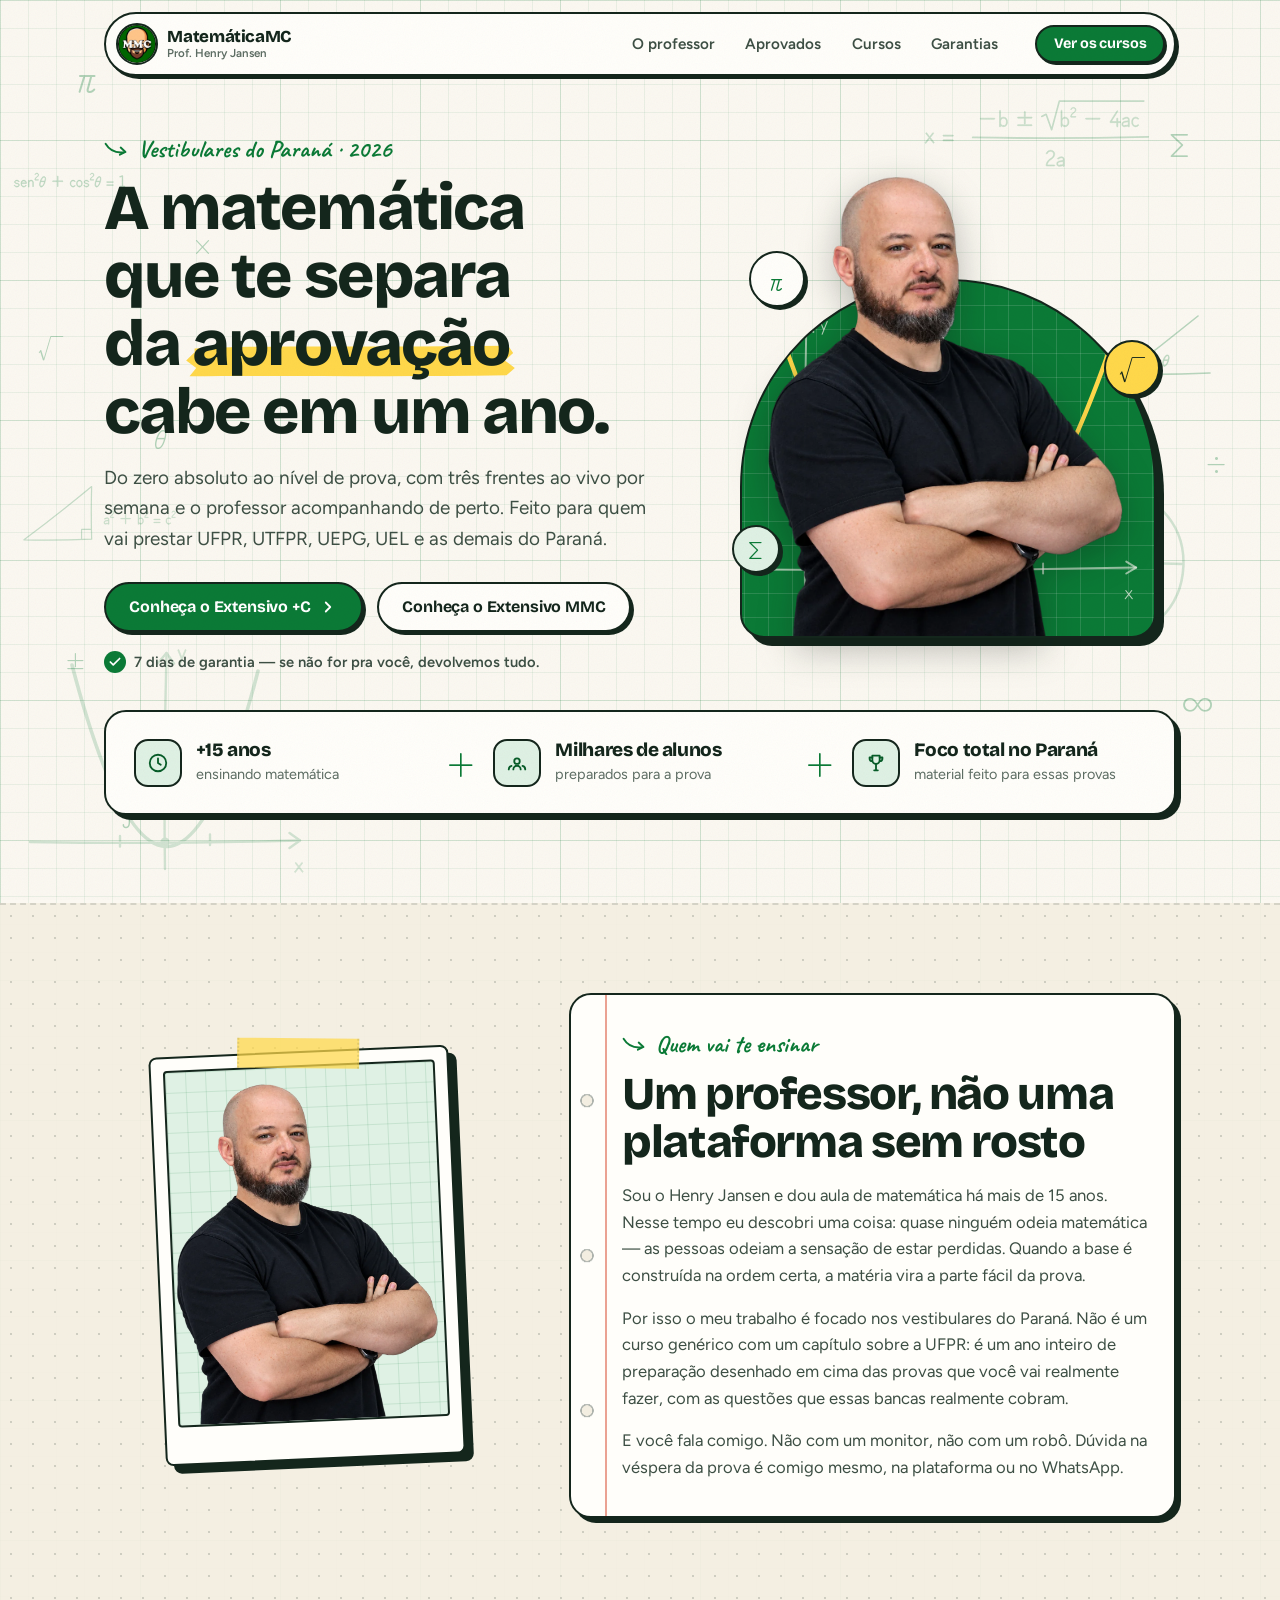
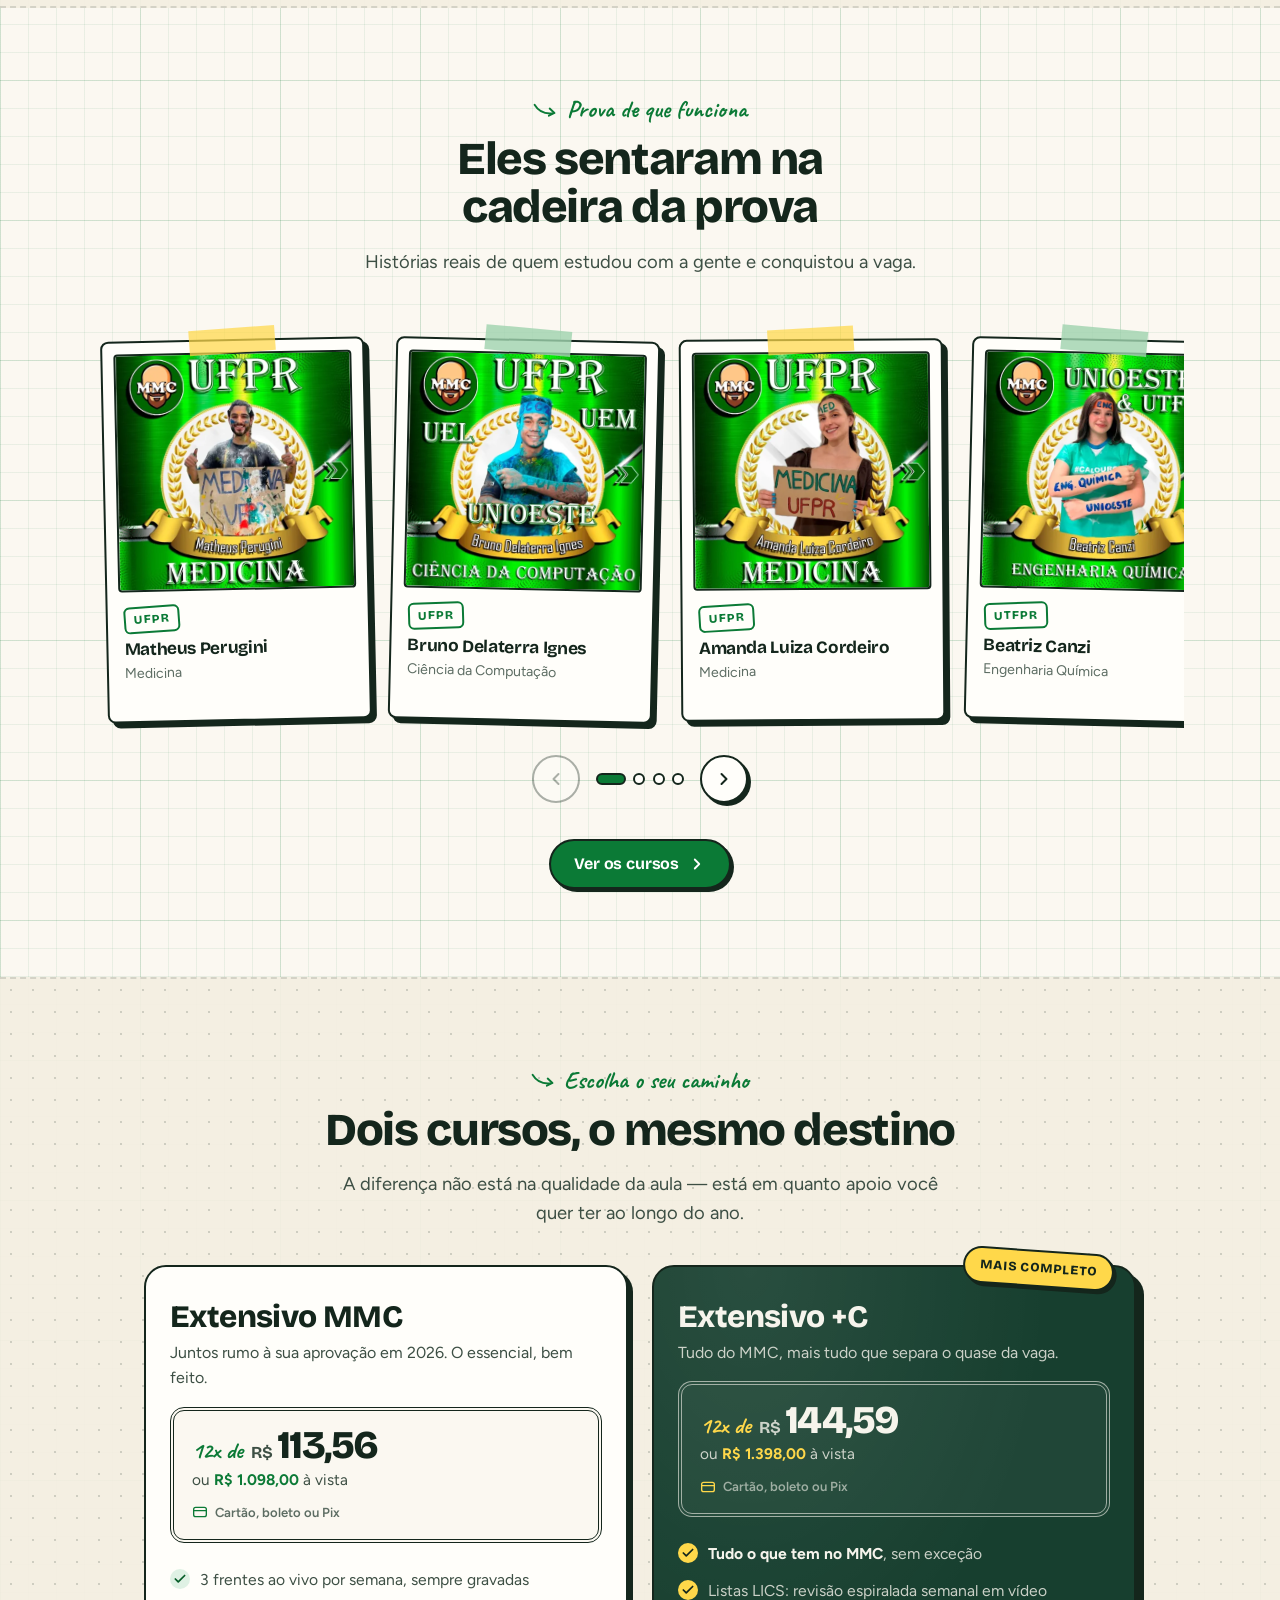
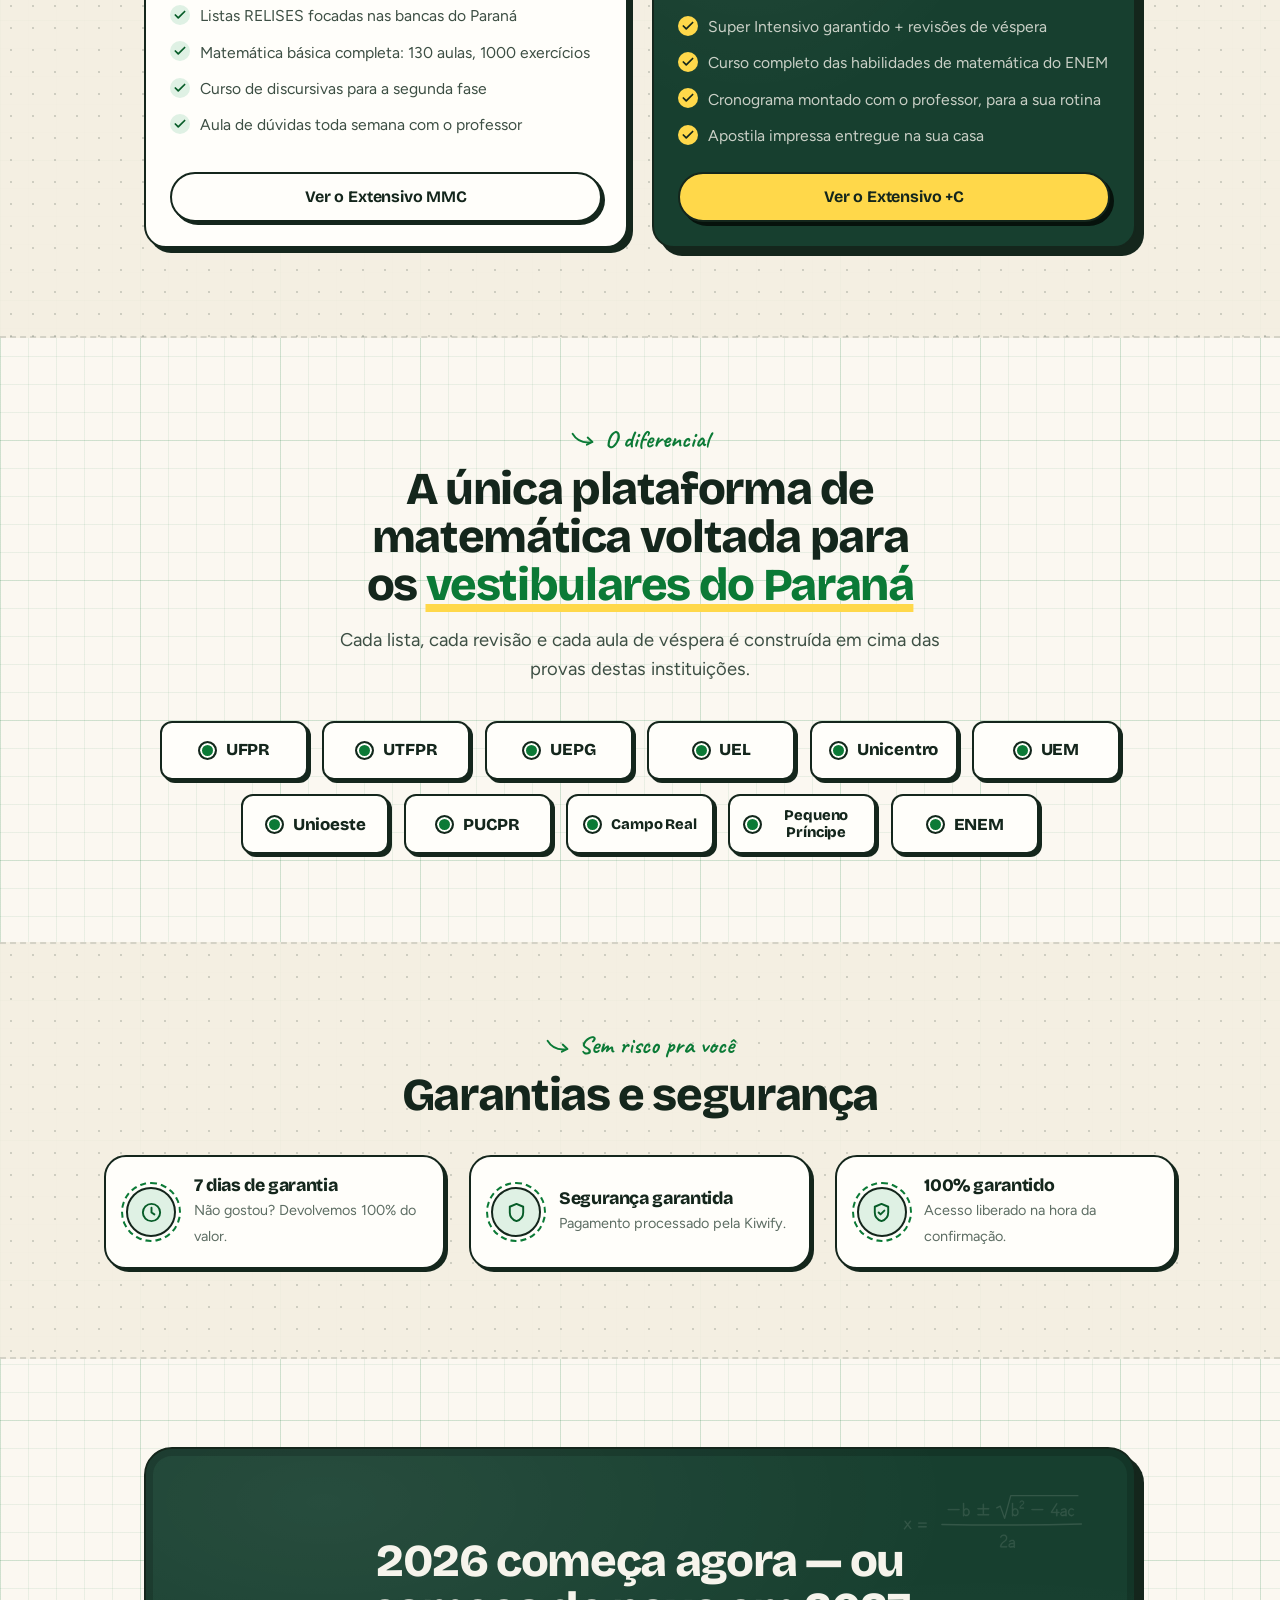
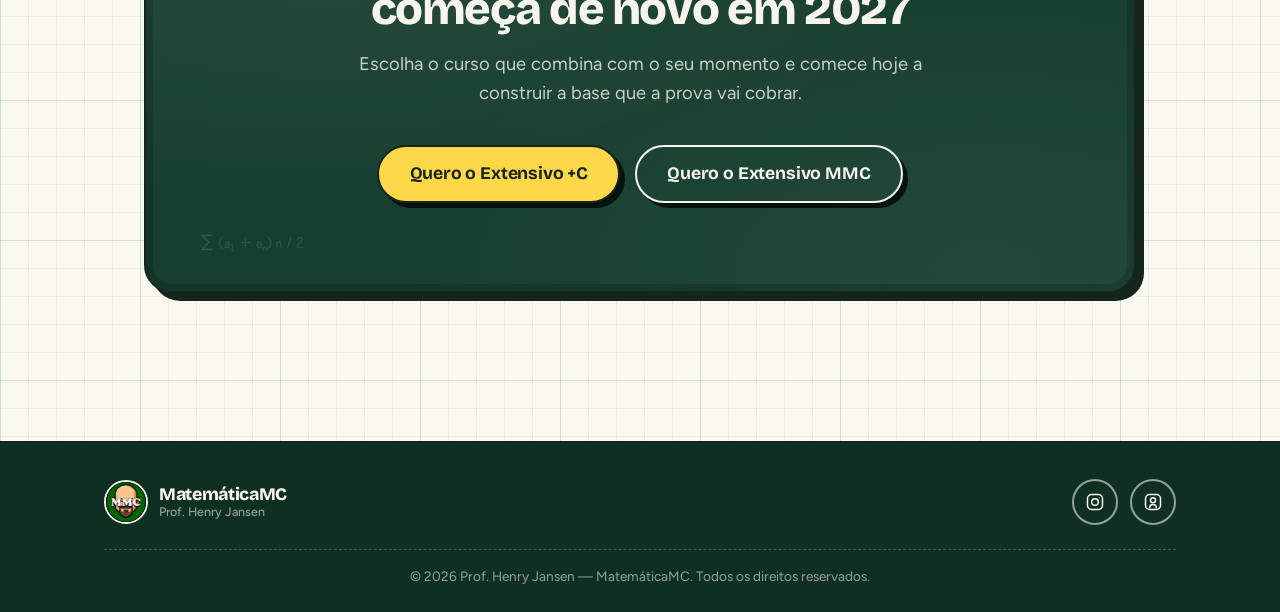
==== commit 1098e7a5: "Adicionando Cloudflare Web Analytics" ====
--- a/index.html
+++ b/index.html
@@ -861,5 +861,9 @@
   </footer>
 
   <script src="src/js/script.js" defer></script>
+
+  <!-- Cloudflare Web Analytics -->
+  <script type='module' src='https://static.cloudflareinsights.com/beacon.min.js' data-cf-beacon='{"token": "b1df18a78f4b43fea98967502bf5beb5"}'></script>
+  <!-- End Cloudflare Web Analytics -->
 </body>
 </html>
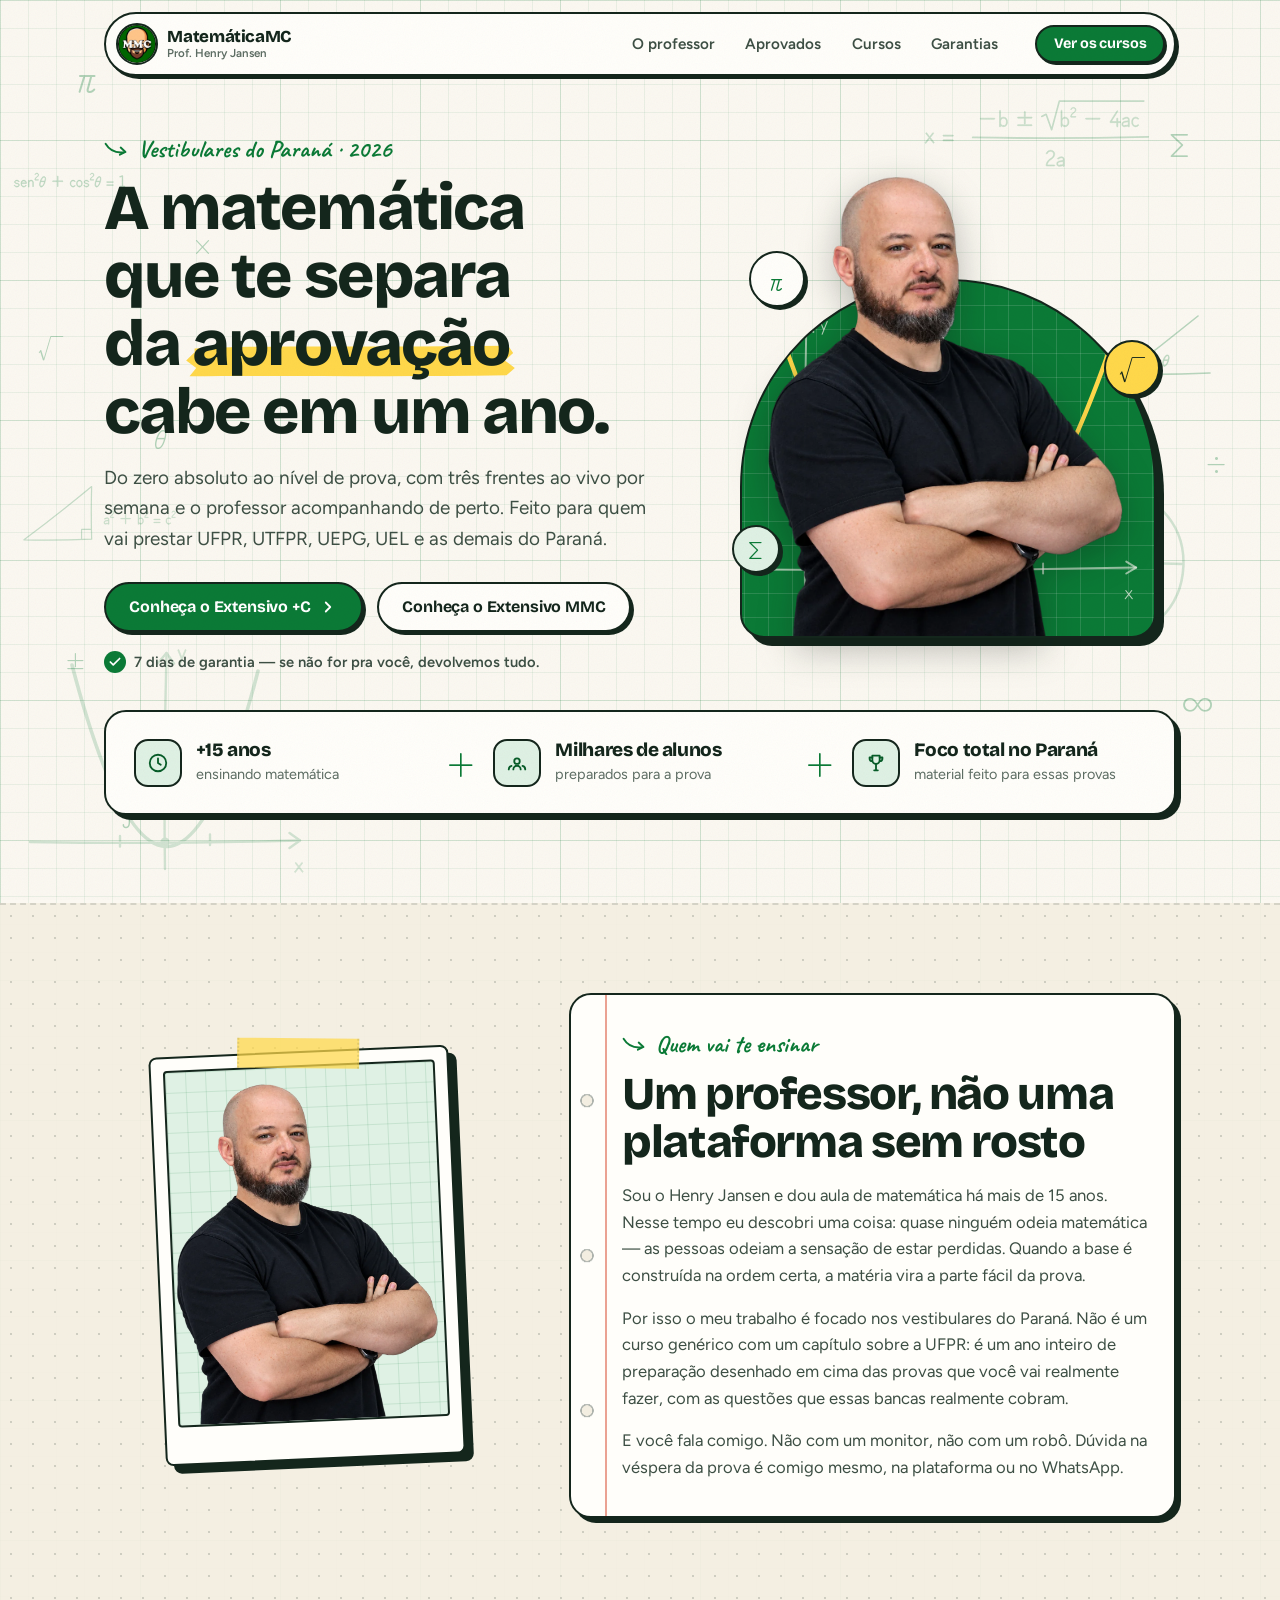
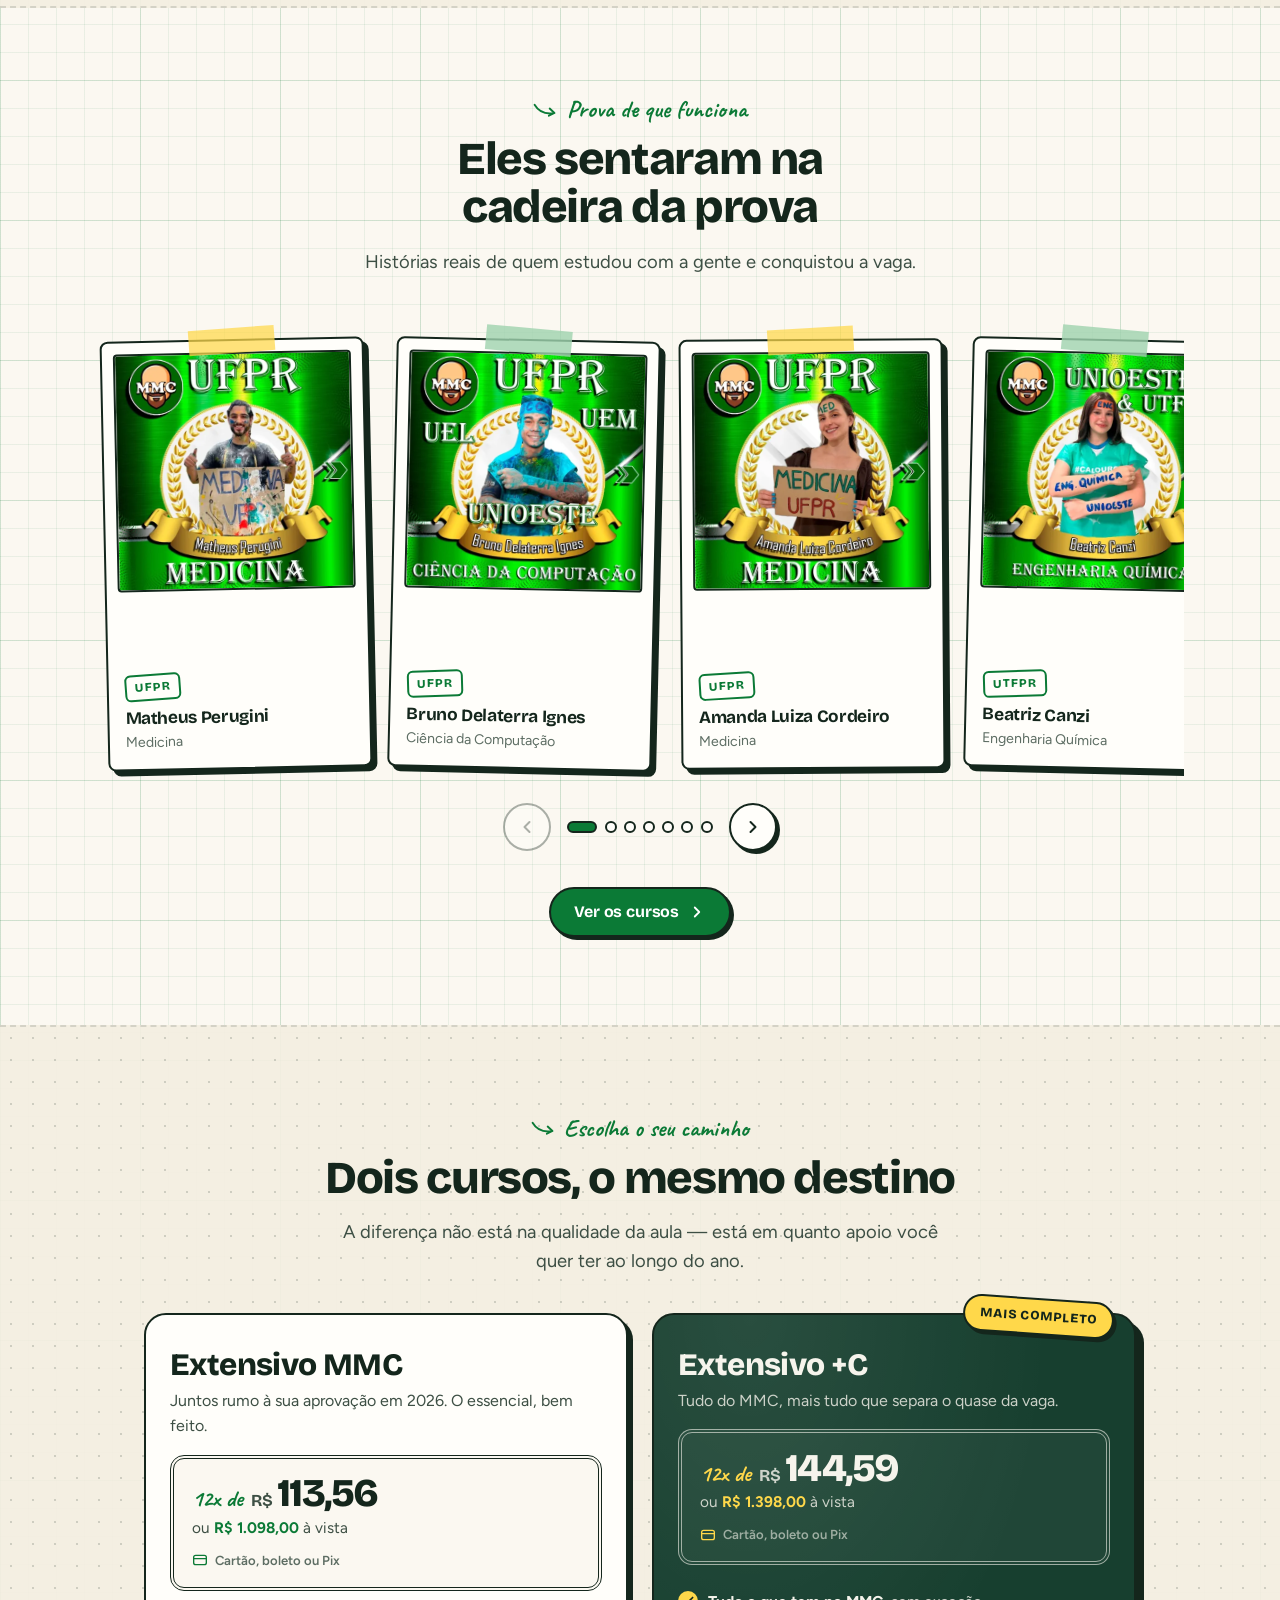
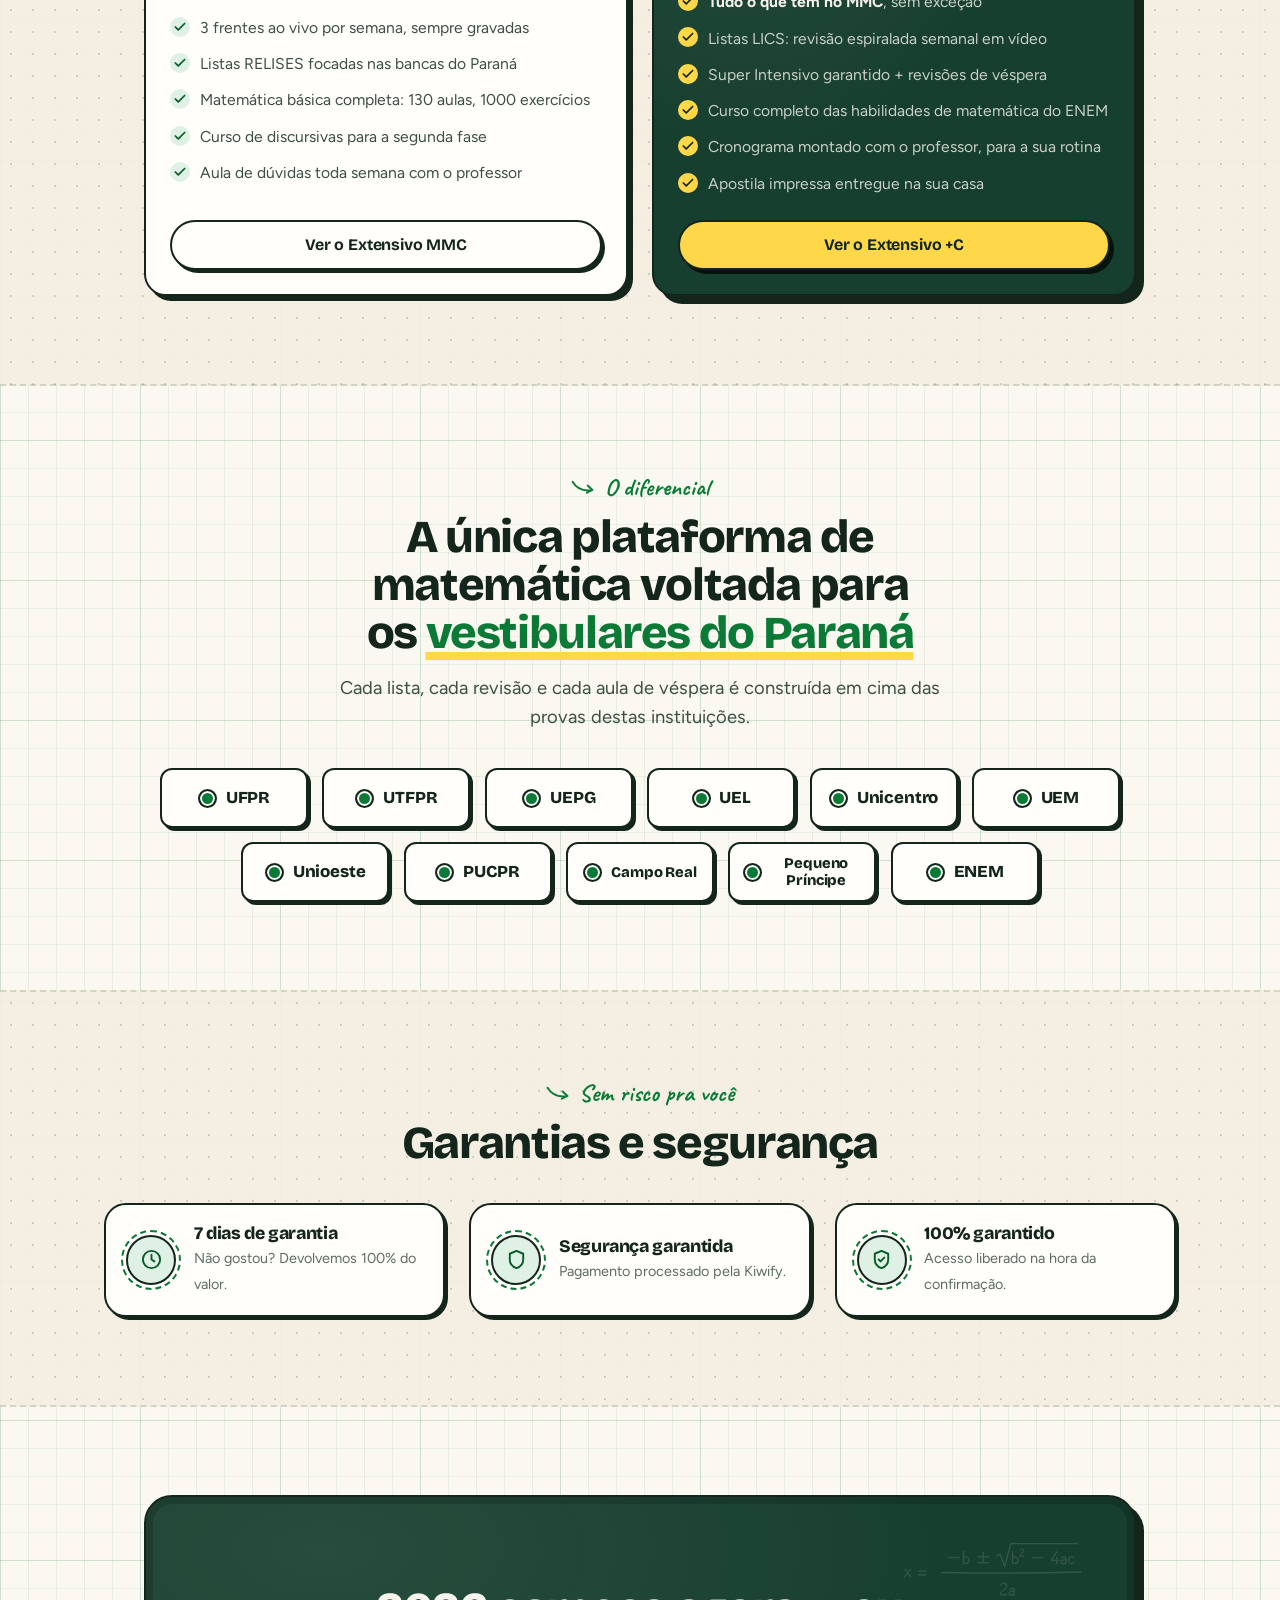
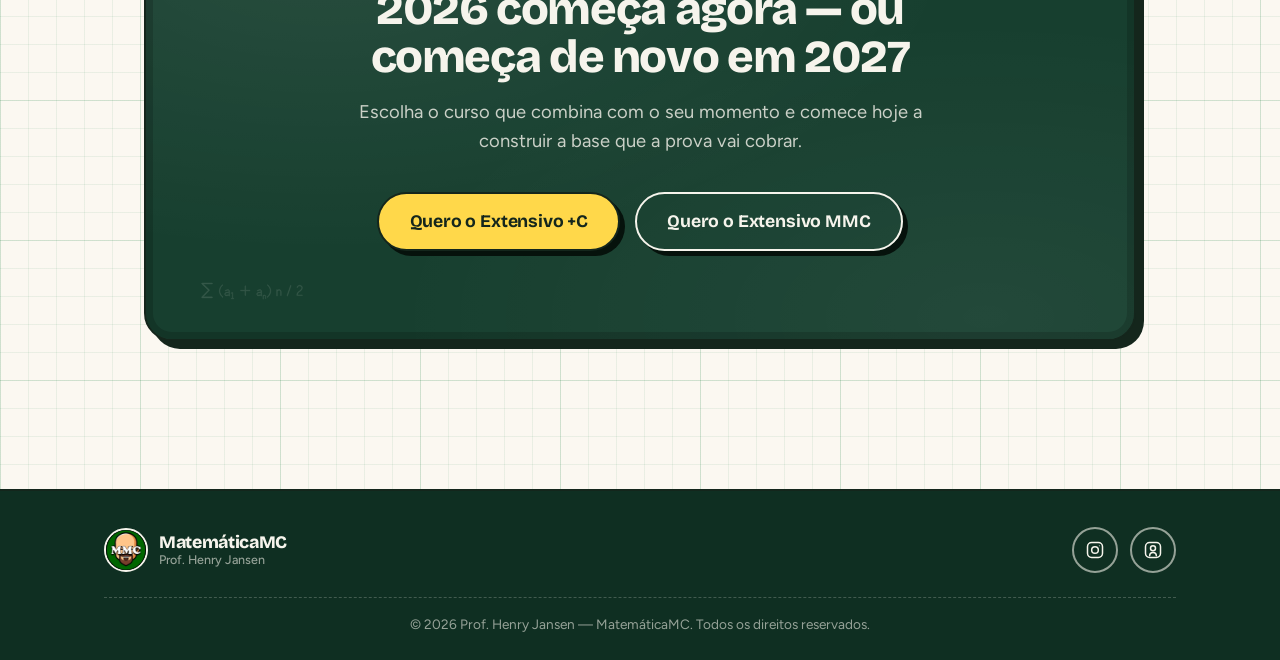
==== commit dda70535: "Adição dos novos depoimentos, dos alunos" ====
--- a/index.html
+++ b/index.html
@@ -576,6 +576,308 @@
                 <span class="aluno-instituicao">UFPR</span>
                 <p class="aluno-nome">João Gabriel</p>
                 <p class="aluno-curso">Administração</p>
+              </div>
+            </article>
+
+            <!-- Alunos sem instituição registrada: cartão sem carimbo e sem
+                 curso. Depoimentos resumidos de src/img/depoimentos/. -->
+            <article class="aluno-cartao">
+              <picture>
+                <source srcset="src/img/alunos_aprovados/eduardo_henrique_souza.webp" type="image/webp" />
+                <img
+                  class="aluno-foto"
+                  src="src/img/alunos_aprovados/eduardo_henrique_souza.jpg"
+                  alt="Eduardo Henrique Souza — estudou com o Prof. Henry Jansen"
+                  width="512"
+                  height="512"
+                  loading="lazy"
+                />
+              </picture>
+              <div class="aluno-dados">
+                <blockquote class="aluno-depoimento">
+                  <p>Prof. Henry me tirou da completa ignorância em matemática e me deixou dentro da UFPR. Sou muito grato!</p>
+                </blockquote>
+                <p class="aluno-nome">Eduardo Henrique Souza</p>
+              </div>
+            </article>
+
+            <article class="aluno-cartao">
+              <picture>
+                <source srcset="src/img/alunos_aprovados/daniel_goedert.webp" type="image/webp" />
+                <img
+                  class="aluno-foto"
+                  src="src/img/alunos_aprovados/daniel_goedert.jpg"
+                  alt="Daniel Goedert — estudou com o Prof. Henry Jansen"
+                  width="512"
+                  height="512"
+                  loading="lazy"
+                />
+              </picture>
+              <div class="aluno-dados">
+                <blockquote class="aluno-depoimento">
+                  <p>Posso colocar minha aprovação na segunda fase da federal na conta do careca! Um ótimo professor.</p>
+                </blockquote>
+                <p class="aluno-nome">Daniel Goedert</p>
+              </div>
+            </article>
+
+            <article class="aluno-cartao">
+              <picture>
+                <source srcset="src/img/alunos_aprovados/lohan_couto.webp" type="image/webp" />
+                <img
+                  class="aluno-foto"
+                  src="src/img/alunos_aprovados/lohan_couto.jpg"
+                  alt="Lohan Couto — estudou com o Prof. Henry Jansen"
+                  width="512"
+                  height="512"
+                  loading="lazy"
+                />
+              </picture>
+              <div class="aluno-dados">
+                <blockquote class="aluno-depoimento">
+                  <p>Une conteúdo de qualidade, didática e humor. Sem ele, não teria alcançado meus objetivos.</p>
+                </blockquote>
+                <p class="aluno-nome">Lohan Couto</p>
+              </div>
+            </article>
+
+            <article class="aluno-cartao">
+              <picture>
+                <source srcset="src/img/alunos_aprovados/fernanda_domingues.webp" type="image/webp" />
+                <img
+                  class="aluno-foto"
+                  src="src/img/alunos_aprovados/fernanda_domingues.jpg"
+                  alt="Fernanda Domingues — estudou com o Prof. Henry Jansen"
+                  width="512"
+                  height="512"
+                  loading="lazy"
+                />
+              </picture>
+              <div class="aluno-dados">
+                <blockquote class="aluno-depoimento">
+                  <p>Muito prestativo e sempre disposto a ajudar! Foi o melhor investimento que eu poderia ter feito.</p>
+                </blockquote>
+                <p class="aluno-nome">Fernanda Domingues</p>
+              </div>
+            </article>
+
+            <article class="aluno-cartao">
+              <picture>
+                <source srcset="src/img/alunos_aprovados/mateus_ferraes.webp" type="image/webp" />
+                <img
+                  class="aluno-foto"
+                  src="src/img/alunos_aprovados/mateus_ferraes.jpg"
+                  alt="Mateus Ferraes — estudou com o Prof. Henry Jansen"
+                  width="512"
+                  height="512"
+                  loading="lazy"
+                />
+              </picture>
+              <div class="aluno-dados">
+                <blockquote class="aluno-depoimento">
+                  <p>Foi o melhor professor que tive e foi fundamental para a minha formação. Impossível você se arrepender.</p>
+                </blockquote>
+                <p class="aluno-nome">Mateus Ferraes</p>
+              </div>
+            </article>
+
+            <article class="aluno-cartao">
+              <picture>
+                <source srcset="src/img/alunos_aprovados/arthur_m_lopes.webp" type="image/webp" />
+                <img
+                  class="aluno-foto"
+                  src="src/img/alunos_aprovados/arthur_m_lopes.jpg"
+                  alt="Arthur M. Lopes — estudou com o Prof. Henry Jansen"
+                  width="512"
+                  height="512"
+                  loading="lazy"
+                />
+              </picture>
+              <div class="aluno-dados">
+                <blockquote class="aluno-depoimento">
+                  <p>Exercícios que passei horas sem conseguir resolver, com a ajuda dele levaram minutos. Sem dúvidas, o melhor.</p>
+                </blockquote>
+                <p class="aluno-nome">Arthur M. Lopes</p>
+              </div>
+            </article>
+
+            <article class="aluno-cartao">
+              <picture>
+                <source srcset="src/img/alunos_aprovados/zein_diab.webp" type="image/webp" />
+                <img
+                  class="aluno-foto"
+                  src="src/img/alunos_aprovados/zein_diab.jpg"
+                  alt="Zein Diab — estudou com o Prof. Henry Jansen"
+                  width="512"
+                  height="512"
+                  loading="lazy"
+                />
+              </picture>
+              <div class="aluno-dados">
+                <blockquote class="aluno-depoimento">
+                  <p>Não é apenas o melhor professor que já tive, ele é uma lenda da matemática!</p>
+                </blockquote>
+                <p class="aluno-nome">Zein Diab</p>
+              </div>
+            </article>
+
+            <article class="aluno-cartao">
+              <picture>
+                <source srcset="src/img/alunos_aprovados/maria_eduarda.webp" type="image/webp" />
+                <img
+                  class="aluno-foto"
+                  src="src/img/alunos_aprovados/maria_eduarda.jpg"
+                  alt="Maria Eduarda — estudou com o Prof. Henry Jansen"
+                  width="512"
+                  height="512"
+                  loading="lazy"
+                />
+              </picture>
+              <div class="aluno-dados">
+                <blockquote class="aluno-depoimento">
+                  <p>Um professor incrível com a melhor didática que existe, que teve paciência e resiliência pra me ensinar.</p>
+                </blockquote>
+                <p class="aluno-nome">Maria Eduarda</p>
+              </div>
+            </article>
+
+            <article class="aluno-cartao">
+              <picture>
+                <source srcset="src/img/alunos_aprovados/ana_schneider.webp" type="image/webp" />
+                <img
+                  class="aluno-foto"
+                  src="src/img/alunos_aprovados/ana_schneider.jpg"
+                  alt="Ana Schneider — estudou com o Prof. Henry Jansen"
+                  width="512"
+                  height="512"
+                  loading="lazy"
+                />
+              </picture>
+              <div class="aluno-dados">
+                <blockquote class="aluno-depoimento">
+                  <p>Sem dúvidas o melhor professor que eu já tive. Sabe explicar muito bem e manja tudo de matemática.</p>
+                </blockquote>
+                <p class="aluno-nome">Ana Schneider</p>
+              </div>
+            </article>
+
+            <article class="aluno-cartao">
+              <picture>
+                <source srcset="src/img/alunos_aprovados/leticia_goncalves_dias.webp" type="image/webp" />
+                <img
+                  class="aluno-foto"
+                  src="src/img/alunos_aprovados/leticia_goncalves_dias.jpg"
+                  alt="Letícia Gonçalves Dias — estudou com o Prof. Henry Jansen"
+                  width="512"
+                  height="512"
+                  loading="lazy"
+                />
+              </picture>
+              <div class="aluno-dados">
+                <blockquote class="aluno-depoimento">
+                  <p>Ensina de maneira muito objetiva e leve, o que facilita a compreensão dos conceitos. Muito bom!!</p>
+                </blockquote>
+                <p class="aluno-nome">Letícia Gonçalves Dias</p>
+              </div>
+            </article>
+
+            <article class="aluno-cartao">
+              <picture>
+                <source srcset="src/img/alunos_aprovados/joao_guilherme.webp" type="image/webp" />
+                <img
+                  class="aluno-foto"
+                  src="src/img/alunos_aprovados/joao_guilherme.jpg"
+                  alt="João Guilherme — estudou com o Prof. Henry Jansen"
+                  width="512"
+                  height="512"
+                  loading="lazy"
+                />
+              </picture>
+              <div class="aluno-dados">
+                <blockquote class="aluno-depoimento">
+                  <p>Esse curso MMC foi uma experiência incrível, que me ajudou a ter desempenhos melhores do que o esperado.</p>
+                </blockquote>
+                <p class="aluno-nome">João Guilherme</p>
+              </div>
+            </article>
+
+            <article class="aluno-cartao">
+              <picture>
+                <source srcset="src/img/alunos_aprovados/pedro_bastian.webp" type="image/webp" />
+                <img
+                  class="aluno-foto"
+                  src="src/img/alunos_aprovados/pedro_bastian.jpg"
+                  alt="Pedro Bastian — estudou com o Prof. Henry Jansen"
+                  width="512"
+                  height="512"
+                  loading="lazy"
+                />
+              </picture>
+              <div class="aluno-dados">
+                <blockquote class="aluno-depoimento">
+                  <p>A melhor decisão que tomei foi assinar este curso! O professor é excelente. Recomendo!</p>
+                </blockquote>
+                <p class="aluno-nome">Pedro Bastian</p>
+              </div>
+            </article>
+
+            <article class="aluno-cartao">
+              <picture>
+                <source srcset="src/img/alunos_aprovados/pedro_lisboa.webp" type="image/webp" />
+                <img
+                  class="aluno-foto"
+                  src="src/img/alunos_aprovados/pedro_lisboa.jpg"
+                  alt="Pedro Lisboa — estudou com o Prof. Henry Jansen"
+                  width="512"
+                  height="512"
+                  loading="lazy"
+                />
+              </picture>
+              <div class="aluno-dados">
+                <blockquote class="aluno-depoimento">
+                  <p>Melhor professor que eu já tive, explicações claras e grande conhecimento dentro de qualquer área da matemática!</p>
+                </blockquote>
+                <p class="aluno-nome">Pedro Lisboa</p>
+              </div>
+            </article>
+
+            <article class="aluno-cartao">
+              <picture>
+                <source srcset="src/img/alunos_aprovados/alvaro_abrao.webp" type="image/webp" />
+                <img
+                  class="aluno-foto"
+                  src="src/img/alunos_aprovados/alvaro_abrao.jpg"
+                  alt="Álvaro Abrão — estudou com o Prof. Henry Jansen"
+                  width="512"
+                  height="512"
+                  loading="lazy"
+                />
+              </picture>
+              <div class="aluno-dados">
+                <blockquote class="aluno-depoimento">
+                  <p>O cara é o mestre dos magos da matemática! Professor excelente, didática inteligente e assertiva.</p>
+                </blockquote>
+                <p class="aluno-nome">Álvaro Abrão</p>
+              </div>
+            </article>
+
+            <article class="aluno-cartao">
+              <picture>
+                <source srcset="src/img/alunos_aprovados/washington_neto.webp" type="image/webp" />
+                <img
+                  class="aluno-foto"
+                  src="src/img/alunos_aprovados/washington_neto.jpg"
+                  alt="Washington Neto — estudou com o Prof. Henry Jansen"
+                  width="512"
+                  height="512"
+                  loading="lazy"
+                />
+              </picture>
+              <div class="aluno-dados">
+                <blockquote class="aluno-depoimento">
+                  <p>Melhor professor de matemática para concursos!! Suas aulas foram o essencial para alcançar a minha aprovação!</p>
+                </blockquote>
+                <p class="aluno-nome">Washington Neto</p>
               </div>
             </article>
 
--- a/src/css/estilo.css
+++ b/src/css/estilo.css
@@ -1823,6 +1823,52 @@
   text-wrap: balance;
 }
 
+/* Depoimento escrito na margem da polaroide. A aspa é à mão (Caveat);
+   o texto fica na fonte corrida, porque a Caveat é só para trechos
+   curtos. Os cartões de uma fileira têm a altura do mais alto, então a
+   legenda (carimbo, nome, curso) desce para a base: os nomes ficam
+   alinhados, com ou sem depoimento, e o depoimento fica no topo. */
+.aluno-cartao {
+  display: flex;
+  flex-direction: column;
+}
+
+.aluno-dados {
+  display: flex;
+  flex: 1;
+  flex-direction: column;
+  align-items: flex-start;
+  justify-content: flex-end;
+}
+
+.aluno-depoimento {
+  position: relative;
+  margin-top: 0.2rem;
+  margin-bottom: 0.85rem;
+  padding-top: 1.45rem;
+  font-size: 0.9rem;
+  line-height: 1.45;
+  color: var(--tinta-suave);
+}
+
+/* Decorativa: o "/ ''" tira a aspa da leitura de tela. */
+.aluno-depoimento::before {
+  content: "\201C";
+  content: "\201C" / "";
+  position: absolute;
+  top: -0.3rem;
+  left: -0.15rem;
+  font-family: var(--fonte-mao);
+  font-size: 3.4rem;
+  font-weight: 700;
+  line-height: 1;
+  color: var(--verde);
+}
+
+.aluno-depoimento + .aluno-nome {
+  margin-top: auto;
+}
+
 .carrossel-controles {
   display: flex;
   align-items: center;
